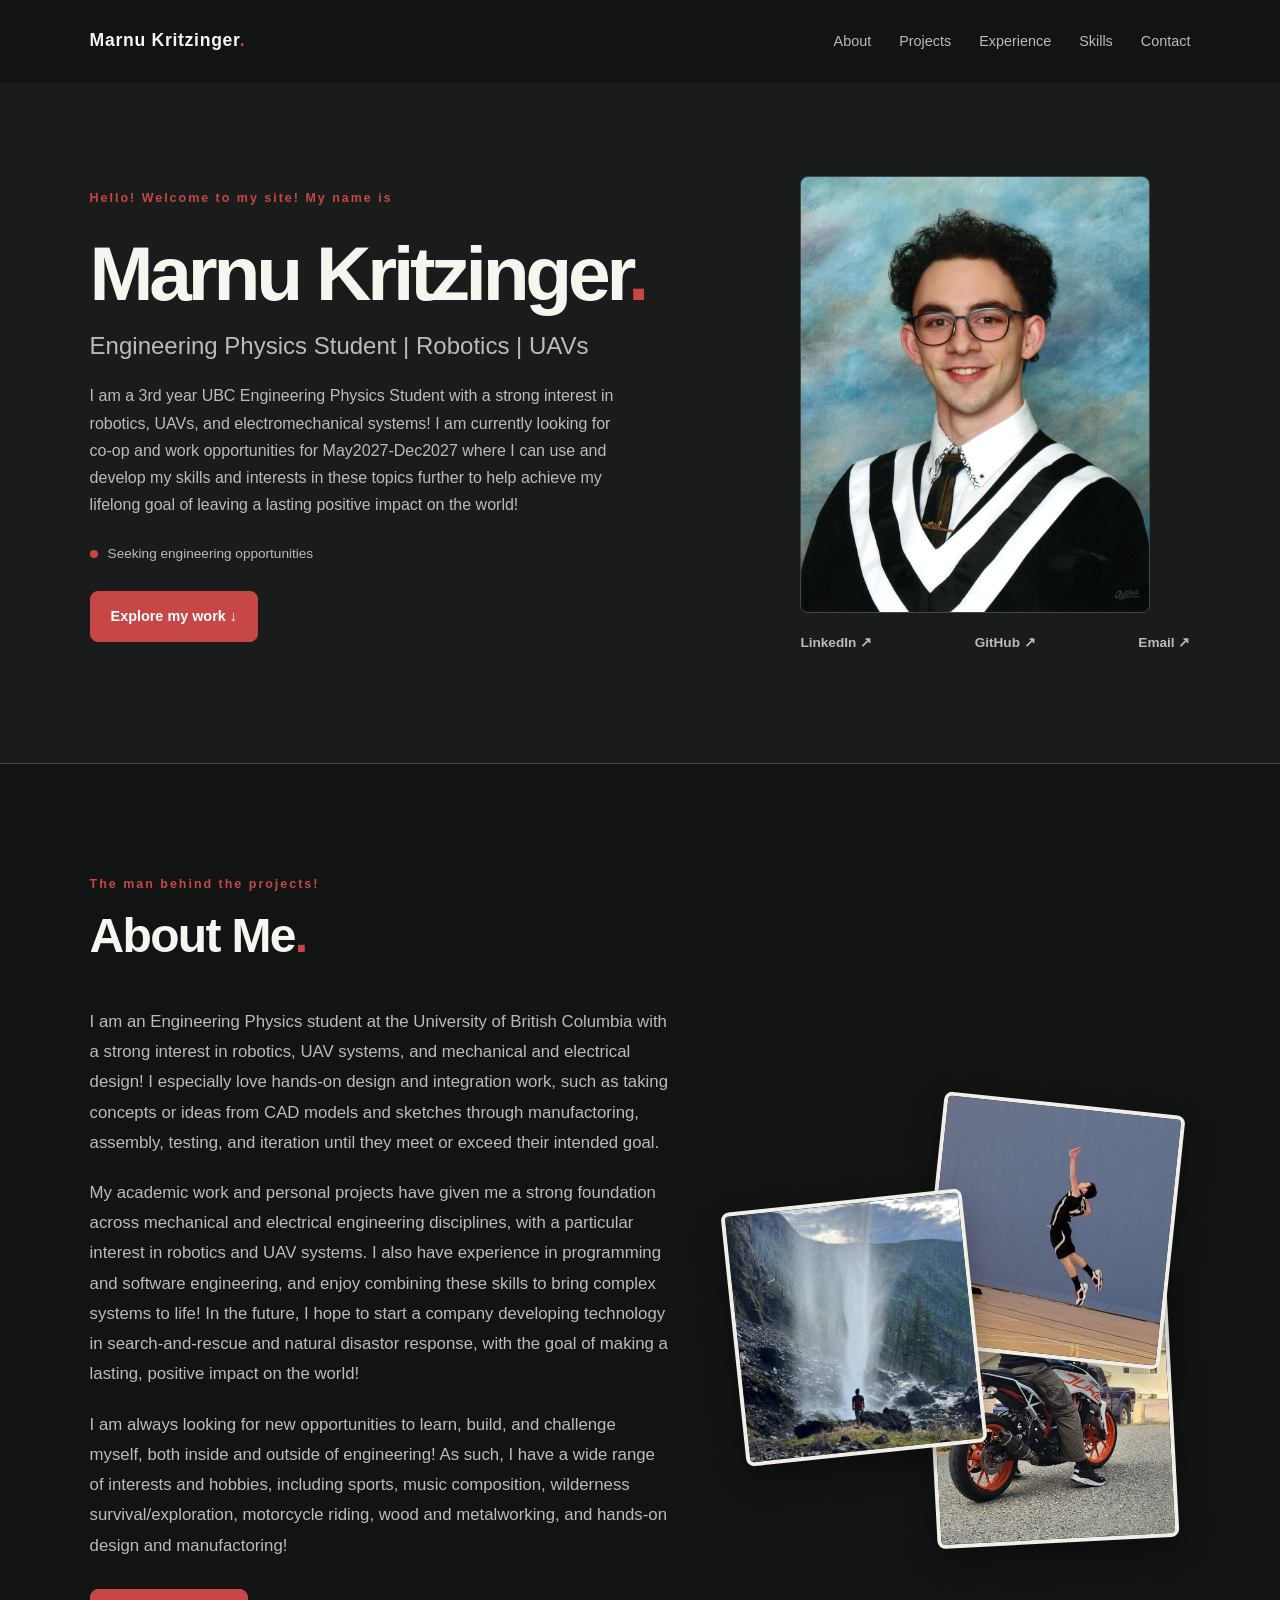
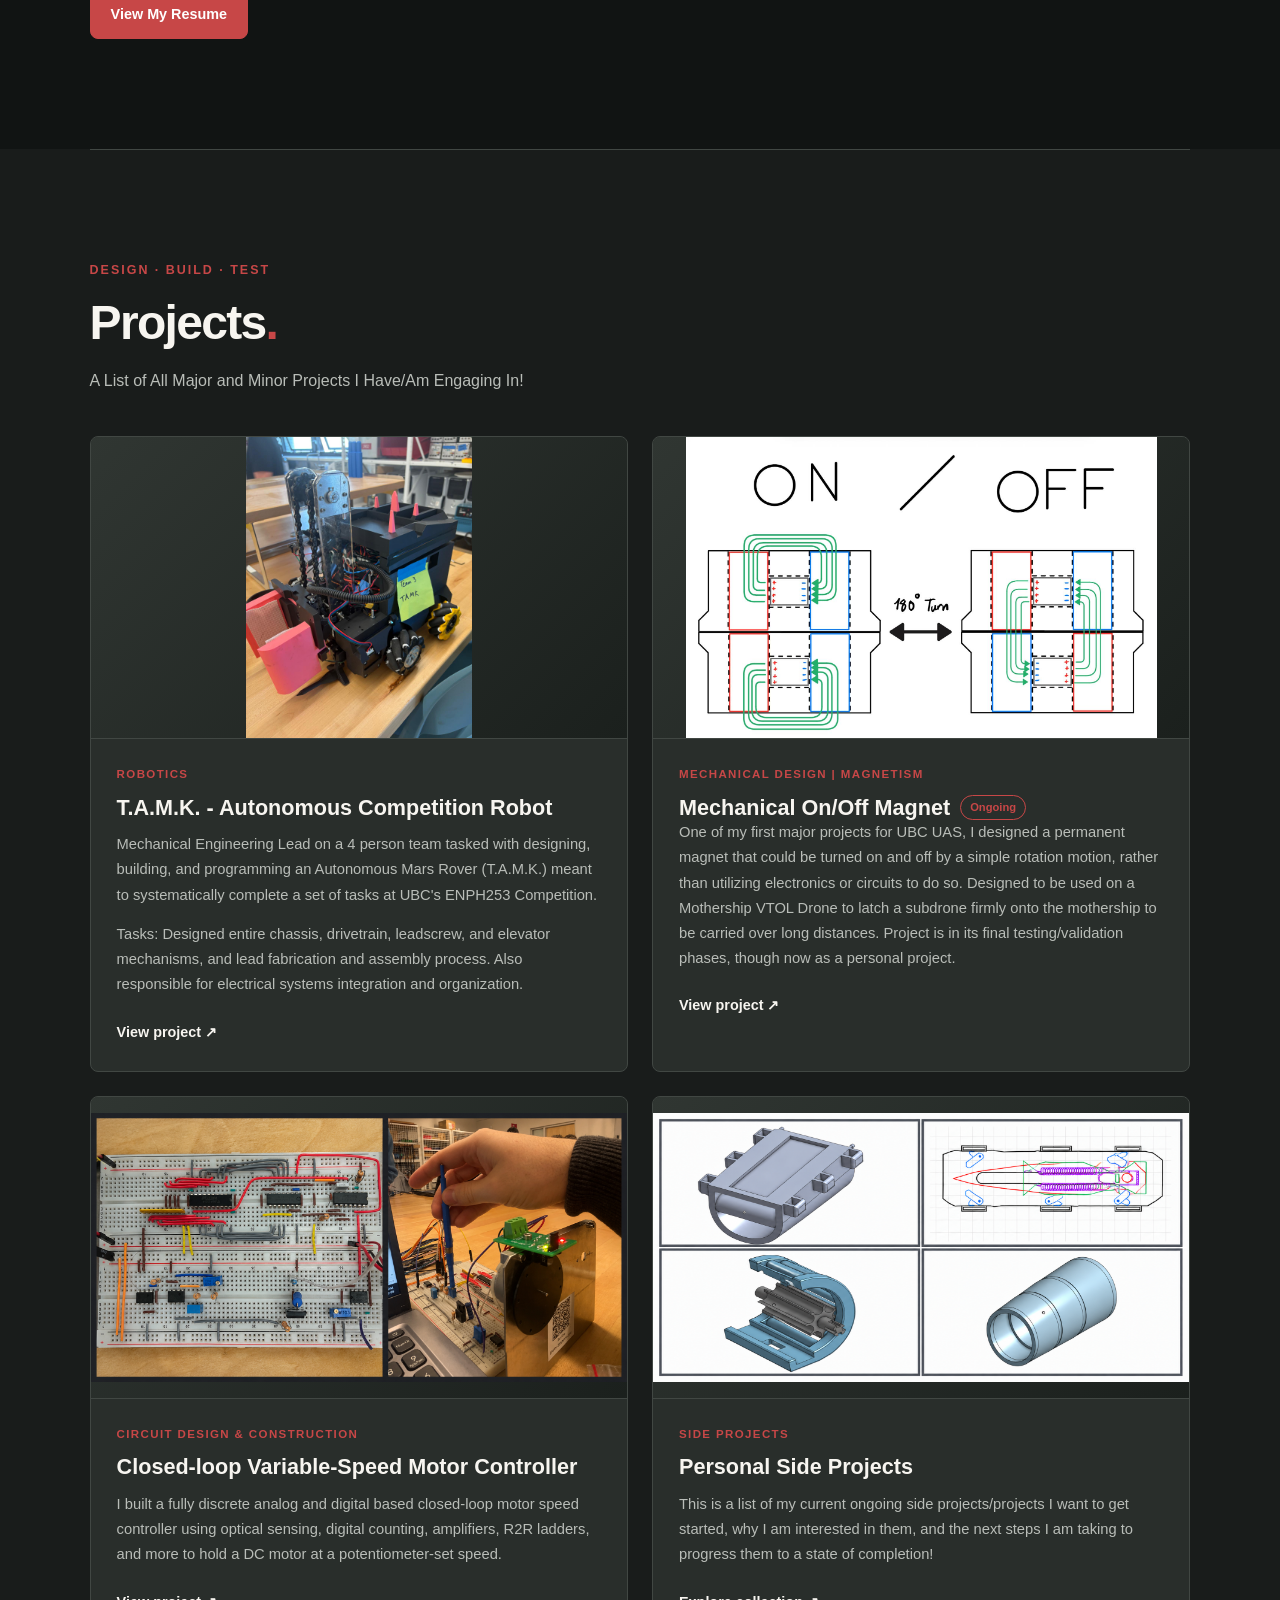
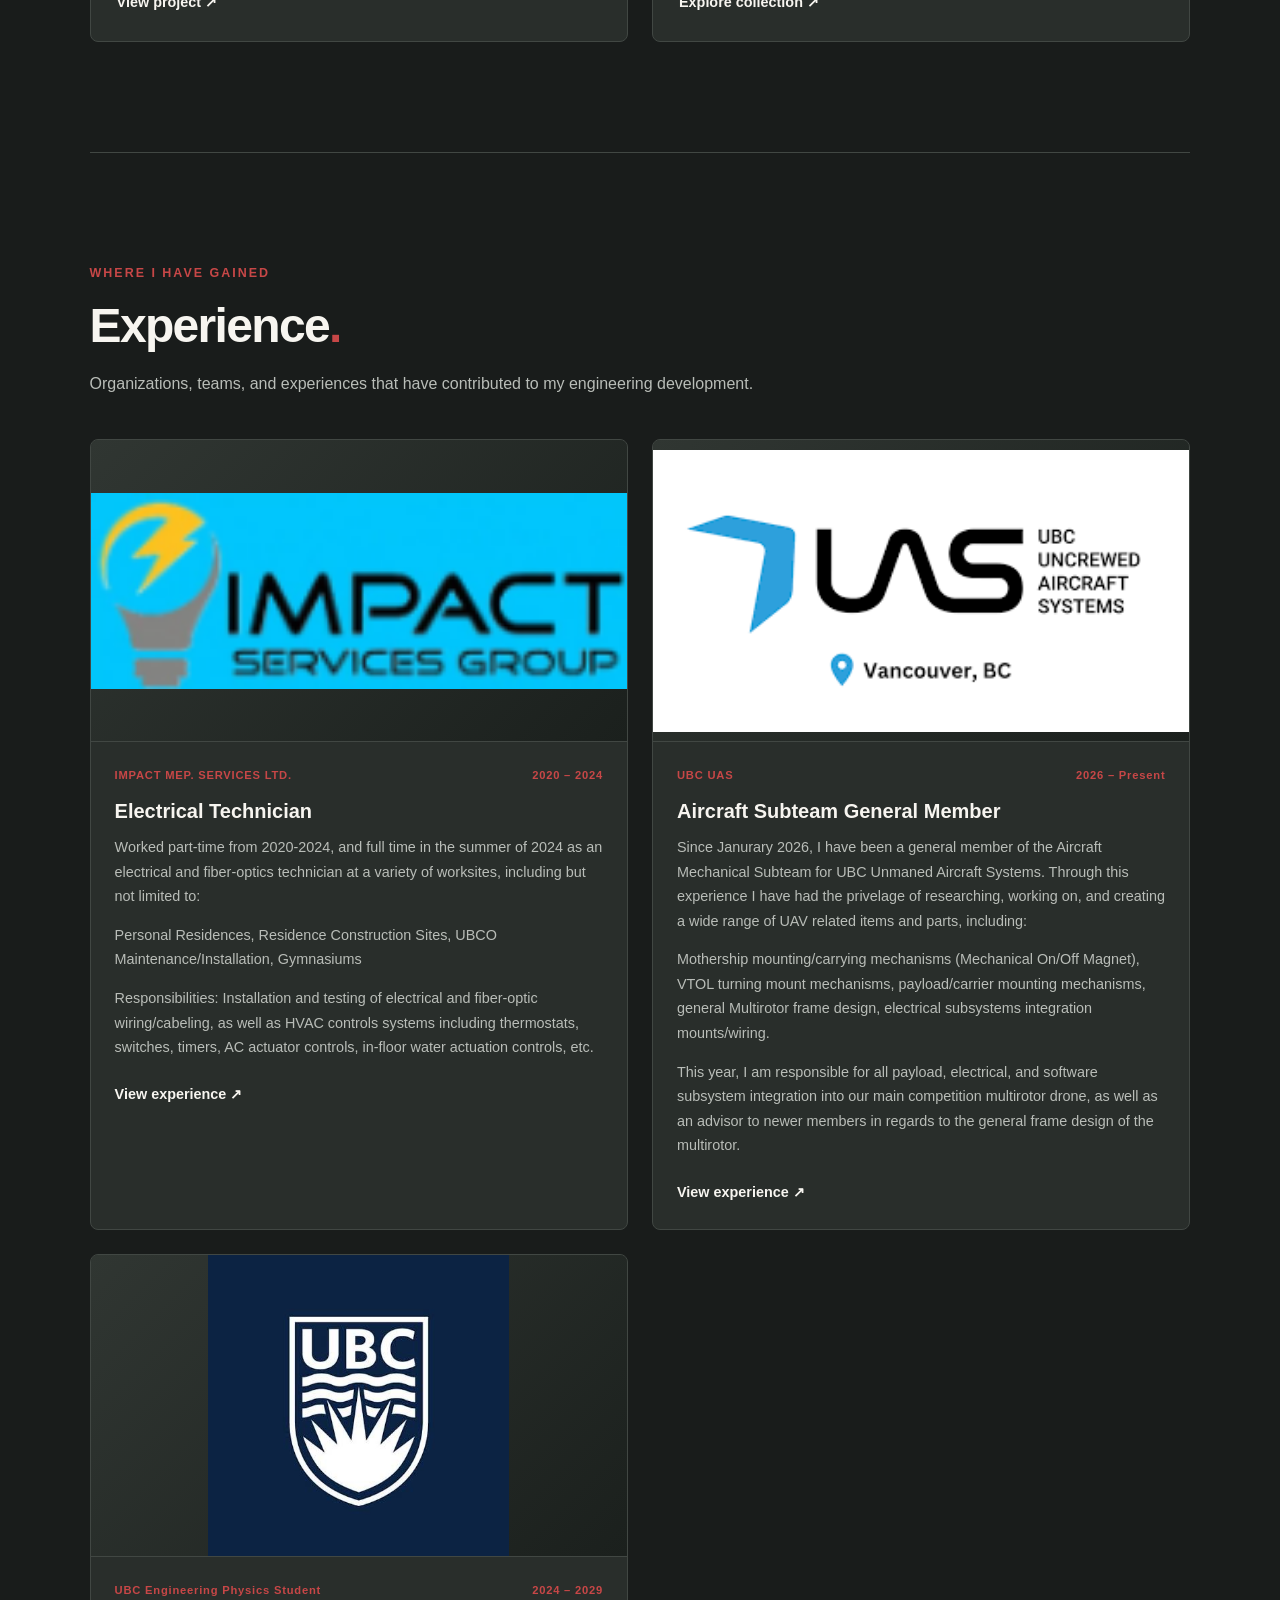
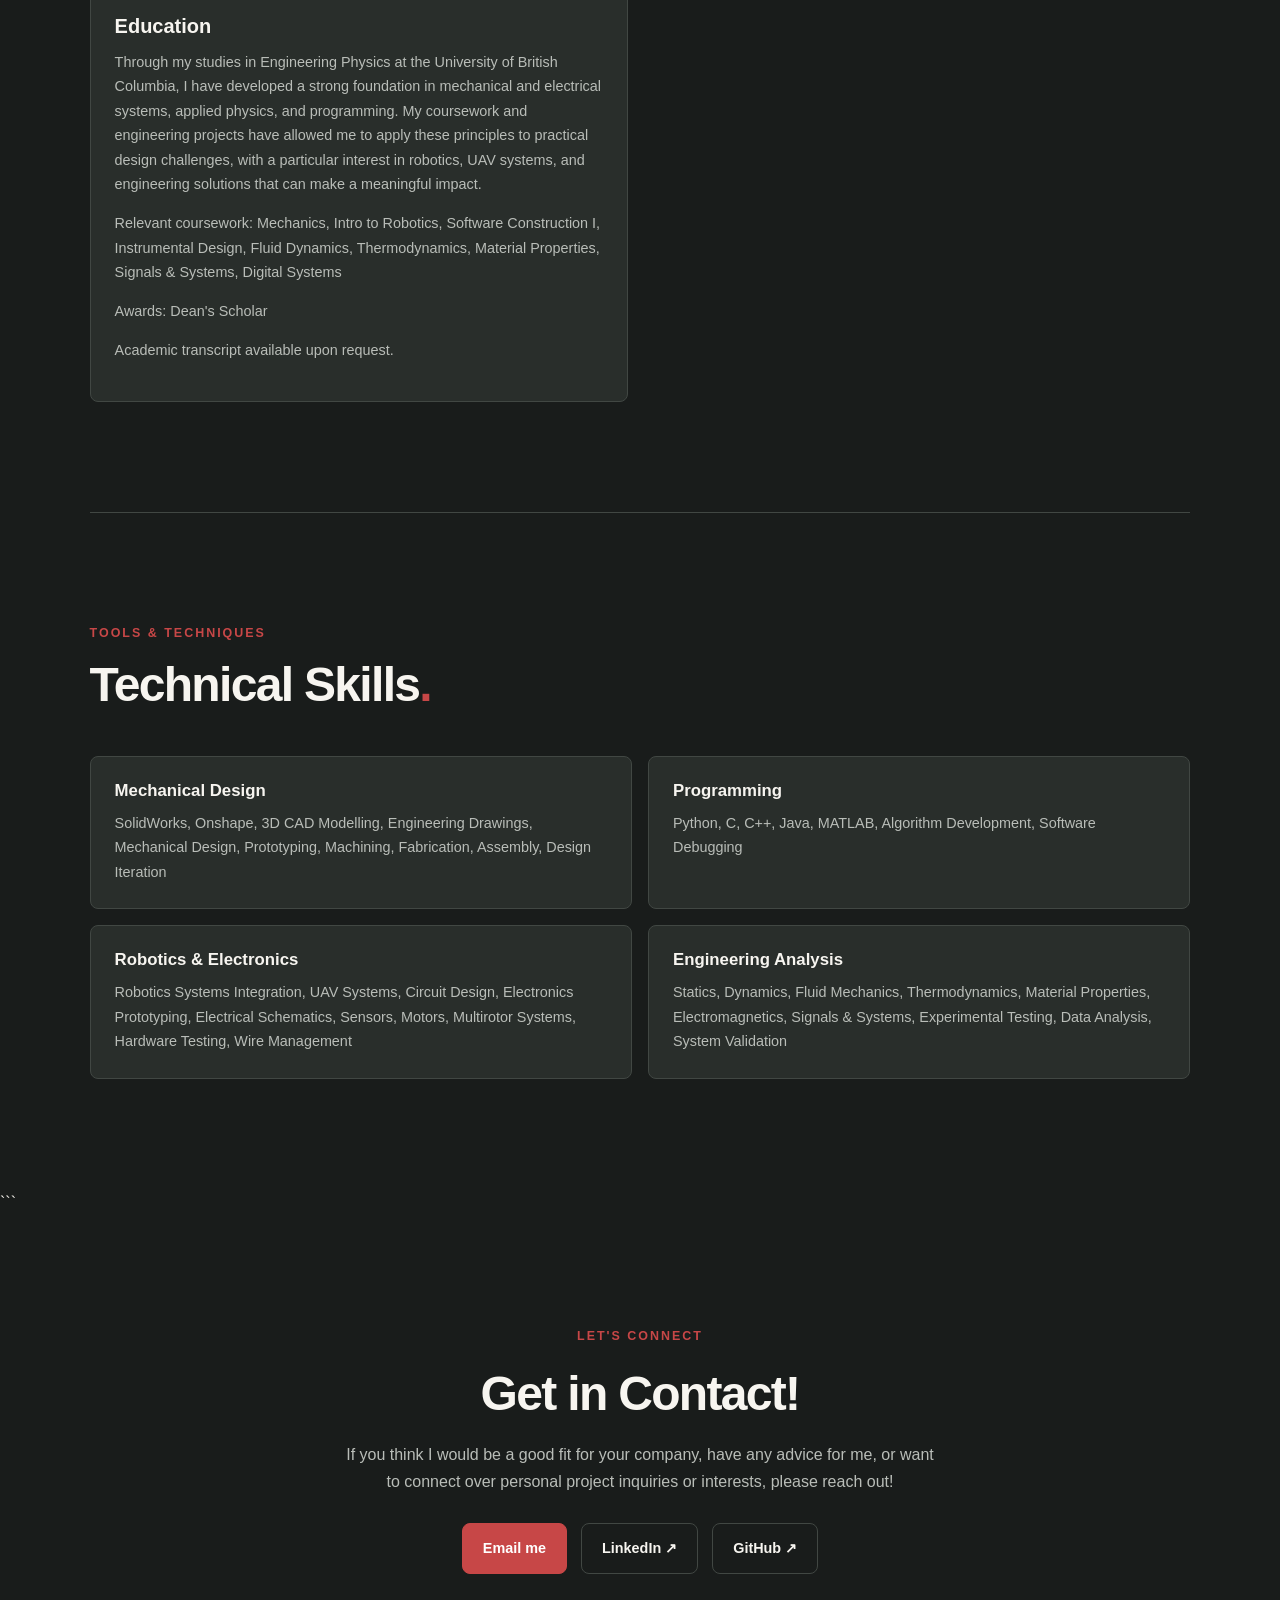
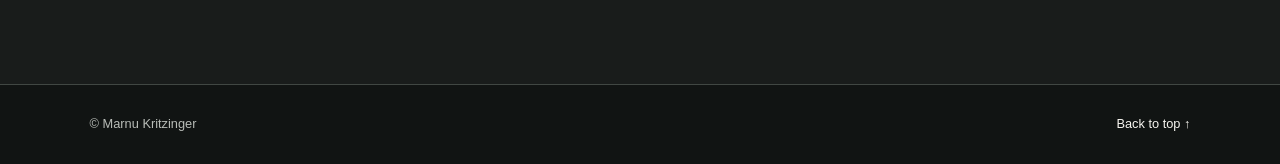
==== index.html @ 1fd0f6e8 "Final formatting of front page plus photos completed" ====
<!DOCTYPE html>
<html lang="en">
<head>
    <meta charset="UTF-8">
    <meta name="viewport" content="width=device-width, initial-scale=1.0">

    <meta name="description"
          content="Engineering portfolio showcasing projects, skills, and experience.">

    <title>Marnu Kritzinger | Engineering Physics Portfolio</title>

    <link rel="stylesheet" href="style.css">
</head>

<body>

    <!-- STICKY NAVIGATION -->
    <header class="site-header" id="site-header">
        <nav class="navigation" aria-label="Main navigation">

            <a class="logo" href="index.html">Marnu Kritzinger<span>.</span></a>

            <div class="nav-links">
                <a href="#about">About</a>
                <a href="#projects">Projects</a>
                <a href="#experience">Experience</a>
                <a href="#skills">Skills</a>
                <a href="#contact">Contact</a>
            </div>

        </nav>
    </header>


    <main id="top">

        <!-- INTRODUCTION -->
        <section class="hero" id="intro">

            <div class="hero-content">

                <p class="eyebrow">Hello! Welcome to my site! My name is</p>

                <h1>Marnu Kritzinger<span>.</span></h1>

                <h2>Engineering Physics Student | Robotics | UAVs</h2>

                <p class="hero-description">
                    I am a 3rd year UBC Engineering Physics Student with a strong interest in 
                    robotics, UAVs, and electromechanical systems! I am currently looking for
                    co-op and work opportunities for May2027-Dec2027 where I can use and develop
                    my skills and interests in these topics further to help achieve my lifelong
                    goal of leaving a lasting positive impact on the world!
                </p>

                <p class="availability">
                    <span class="status-dot"></span>
                    Seeking engineering opportunities
                </p>

                <a class="button" href="#projects">
                    Explore my work ↓
                </a>

            </div>


            <div class="portrait-container">

                
            <div class="portrait">
                <img src="Images/Grad-Portrait.jpeg" alt="Portrait of Marnu Kritzinger">
            </div>


                <!-- SOCIAL LINKS -->
                <div class="social-links">

                    <a href="https://www.linkedin.com/in/marnu-kritzinger-4a95ba38a/"
                       target="_blank"
                       rel="noopener noreferrer">
                        LinkedIn ↗
                    </a>

                    <a href="https://github.com/MarnuKritz"
                       target="_blank"
                       rel="noopener noreferrer">
                        GitHub ↗
                    </a>

                    <a href="mailto:marnukritz@yahoo.com">
                        Email ↗
                    </a>

                </div>

            </div>

        </section>


        
        <!-- ABOUT ME -->
        <section class="content-section about-section" id="about">

            <div class="section-heading">
                <p class="eyebrow">The man behind the projects!</p>
                <h2>About Me<span>.</span></h2>
            </div>

            <div class="about-layout">

                <div class="about-content">

                    <p>
                        I am an Engineering Physics student at the University of British 
                        Columbia with a strong interest in robotics, UAV systems, and 
                        mechanical and electrical design! I especially love hands-on design and 
                        integration work, such as taking concepts or ideas from CAD models and
                        sketches through manufactoring, assembly, testing, and iteration until
                        they meet or exceed their intended goal.
                    </p>

                    <p>
                        My academic work and personal projects have given
                        me a strong foundation across mechanical and electrical 
                        engineering disciplines, with a particular interest in
                        robotics and UAV systems. I also have experience in programming and
                        software engineering, and enjoy combining these skills to bring complex
                        systems to life! In the future, I hope to start a company developing 
                        technology in search-and-rescue and natural disastor response, with 
                        the goal of making a lasting, positive impact on the world!
                    </p>

                    <p>
                        I am always looking for new opportunities to learn, build, and challenge
                        myself, both inside and outside of engineering! As such, I have a wide
                        range of interests and hobbies, including sports, music composition, 
                        wilderness survival/exploration, motorcycle riding, wood and metalworking, and 
                        hands-on design and manufactoring!
                    </p>

                    <div class="about-resume">
                        <a href="resume.pdf" class="button" target="_blank" rel="noopener noreferrer">
                            View My Resume
                        </a>
                    </div>

                </div>

                <div class="about-collage">

                    <div class="about-photo about-photo--engineering">
                        <img src="Images/Waterfall.jpeg" alt="Engineering project">
                    </div>

                    <div class="about-photo about-photo--outdoors">
                        <img src="Images/Volleyball.jpeg" alt="Outdoor activity">
                    </div>

                    <div class="about-photo about-photo--personal">
                        <img src="Images/Motorcycle-Pic.jpeg" alt="Personal hobby">
                    </div>

                </div>

            </div>

        </section>



        <!-- SELECTED PROJECTS -->
        <section class="content-section" id="projects">

            <div class="section-heading">
                <p class="eyebrow">DESIGN · BUILD · TEST</p>
                <h2>Projects<span>.</span></h2>
                <p>
                    A List of All Major and Minor Projects I Have/Am Engaging In!
                </p>
            </div>


            <div class="project-grid">

                <!-- Robot Summer -->
                <a class="project-card project-card-link"
                   href="Projects/project1.html">

                     <div class="project-visual">
                        <img src="Images/TAMK Diag View.jpg"
                            alt="Autonomous Mars rover built for the competition">
                    </div>

                    <div class="project-info">
                        <p class="project-type">ROBOTICS</p>
                        <h3>T.A.M.K. - Autonomous Competition Robot</h3>
                        <p>
                            Mechanical Engineering Lead on a 4 person team tasked with designing, building, and programming
                            an Autonomous Mars Rover (T.A.M.K.) meant to systematically complete a set of tasks at UBC's ENPH253 Competition.
                        </p>

                        <p>
                            Tasks: Designed entire chassis, drivetrain, leadscrew, and elevator mechanisms, and lead 
                            fabrication and assembly process. Also responsible for electrical systems integration and organization.
                        </p>
                        <span class="text-link">View project ↗</span>
                    </div>

                </a>


                <!-- Mechancical Switch Magnet -->
                <a class="project-card project-card-link"
                   href="Projects/project2.html">

                    <div class="project-visual">
                        <img src="Images/OnOff Diagram.jpg"
                            alt="Mechanical On/Off Switch">
                    </div>

                    <div class="project-info">
                        <p class="project-type">MECHANICAL DESIGN | MAGNETISM</p>
                        <div class="project-title-row">
                            <h3>Mechanical On/Off Magnet</h3>
                            <span class="project-status">Ongoing</span>
                        </div>
                        <p>
                            One of my first major projects for UBC UAS, I designed a permanent magnet that
                            could be turned on and off by a simple rotation motion, rather than utilizing 
                            electronics or circuits to do so. Designed to be used on a Mothership VTOL
                            Drone to latch a subdrone firmly onto the mothership to be carried over long
                            distances. Project is in its final testing/validation phases, though now as a personal
                            project.
                        </p>
                        <span class="text-link">View project ↗</span>
                    </div>

                </a>


                <!-- Variable Speed Controlled Motor -->
                <a class="project-card project-card-link"
                   href="Projects/project3.html">

                    <div class="project-visual">
                        <img src="Images/Variable Speed Cont..png"
                            alt="Closed-Loop Motor Speed Controller">
                    </div>

                    <div class="project-info">
                        <p class="project-type">CIRCUIT DESIGN & CONSTRUCTION</p>
                        <h3>Closed-loop Variable-Speed Motor Controller</h3>
                        <p>
                            I built a fully discrete analog and digital based closed-loop motor speed controller using optical sensing,
                            digital counting, amplifiers, R2R ladders, and more to hold a DC motor at a potentiometer-set speed.
                        </p>
                        <span class="text-link">View project ↗</span>
                    </div>

                </a>


                <!-- PROJECT 4: ONGOING PROJECTS -->
                <a class="project-card project-card-link"
                   href="Projects/Smaller Projects.html">

                    <div class="project-visual">
                        <img src="Images/Smaller Projects.png"
                            alt="Array of ongoing projects">
                    </div>

                    <div class="project-info">
                        <p class="project-type">SIDE PROJECTS</p>
                        <h3>Personal Side Projects</h3>
                        <p>
                            This is a list of my current ongoing side projects/projects I want to get started, why I am interested in them, 
                            and the next steps I am taking to progress them to a state of completion!
                        </p>
                        <span class="text-link">Explore collection ↗</span>
                    </div>

                </a>

            </div>

        </section>


        <!-- EXPERIENCE -->
        <section class="content-section" id="experience">

            <div class="section-heading">
                <p class="eyebrow">WHERE I HAVE GAINED</p>
                <h2>Experience<span>.</span></h2>
                <p>
                    Organizations, teams, and experiences that have
                    contributed to my engineering development.
                </p>
            </div>


            <div class="experience-grid">

                <!-- Impact -->
                <a class="experience-card"
                   href="Experience Tabs/IMPACT.html">

                     <div class="project-visual">
                        <img src="Images/IMPACT logo.png"
                            alt="Closed-Loop Motor Speed Controller">
                    </div>

                    <div class="experience-info">

                        <div class="experience-meta">
                            <span>IMPACT MEP. SERVICES LTD.</span>
                            <span>2020 – 2024</span>
                        </div>

                        <h3>Electrical Technician</h3>

                        <p>
                            Worked part-time from 2020-2024, and full time in the summer of 2024 as an electrical and 
                            fiber-optics technician at a variety of worksites, including but not limited to:
                        </p>

                        <p>
                            Personal Residences, Residence Construction Sites, UBCO Maintenance/Installation, Gymnasiums
                        </p>

                        <p>
                            Responsibilities: Installation and testing of electrical and fiber-optic wiring/cabeling, as well as HVAC controls
                            systems including thermostats, switches, timers, AC actuator controls, in-floor water actuation controls, etc.
                        </p>
                        <span class="text-link">View experience ↗</span>

                    </div>

                </a>


                <!-- UAS -->
                <a class="experience-card"
                   href="Experience Tabs/UAS.html">

                     <div class="project-visual">
                        <img src="Images/UAS logo.png"
                            alt="Closed-Loop Motor Speed Controller">
                    </div>

                    <div class="experience-info">

                        <div class="experience-meta">
                            <span>UBC UAS</span>
                            <span>2026 – Present</span>
                        </div>

                        <h3>Aircraft Subteam General Member</h3>

                        <p>
                            Since Janurary 2026, I have been a general member of the Aircraft Mechanical Subteam for
                            UBC Unmaned Aircraft Systems. Through this experience I have had the privelage of researching, working on, and
                            creating a wide range of UAV related items and parts, including:
                        </p>

                        <p>
                            Mothership mounting/carrying mechanisms (Mechanical On/Off Magnet), VTOL turning mount mechanisms, 
                            payload/carrier mounting mechanisms, general Multirotor frame design, electrical subsystems integration mounts/wiring.
                        </p>

                        <p>
                            This year, I am responsible for all payload, electrical, and software subsystem integration into our main competition 
                            multirotor drone, as well as an advisor to newer members in regards to the general frame design of the multirotor.
                        </p>

                        <span class="text-link">View experience ↗</span>

                    </div>

                </a>


                
                <!-- Education -->
                <div class="experience-card">

                    <div class="project-visual">
                        <img src="Images/UBC Logo.jpeg"
                            alt="UBC Engineering Physics">
                    </div>

                    <div class="experience-info">

                        <div class="experience-meta">
                            <span>UBC Engineering Physics Student</span>
                            <span>2024 – 2029</span>
                        </div>

                        <h3>Education</h3>

                        <p>
                            Through my studies in Engineering Physics at the University of British Columbia, I have
                            developed a strong foundation in mechanical and electrical systems, applied physics, and
                            programming. My coursework and engineering projects have allowed me to apply these
                            principles to practical design challenges, with a particular interest in robotics, UAV
                            systems, and engineering solutions that can make a meaningful impact.
                        </p>

                        <p>
                            Relevant coursework: Mechanics, Intro to Robotics, Software Construction I, Instrumental
                            Design, Fluid Dynamics, Thermodynamics, Material Properties, Signals & Systems, Digital Systems
                        </p>

                        <p>
                            Awards: Dean's Scholar
                        </p>

                        <p>
                            Academic transcript available upon request.
                        </p>

                    </div>

                </div>

            </div>

        </section>


        <!-- TECHNICAL SKILLS -->
        <section class="content-section" id="skills">

            <div class="section-heading">
                <p class="eyebrow">TOOLS & TECHNIQUES</p>
                <h2>Technical Skills<span>.</span></h2>
            </div>

            <div class="skills-grid">

                <div class="skill-group">
                    <h3>Mechanical Design</h3>
                    <p>
                        SolidWorks, Onshape, 3D CAD Modelling, Engineering
                        Drawings, Mechanical Design, Prototyping, Machining,
                        Fabrication, Assembly, Design Iteration
                    </p>
                </div>

                <div class="skill-group">
                    <h3>Programming</h3>
                    <p>
                        Python, C, C++, Java, MATLAB, 
                        Algorithm Development, Software Debugging
                    </p>
                </div>

                <div class="skill-group">
                    <h3>Robotics & Electronics</h3>
                    <p>
                        Robotics Systems Integration, UAV Systems, Circuit
                        Design, Electronics Prototyping, Electrical Schematics,
                        Sensors, Motors, Multirotor Systems, Hardware Testing, Wire Management
                    </p>
                </div>

                <div class="skill-group">
                    <h3>Engineering Analysis</h3>
                    <p>
                        Statics, Dynamics, Fluid Mechanics, Thermodynamics,
                        Material Properties, Electromagnetics, Signals & Systems,
                        Experimental Testing, Data Analysis, System Validation
                    </p>
                </div>

            </div>

        </section>
```


        <!-- CONTACT -->
        <section class="contact-section" id="contact">

            <p class="eyebrow">LET'S CONNECT</p>

            <h2>Get in Contact!<span></span></h2>

            <p>
                If you think I would be a good fit for your company, have any advice for me,
                or want to connect over personal project inquiries or interests, please reach out!
            </p>

            <div class="contact-links">

                <a class="button" href="mailto:marnukritz@yahoo.com">
                    Email me
                </a>

                <a class="button button-outline"
                   href="https://www.linkedin.com/in/marnu-kritzinger-4a95ba38a/"
                   target="_blank"
                   rel="noopener noreferrer">
                    LinkedIn ↗
                </a>

                <a class="button button-outline"
                   href="https://github.com/MarnuKritz"
                   target="_blank"
                   rel="noopener noreferrer">
                    GitHub ↗
                </a>

            </div>

        </section>

    </main>


    <footer class="site-footer">
        <p>© <span id="current-year"></span> Marnu Kritzinger</p>
        <a href="#top">Back to top ↑</a>
    </footer>


    <script src="script.js"></script>

    <div class="image-lightbox" id="image-lightbox"
     aria-hidden="true">
    <button class="image-lightbox-close"
            id="image-lightbox-close"
            type="button"
            aria-label="Close enlarged image">
        &times;
    </button>

    <img id="image-lightbox-image" src="" alt="">
    <p id="image-lightbox-caption"></p>
</div>
</body>
</html>
---- style.css ----
/* =========================================
   1. COLOURS AND GLOBAL SETTINGS
   ========================================= */

:root {
    --background: #191C1B;
    --surface: #292E2B;
    --dark-surface: #111413;

    --text: #F1EEE8;
    --muted: #B9BDB8;
    --light-text: #F7F5F0;

    --accent: #C74747;
    --border: #414743;

    --page-width: 1120px;
    --page-gutter: 7%;
    --header-height: 82px;
    --header-compact-height: 62px;

    --radius: 8px;
    --section-spacing: 110px;
    --transition: 250ms ease;
}


/* Makes sizing more predictable */
* {
    box-sizing: border-box;
}

html {
    scroll-behavior: smooth;
    scroll-padding-top: calc(var(--header-compact-height) + 20px);
}

body {
    margin: 0;
    background-color: var(--background);
    color: var(--text);

    font-family: Arial, Helvetica, sans-serif;
    line-height: 1.7;
}

a {
    color: inherit;
    text-decoration: none;
}

button,
a {
    -webkit-tap-highlight-color: transparent;
}

a:focus-visible {
    outline: 2px solid var(--accent);
    outline-offset: 5px;
}

h1,
h2,
h3,
p {
    margin-top: 0;
}

h1,
h2,
h3 {
    line-height: 1.2;
}

::selection {
    background-color: var(--accent);
    color: white;
}


/* =========================================
   2. STICKY NAVIGATION
   ========================================= */

.site-header {
    position: sticky;
    top: 0;
    z-index: 1000;

    width: 100%;
    min-height: var(--header-height);

    background-color: var(--dark-surface);
    border-bottom: 1px solid transparent;

    transition:
        min-height var(--transition),
        border-color var(--transition),
        box-shadow var(--transition);
}

.site-header.header--compact {
    min-height: var(--header-compact-height);
    border-bottom-color: var(--border);
    box-shadow: 0 4px 16px rgb(0 0 0 / 12%);
}

.navigation {
    width: calc(100% - 2 * var(--page-gutter));
    max-width: var(--page-width);
    min-height: var(--header-height);

    margin: 0 auto;

    display: flex;
    align-items: center;
    justify-content: space-between;
    gap: 24px;

    transition: min-height var(--transition);
}

.header--compact .navigation {
    min-height: var(--header-compact-height);
}

.logo {
    flex-shrink: 0;

    color: var(--light-text);
    font-size: 1.1rem;
    font-weight: 800;
    letter-spacing: 0.04em;

    transition: font-size var(--transition);
}

.header--compact .logo {
    font-size: 1rem;
}

.logo span,
.hero h1 span,
.section-heading h2 span,
.contact-section h2 span {
    color: var(--accent);
}

.nav-links {
    display: flex;
    align-items: center;
    gap: 28px;
}

.nav-links a {
    color: var(--muted);
    font-size: 0.9rem;

    transition: color var(--transition);
}

.nav-links a:hover {
    color: var(--light-text);
}


/* =========================================
   3. MAIN PAGE WIDTH
   ========================================= */

main {
    width: 100%;
}

.hero,
.content-section,
.contact-section {
    width: calc(100% - 2 * var(--page-gutter));
    max-width: var(--page-width);
    margin-left: auto;
    margin-right: auto;
}


/* =========================================
   4. INTRODUCTION / HERO
   ========================================= */

.hero {
    min-height: min(680px, calc(100svh - var(--header-height)));

    display: grid;
    grid-template-columns: 1.15fr 0.85fr;
    align-items: center;
    gap: clamp(40px, 7vw, 90px);

    padding-top: 64px;
    padding-bottom: 80px;
}

.hero-content {
    max-width: 650px;
}

.eyebrow {
    margin-bottom: 18px;

    color: var(--accent);
    font-size: 0.78rem;
    font-weight: 700;
    letter-spacing: 0.16em;
}

.hero h1 {
    margin-bottom: 12px;

    color: var(--light-text);
    font-size: clamp(2.8rem, 6vw, 5.2rem);
    letter-spacing: -0.055em;
    overflow-wrap: anywhere;
}

.hero h2 {
    margin-bottom: 22px;

    color: var(--muted);
    font-size: clamp(1.15rem, 2vw, 1.5rem);
    font-weight: 400;
}

.hero-description {
    max-width: 540px;
    margin-bottom: 24px;

    color: var(--muted);
    font-size: 1rem;
}

.specialties {
    display: flex;
    flex-wrap: wrap;
    gap: 10px;

    margin-bottom: 32px;
}

.specialties span {
    padding: 6px 12px;

    border: 1px solid var(--border);
    border-radius: 4px;

    color: var(--text);
    font-size: 0.8rem;
}


/* =========================================
   5. BUTTONS
   ========================================= */

.button {
    display: inline-flex;
    align-items: center;
    justify-content: center;
    gap: 12px;

    padding: 12px 20px;

    background-color: var(--accent);
    border: 1px solid var(--accent);
    border-radius: var(--radius);

    color: white;
    font-size: 0.9rem;
    font-weight: 700;

    transition:
        background-color var(--transition),
        border-color var(--transition),
        transform var(--transition);
}

.button:hover {
    background-color: #A93636;
    border-color: #A93636;
    transform: translateY(-2px);
}

.button-outline {
    background-color: transparent;
    border-color: var(--border);
    color: var(--light-text);
}

.button-outline:hover {
    background-color: var(--surface);
    border-color: var(--accent);
}


/* =========================================
   6. PHOTO / PORTRAIT
   ========================================= */

.portrait-container {
    width: 100%;
    max-width: 390px;
    justify-self: end;
}

.portrait-placeholder {
    position: relative;
    overflow: hidden;

    width: 100%;
    aspect-ratio: 4 / 5;

    display: flex;
    flex-direction: column;
    align-items: center;
    justify-content: center;

    background:
        linear-gradient(
            145deg,
            var(--surface),
            var(--dark-surface)
        );

    border: 1px solid var(--border);
    border-radius: var(--radius);
}

.portrait-placeholder::before {
    content: "";
    position: absolute;

    width: 75%;
    aspect-ratio: 1;

    border: 1px solid var(--border);
    border-radius: 50%;
}

.portrait-placeholder span,
.portrait-placeholder p {
    position: relative;
    z-index: 1;
}

.portrait-placeholder span {
    color: var(--light-text);
    font-size: 0.9rem;
    font-weight: 700;
    letter-spacing: 0.12em;
}

.portrait-placeholder p {
    margin-top: 8px;
    margin-bottom: 0;

    color: var(--muted);
    font-size: 0.8rem;
}

.portrait-caption {
    display: flex;
    align-items: center;
    gap: 10px;

    margin-top: 14px;

    color: var(--muted);
    font-size: 0.75rem;
}

.status-dot {
    width: 8px;
    height: 8px;
    flex-shrink: 0;

    background-color: var(--accent);
    border-radius: 50%;
}


/* =========================================
   7. GENERAL SECTIONS
   ========================================= */

.content-section {
    padding-top: var(--section-spacing);
    padding-bottom: var(--section-spacing);

    border-top: 1px solid var(--border);
    scroll-margin-top: calc(var(--header-compact-height) + 20px);
}

.section-heading {
    max-width: 700px;
    margin-bottom: 42px;
}

.section-heading .eyebrow {
    margin-bottom: 12px;
}

.section-heading h2 {
    margin-bottom: 16px;

    color: var(--light-text);
    font-size: clamp(2rem, 4vw, 3rem);
    letter-spacing: -0.035em;
}

.section-heading > p:last-child {
    color: var(--muted);
}


/* =========================================
   8. PROJECT CARDS
   ========================================= */

.project-grid {
    display: grid;
    grid-template-columns: repeat(2, minmax(0, 1fr));
    gap: 24px;
}

.project-card {
    overflow: hidden;

    background-color: var(--surface);
    border: 1px solid var(--border);
    border-radius: var(--radius);

    transition:
        transform var(--transition),
        border-color var(--transition);
}

.project-card:hover {
    transform: translateY(-4px);
    border-color: var(--accent);
}

.project-visual {
    min-height: 210px;
    aspect-ratio: 16 / 9;

    display: flex;
    flex-direction: column;
    align-items: center;
    justify-content: center;

    background:
        linear-gradient(
            135deg,
            #303632,
            #1B201D
        );

    border-bottom: 1px solid var(--border);
}

.project-visual img {
    width: 100%;
    height: 100%;
    object-fit: contain;
    display: block;
}

.project-visual span {
    color: var(--accent);
    font-size: 0.75rem;
    font-weight: 700;
    letter-spacing: 0.14em;
}

.project-visual p {
    margin-top: 10px;
    margin-bottom: 0;

    color: var(--muted);
    font-size: 0.85rem;
}

.project-info {
    padding: 26px;
}

.project-type {
    margin-bottom: 10px;

    color: var(--accent);
    font-size: 0.72rem;
    font-weight: 700;
    letter-spacing: 0.12em;
}

.project-info h3 {
    margin-bottom: 12px;

    color: var(--light-text);
    font-size: 1.35rem;
}

.project-info > p:not(.project-type) {
    color: var(--muted);
    font-size: 0.92rem;
}

.text-link {
    display: inline-flex;
    align-items: center;
    gap: 8px;

    margin-top: 8px;

    color: var(--light-text);
    font-size: 0.9rem;
    font-weight: 700;

    transition: color var(--transition);
}

.text-link:hover {
    color: var(--accent);
}


/* =========================================
   9. ABOUT
   ========================================= */

.about-section {
    background-color: var(--dark-surface);

    width: 100%;
    max-width: none;

    padding-left: max(
        var(--page-gutter),
        calc((100% - var(--page-width)) / 2)
    );

    padding-right: max(
        var(--page-gutter),
        calc((100% - var(--page-width)) / 2)
    );
}

.about-content {
    max-width: 760px;
}

.about-content p {
    color: var(--muted);
    font-size: 1.05rem;
}


/* =========================================
   10. SKILLS
   ========================================= */

.skills-grid {
    display: grid;
    grid-template-columns: repeat(2, minmax(0, 1fr));
    gap: 16px;
}

.skill-group {
    padding: 24px;

    background-color: var(--surface);
    border: 1px solid var(--border);
    border-radius: var(--radius);
}

.skill-group h3 {
    margin-bottom: 10px;

    color: var(--light-text);
    font-size: 1.05rem;
}

.skill-group p {
    margin-bottom: 0;

    color: var(--muted);
    font-size: 0.9rem;
}


/* =========================================
   11. CONTACT
   ========================================= */

.contact-section {
    padding-top: var(--section-spacing);
    padding-bottom: var(--section-spacing);

    text-align: center;
    scroll-margin-top: calc(var(--header-compact-height) + 20px);
}

.contact-section h2 {
    margin-bottom: 18px;

    color: var(--light-text);
    font-size: clamp(2rem, 4vw, 3rem);
    letter-spacing: -0.035em;
}

.contact-section > p:not(.eyebrow) {
    max-width: 600px;
    margin-left: auto;
    margin-right: auto;
    margin-bottom: 28px;

    color: var(--muted);
}

.contact-links {
    display: flex;
    flex-wrap: wrap;
    justify-content: center;
    gap: 14px;
}


/* =========================================
   12. FOOTER
   ========================================= */

.site-footer {
    min-height: 80px;

    display: flex;
    align-items: center;
    justify-content: space-between;
    gap: 20px;

    padding: 20px var(--page-gutter);

    background-color: var(--dark-surface);
    border-top: 1px solid var(--border);
}

.site-footer p {
    margin-bottom: 0;

    color: var(--muted);
    font-size: 0.8rem;
}

.site-footer a {
    color: var(--light-text);
    font-size: 0.8rem;

    transition: color var(--transition);
}

.site-footer a:hover {
    color: var(--accent);
}


/* =========================================
   13. RESPONSIVE LAYOUT
   ========================================= */

@media (max-width: 760px) {

    :root {
        --page-gutter: 6%;
        --section-spacing: 76px;
    }

    .navigation {
        gap: 16px;
    }

    .nav-links {
        gap: 14px;
    }

    .nav-links a {
        font-size: 0.8rem;
    }

    .hero {
        min-height: auto;

        grid-template-columns: 1fr;
        gap: 38px;

        padding-top: 56px;
        padding-bottom: 70px;
    }

    .hero-content {
        max-width: 100%;
    }

    .portrait-container {
        max-width: 320px;
        justify-self: start;
    }

    .project-grid {
        grid-template-columns: 1fr;
    }

    .about-section {
        padding-left: var(--page-gutter);
        padding-right: var(--page-gutter);
    }
}


@media (max-width: 480px) {

    :root {
        --header-height: 74px;
        --header-compact-height: 58px;
    }

    .navigation {
        flex-wrap: wrap;
        justify-content: center;
        gap: 0;
        padding: 10px 0;
    }

    .logo {
        width: 100%;
        text-align: center;
        font-size: 1rem;
    }

    .nav-links {
        justify-content: center;
        flex-wrap: wrap;
        gap: 5px 16px;
    }

    .nav-links a {
        font-size: 0.76rem;
    }

    .header--compact .navigation {
        padding: 6px 0;
    }

    .header--compact .logo {
        font-size: 0.9rem;
    }

    .hero h1 {
        font-size: clamp(2.5rem, 12vw, 3.5rem);
    }

    .skills-grid {
        grid-template-columns: 1fr;
    }

    .project-info {
        padding: 20px;
    }

    .site-footer {
        align-items: flex-start;
        flex-direction: column;
        gap: 8px;
    }
}


/* Respect visitors who prefer reduced motion */
@media (prefers-reduced-motion: reduce) {

    *,
    *::before,
    *::after {
        scroll-behavior: auto !important;
        transition-duration: 0.01ms !important;
        animation-duration: 0.01ms !important;
    }
}


/* =========================================
   SOCIAL LINKS UNDER THE PORTRAIT
   ========================================= */

.social-links {
    display: flex;
    flex-wrap: wrap;
    justify-content: space-between;
    gap: 12px;

    margin-top: 18px;
}

.social-links a {
    color: var(--muted);
    font-size: 0.85rem;
    font-weight: 600;

    transition: color var(--transition);
}

.social-links a:hover {
    color: var(--accent);
}

.availability {
    display: flex;
    align-items: center;
    gap: 10px;

    margin-bottom: 26px;

    color: var(--muted);
    font-size: 0.85rem;
}


/* =========================================
   CLICKABLE PROJECT CARDS
   ========================================= */

.project-card-link {
    display: block;
    color: inherit;
    text-decoration: none;
}

.project-card-link:focus-visible,
.experience-card:focus-visible {
    outline: 2px solid var(--accent);
    outline-offset: 5px;
}


/* =========================================
   EXPERIENCE CARDS
   ========================================= */

.experience-grid {
    display: grid;
    grid-template-columns: repeat(2, minmax(0, 1fr));
    gap: 24px;
}

.experience-card {
    display: block;
    overflow: hidden;

    color: inherit;
    text-decoration: none;

    background-color: var(--surface);
    border: 1px solid var(--border);
    border-radius: var(--radius);

    transition:
        transform var(--transition),
        border-color var(--transition);
}

.experience-card:hover {
    transform: translateY(-4px);
    border-color: var(--accent);
}

.experience-visual {
    min-height: 190px;
    aspect-ratio: 16 / 7;

    display: flex;
    align-items: center;
    justify-content: center;

    background:
        linear-gradient(
            135deg,
            #303632,
            #1B201D
        );

    border-bottom: 1px solid var(--border);
}

.experience-visual span {
    color: var(--muted);
    font-size: 0.8rem;
    font-weight: 700;
    letter-spacing: 0.12em;
}

.experience-info {
    padding: 24px;
}

.experience-meta {
    display: flex;
    flex-wrap: wrap;
    justify-content: space-between;
    gap: 8px;

    margin-bottom: 14px;

    color: var(--accent);
    font-size: 0.7rem;
    font-weight: 700;
    letter-spacing: 0.07em;
}

.experience-info h3 {
    margin-bottom: 12px;

    color: var(--light-text);
    font-size: 1.25rem;
}

.experience-info p {
    color: var(--muted);
    font-size: 0.9rem;
}


/* =========================================
   RESPONSIVE EXPERIENCE LAYOUT
   ========================================= */

@media (max-width: 760px) {
    .experience-grid {
        grid-template-columns: 1fr;
    }
}

@media (max-width: 480px) {
    .social-links {
        justify-content: flex-start;
        gap: 18px;
    }

    .experience-info {
        padding: 20px;
    }
}


/* ABOUT ME LAYOUT */

.about-layout {
    display: grid;
    grid-template-columns: 1.1fr 0.9fr;
    align-items: center;
    gap: 45px;
}

.about-content {
    min-width: 0;
}

.about-content p {
    margin-bottom: 20px;
    line-height: 1.8;
}

.about-resume {
    margin-top: 28px;
}

/* PHOTO COLLAGE */

.about-collage {
    position: relative;
    width: 100%;
    max-width: 440px;
    height: 440px;
    margin: 0 auto;
}

.about-photo {
    position: absolute;
    width: 57%;
    height: 58%;
    overflow: hidden;
    border: 4px solid var(--text);
    border-radius: var(--radius);
    background: var(--surface);
    box-shadow: 0 12px 30px rgba(0, 0, 0, 0.3);
    transition: transform var(--transition);
}

.about-photo img {
    display: block;
    width: 100%;
    height: 100%;
    object-fit: cover;
}

/* ENGINEERING PHOTO */
.about-photo--engineering {
    top: 22%;
    left: 1%;
    z-index: 3;
    transform: rotate(-6deg);
}

/* OUTDOORS PHOTO */
.about-photo--outdoors {
    top: 2%;
    right: 1%;
    z-index: 2;
    transform: rotate(6deg);
}

/* PERSONAL PHOTO */
.about-photo--personal {
    bottom: 2%;
    right: 2%;
    z-index: 1;
    transform: rotate(-3deg);
}

/* PHOTO HOVER EFFECTS */
@media (hover: hover) {
    .about-photo--engineering:hover {
        transform: rotate(-2deg) scale(1.04);
        z-index: 5;
    }

    .about-photo--outdoors:hover {
        transform: rotate(2deg) scale(1.04);
        z-index: 5;
    }

    .about-photo--personal:hover {
        transform: rotate(0deg) scale(1.04);
        z-index: 5;
    }
}


.about-photo {
    position: absolute;
    width: 55%;
    height: 58%;
    overflow: hidden;
    border: 4px solid var(--text);
    border-radius: var(--radius);
    background: var(--surface);
    box-shadow: 0 12px 30px rgba(0, 0, 0, 0.3);
    transition: transform var(--transition);
}

/* ENGINEERING PHOTO */
.about-photo--engineering {
    top: 22%;
    left: 0%;
    z-index: 3;
    transform: rotate(-6deg);
}

/* OUTDOORS PHOTO */
.about-photo--outdoors {
    top: 0%;
    right: 0%;
    z-index: 2;
    transform: rotate(6deg);
}

/* PERSONAL PHOTO */
.about-photo--personal {
    bottom: 0%;
    right: 0%;
    z-index: 1;
    transform: rotate(-3deg);
}


/* STACK ABOUT ME CONTENT ON MOBILE */
@media (max-width: 900px) {
    .about-layout {
        grid-template-columns: 1fr;
        gap: 30px;
    }

    .about-content {
        width: 100%;
    }

    .about-collage {
        width: 100%;
        max-width: 390px;
        height: 380px;
        margin: 0 auto;
    }
}

@media (max-width: 480px) {
    .about-collage {
        max-width: 320px;
        height: 320px;
    }

    .about-photo {
        width: 55%;
        height: 59%;
        border-width: 3px;
    }
}


/* ==========================================
   PROJECT SUBPAGE LAYOUT
   Uses isolated case-study class names
========================================== */

.case-study {
    width: min(1120px, 86%);
    margin: 0 auto;
    padding-bottom: 80px;
}

/* HERO: image and project information */

.case-study-hero {
    display: grid;
    grid-template-columns: 1.1fr 0.9fr;
    align-items: center;
    gap: clamp(28px, 5vw, 65px);
    padding: 55px 0 75px;
}

.case-study-hero-image {
    min-width: 0;
    margin: 0;
}

.case-study-hero-image img {
    display: block;
    width: 100%;
    aspect-ratio: 4 / 5;
    object-fit: cover;
    border-radius: var(--radius, 8px);
    background: var(--surface, #292E2B);
}

.case-study-hero-content {
    min-width: 0;
}

.case-study-hero-content h1 {
    margin: 10px 0 20px;
    font-size: clamp(2.2rem, 4.5vw, 3.8rem);
    line-height: 1.1;
}

.case-study-hero-content h1 span,
.case-study-section h2 span {
    color: var(--accent, #C74747);
}

.case-study-intro {
    line-height: 1.8;
    margin-bottom: 24px;
}

.case-study-meta {
    display: flex;
    flex-wrap: wrap;
    gap: 10px 24px;
    margin-bottom: 24px;
}

.case-study-meta p {
    margin: 0;
    line-height: 1.6;
}

.case-study-role {
    margin-top: 26px;
    padding: 20px;
    border-left: 3px solid var(--accent, #C74747);
    background: var(--surface, #292E2B);
    border-radius: 0 var(--radius, 8px) var(--radius, 8px) 0;
}

.case-study-role h2 {
    font-size: 1.1rem;
    margin: 0 0 10px;
}

.case-study-role p {
    margin: 0;
    line-height: 1.8;
}


/* MAIN SECTIONS */

.case-study-section {
    padding: 55px 0;
    border-top: 1px solid var(--border, #414743);
}

/* The heading, introduction and image share one row. */

.case-study-section-top {
    display: grid;
    grid-template-columns: minmax(0, 1fr) minmax(0, 0.95fr);
    align-items: start;
    gap: clamp(28px, 5vw, 65px);
}

/* Alternating image sides */

.case-study-section--image-left
.case-study-section-top {
    grid-template-columns: minmax(0, 0.95fr) minmax(0, 1fr);
}

.case-study-section--image-left
.case-study-section-intro {
    order: 2;
}

.case-study-section--image-left
.case-study-section-figure {
    order: 1;
}

.case-study-section-intro {
    min-width: 0;
}

.case-study-section h2 {
    margin: 10px 0 18px;
    font-size: clamp(1.7rem, 3vw, 2.5rem);
    line-height: 1.2;
}

.case-study-eyebrow {
    color: var(--accent, #C74747);
    font-size: 0.8rem;
    font-weight: 700;
    letter-spacing: 0.1em;
    text-transform: uppercase;
}

.case-study-section-intro p,
.case-study-section-details p,
.case-study-section-details li {
    line-height: 1.85;
}

/* Images */

.case-study-section-figure {
    min-width: 0;
    margin: 0;
}

.case-study-section-figure img {
    display: block;
    width: 100%;
    aspect-ratio: 4 / 3;
    object-fit: cover;
    border-radius: var(--radius, 8px);
    background: var(--surface, #292E2B);
}

.case-study-section-figure figcaption {
    margin-top: 10px;
    font-size: 0.85rem;
    line-height: 1.6;
    color: var(--muted, #B9BDB8);
}

/* Full-width content BELOW the image/text row */

.case-study-section-details {
    width: 100%;
    margin-top: 26px;
}

.case-study-section-details p {
    margin: 0 0 18px;
}

.case-study-section-details h3 {
    margin: 28px 0 12px;
    font-size: 1.2rem;
}

.case-study-section-details ul,
.case-study-section-details ol {
    padding-left: 24px;
    margin: 14px 0 22px;
}

.case-study-section-details li {
    margin-bottom: 8px;
}

/* Final project navigation */

.case-study-footer {
    border-top: 1px solid var(--border, #414743);
    padding-top: 40px;
    margin-top: 20px;
}


/* MOBILE */

@media (max-width: 760px) {
    .case-study {
        width: 90%;
    }

    .case-study-hero {
        grid-template-columns: 1fr;
        gap: 25px;
        padding: 30px 0 45px;
    }

    .case-study-hero-image img {
        aspect-ratio: 16 / 10;
    }

    .case-study-section {
        padding: 38px 0;
    }

    .case-study-section-top,
    .case-study-section--image-left
    .case-study-section-top {
        grid-template-columns: 1fr;
        gap: 20px;
    }

    /* On mobile, always show intro first, then image. */

    .case-study-section--image-left
    .case-study-section-intro {
        order: 1;
    }

    .case-study-section--image-left
    .case-study-section-figure {
        order: 2;
    }

    .case-study-section-figure img {
        aspect-ratio: 16 / 10;
    }

    .case-study-section-details {
        margin-top: 22px;
    }
}


/* ==========================================
   PROJECT IMAGE CAROUSELS
========================================== */

.case-study-carousel {
    min-width: 0;
    width: 100%;
}

.case-study-carousel-viewport {
    width: 100%;
    height: 380px;

    display: flex;
    align-items: center;
    justify-content: center;

    overflow: hidden;
    position: relative;
}

.case-study-carousel-slide {
    width: 100%;
    height: 100%;
    margin: 0;

    align-items: center;
    justify-content: center;
    flex-direction: column;
}

.case-study-carousel-slide:not([hidden]) {
    display: flex;
}

.case-study-carousel-slide[hidden] {
    display: none !important;
}

.case-study-carousel-slide[hidden] {
    display: none !important;
}

.case-study-carousel-slide img {
    display: block;

    width: 100%;
    height: 100%;
    min-height: 0;

    object-fit: contain;
    object-position: center;

    border-radius: var(--radius, 8px);
}

.case-study-carousel-slide figcaption {
    padding: 12px 14px;
    color: var(--muted, #B9BDB8);
    font-size: 0.85rem;
    line-height: 1.6;
    background: var(--surface, #292E2B);
}

.case-study-carousel-controls {
    display: flex;
    align-items: center;
    justify-content: space-between;
    gap: 12px;
    margin-top: 14px;
}

.case-study-carousel-arrow {
    display: inline-flex;
    align-items: center;
    justify-content: center;
    gap: 7px;
    min-height: 40px;
    padding: 8px 12px;
    border: 1px solid var(--border, #414743);
    border-radius: var(--radius, 8px);
    background: transparent;
    color: var(--text, #F1EEE8);
    font: inherit;
    font-size: 0.9rem;
    cursor: pointer;
    transition:
        background var(--transition, 250ms ease),
        border-color var(--transition, 250ms ease);
}

.case-study-carousel-arrow:hover {
    background: var(--surface, #292E2B);
    border-color: var(--accent, #C74747);
}

.case-study-carousel-arrow:focus-visible,
.case-study-carousel-dot:focus-visible {
    outline: 2px solid var(--accent, #C74747);
    outline-offset: 3px;
}

.case-study-carousel-position {
    color: var(--muted, #B9BDB8);
    font-size: 0.85rem;
    white-space: nowrap;
    font-variant-numeric: tabular-nums;
}

.case-study-carousel-dots {
    display: flex;
    align-items: center;
    justify-content: center;
    flex-wrap: wrap;
    gap: 9px;
    margin-top: 13px;
}

.case-study-carousel-dot {
    width: 9px;
    height: 9px;
    padding: 0;
    border: 0;
    border-radius: 50%;
    background: var(--border, #414743);
    cursor: pointer;
    transition:
        background var(--transition, 250ms ease),
        transform var(--transition, 250ms ease);
}

.case-study-carousel-dot[aria-current="true"] {
    background: var(--accent, #C74747);
    transform: scale(1.2);
}

@media (max-width: 760px) {
    .case-study-carousel-slide img {
        width: 100%;
        height: auto;
        aspect-ratio: auto;
    }

    .case-study-carousel-arrow {
        min-height: 44px;
    }
}

@media (prefers-reduced-motion: reduce) {
    .case-study-carousel-arrow,
    .case-study-carousel-dot {
        transition: none;
    }
}



/* ==========================================
   FULL-WIDTH PROJECT HERO
========================================== */

.case-study-hero--full {
    display: flex;
    flex-direction: column;
    gap: 28px;
}

.case-study-hero--full .case-study-hero-content {
    width: 100%;
    max-width: 850px;
}

.case-study-hero-image--full {
    width: 100%;
    max-width: none;
    margin: 0;
}

.case-study-hero-image--full img {
    display: block;
    width: 100%;
    height: clamp(280px, 48vw, 620px);
    aspect-ratio: auto;
    object-fit: cover;
    object-position: center;
    border-radius: var(--radius, 8px);
}

.case-study-hero-image--full figcaption {
    margin-top: 10px;
    color: var(--muted, #B9BDB8);
    font-size: 0.85rem;
}

@media (max-width: 600px) {
    .case-study-hero--full {
        gap: 20px;
    }

    .case-study-hero-image--full img {
        height: 280px;
    }
}

.case-study-skills-list {
    display: flex;
    flex-wrap: wrap;
    align-items: center;
    gap: 10px;
}

.case-study-skill-tag {
    display: inline-flex;
    align-items: center;
    justify-content: center;
    padding: 8px 13px;
    border: 1px solid var(--accent, #C74747);
    border-radius: 6px;
    background: var(--accent, #C74747);
    color: #FFFFFF;
    font-size: 0.84rem;
    font-weight: 500;
    line-height: 1.35;
    text-align: center;
}

/* Enlarged image overlay */
.image-lightbox {
    display: none;
    position: fixed;
    inset: 0;
    z-index: 9999;

    padding: 50px 24px 30px;
    background: rgba(10, 12, 11, 0.94);

    align-items: center;
    justify-content: center;
    flex-direction: column;
    gap: 14px;
}

.image-lightbox.is-open {
    display: flex;
}

.image-lightbox img {
    display: block;
    max-width: 95%;
    max-height: 82vh;
    width: auto;
    height: auto;
    object-fit: contain;
}

.image-lightbox-close {
    position: absolute;
    top: 16px;
    right: 24px;

    border: none;
    background: transparent;
    color: white;
    font-size: 2.5rem;
    cursor: pointer;
}

#image-lightbox-caption {
    margin: 0;
    color: #F1EEE8;
    text-align: center;
}


/* ==========================================
   COMPONENT CASE-STUDY SECTIONS
========================================== */

.component-section {
    display: grid;
    grid-template-columns: minmax(0, 1.15fr) minmax(0, 0.85fr);
    gap: 48px;
    align-items: start;
    padding: 64px 0;
    border-bottom: 1px solid var(--border);
}

.component-section-text {
    min-width: 0;
}

.component-label {
    margin: 0 0 12px;
    color: var(--accent);
    font-size: 0.78rem;
    font-weight: 700;
    letter-spacing: 0.12em;
    text-transform: uppercase;
}

.component-section-text h2 {
    margin: 0 0 28px;
    color: var(--text);
    font-size: clamp(1.7rem, 3vw, 2.3rem);
    line-height: 1.2;
}

.component-section-text h3 {
    margin: 24px 0 8px;
    color: var(--text);
    font-size: 1.05rem;
}

.component-section-text p:not(.component-label) {
    margin: 0;
    color: var(--muted);
    line-height: 1.8;
}

.component-section-images {
    display: flex;
    flex-direction: column;
    gap: 24px;
    min-width: 0;
}

.component-section-images figure {
    margin: 0;
}

.component-section-images img {
    display: block;
    width: 100%;
    aspect-ratio: 4 / 3;
    object-fit: contain;
    background: var(--dark-surface);
    border: 1px solid var(--border);
    border-radius: var(--radius);
}

.component-section-images figcaption {
    margin-top: 10px;
    color: var(--muted);
    font-size: 0.85rem;
    line-height: 1.5;
}

/* Stack text and images on smaller screens */
@media (max-width: 760px) {
    .component-section {
        grid-template-columns: 1fr;
        gap: 28px;
        padding: 44px 0;
    }

    .component-section-images {
        gap: 20px;
    }
}


/* ==========================================
   SMALLER PROJECTS PAGE
========================================== */

.small-projects-page {
    width: min(
        calc(100% - 2 * var(--page-gutter, 7%)),
        var(--page-width, 1120px)
    );
    margin-inline: auto;
    padding-top: 70px;
}

/* Page introduction */

.small-projects-intro {
    max-width: 760px;
    padding: 35px 0 55px;
}

.small-projects-intro h1 {
    margin: 0 0 20px;
    color: var(--text);
    font-size: clamp(2.5rem, 5vw, 4rem);
    line-height: 1.1;
}

.small-projects-intro > p:last-child {
    max-width: 680px;
    color: var(--muted);
    font-size: 1.05rem;
    line-height: 1.8;
}

/* Individual project sections */

.small-project {
    display: grid;
    grid-template-columns:
        minmax(0, 1.15fr)
        minmax(0, 0.85fr);
    gap: 48px;
    align-items: start;

    padding: 60px 0;
    border-top: 1px solid var(--border);
    scroll-margin-top: var(--header-compact-height, 62px);
}

.small-project-content {
    min-width: 0;
}

/* Title and status tag */

.small-project-heading {
    display: flex;
    align-items: center;
    justify-content: space-between;
    flex-wrap: wrap;
    gap: 16px;
}

.small-project-heading .component-label {
    margin: 0 0 10px;
    color: var(--accent);
    font-size: 0.78rem;
    font-weight: 700;
    letter-spacing: 0.12em;
}

.small-project-heading h2 {
    margin: 0;
    color: var(--text);
    font-size: clamp(1.7rem, 3vw, 2.3rem);
    line-height: 1.2;
}

/* Status labels */

.project-status {
    display: inline-flex;
    align-items: center;
    flex-shrink: 0;
    padding: 6px 11px;
    border: 1px solid var(--border);
    border-radius: 999px;
    font-size: 0.76rem;
    font-weight: 600;
    white-space: nowrap;
}

.status-finished {
    color: #A9D6B4;
    background: rgba(73, 135, 87, 0.12);
    border-color: rgba(120, 180, 130, 0.4);
}

.status-in-progress {
    color: #E4B6B6;
    background: rgba(199, 71, 71, 0.10);
    border-color: rgba(199, 71, 71, 0.4);
}

/* Project category */

.small-project-category {
    margin: 16px 0 28px;
    color: var(--muted);
    font-size: 0.88rem;
    line-height: 1.6;
}

/* Subsections */

.small-project-content h3 {
    margin: 25px 0 8px;
    color: var(--text);
    font-size: 1.05rem;
    line-height: 1.4;
}

.small-project-content > h3:first-of-type {
    margin-top: 0;
}

.small-project-content p:not(.small-project-category):not(.component-label) {
    margin: 0;
    color: var(--muted);
    line-height: 1.8;
}

/* Future development */

.future-development {
    margin-top: 28px;
    padding-left: 16px;
    border-left: 2px solid var(--accent);
}

.future-development h3 {
    margin-top: 0;
}

/* Two vertically stacked images */

.small-project-images {
    display: flex;
    flex-direction: column;
    gap: 24px;
    min-width: 0;
}

.small-project-images figure {
    margin: 0;
}

.small-project-images img {
    display: block;
    width: 100%;
    aspect-ratio: 4 / 3;
    object-fit: contain;

    background: var(--dark-surface);
    border: 1px solid var(--border);
    border-radius: var(--radius);

    cursor: zoom-in;
}

.small-project-images figcaption {
    margin-top: 9px;
    color: var(--muted);
    font-size: 0.83rem;
    line-height: 1.5;
}

/* Mobile layout */

@media (max-width: 760px) {
    .small-projects-page {
        padding-top: 35px;
    }

    .small-projects-intro {
        padding: 25px 0 35px;
    }

    .small-project {
        grid-template-columns: minmax(0, 1fr);
        gap: 28px;
        padding: 42px 0;
    }

    .small-project-heading {
        align-items: flex-start;
    }

    .small-project-images {
        gap: 20px;
    }
}



/* ==========================================
   BACK TO PROJECTS — CRIMSON BUTTON
========================================== */

.back-to-projects {
    width: min(
        calc(100% - 2 * var(--page-gutter, 7%)),
        var(--page-width, 1120px)
    );
    margin: 24px auto 0;
}

.back-to-projects a {
    display: inline-flex;
    align-items: center;
    gap: 10px;

    padding: 10px 16px;
    border: 1px solid var(--accent);
    border-radius: var(--radius, 8px);

    background: var(--accent);
    color: #FFFFFF;

    font-size: 0.9rem;
    font-weight: 600;
    text-decoration: none;

    transition:
        background var(--transition, 250ms ease),
        border-color var(--transition, 250ms ease),
        transform var(--transition, 250ms ease);
}

.back-to-projects a:hover {
    background: #A93636;
    border-color: #A93636;
}

.back-to-projects a span {
    font-size: 1.1rem;
    transition: transform var(--transition, 250ms ease);
}

.back-to-projects a:hover span {
    transform: translateX(-3px);
}

.back-to-projects a:focus-visible {
    outline: 2px solid var(--text);
    outline-offset: 4px;
}


/* ==========================================
   ELECTRICAL TECHNICIAN EXPERIENCE PAGE
========================================== */

.technician-page {
    width: min(
        calc(100% - 2 * var(--page-gutter, 7%)),
        var(--page-width, 1120px)
    );
    margin-inline: auto;
}

/* Hero section */

.technician-hero {
    display: grid;
    grid-template-columns: minmax(0, 1fr) minmax(0, 0.9fr);
    align-items: center;
    gap: 56px;
    padding: 48px 0 80px;
}

.technician-hero-content {
    min-width: 0;
}

.technician-hero .component-label,
.technician-section .component-label,
.technician-takeaways .component-label {
    margin: 0 0 14px;
    color: var(--accent);
    font-size: 0.78rem;
    font-weight: 700;
    letter-spacing: 0.12em;
    line-height: 1.5;
}

.technician-hero h1 {
    margin: 0 0 16px;
    color: var(--text);
    font-size: clamp(2.5rem, 5vw, 4rem);
    line-height: 1.08;
}

.technician-employer {
    margin: 0 0 24px;
    color: var(--muted);
    font-size: 0.95rem;
    line-height: 1.6;
}

.technician-intro {
    margin: 0;
    color: var(--muted);
    font-size: 1.02rem;
    line-height: 1.85;
}

/* Technical skill tags */

.technician-tags {
    display: flex;
    flex-wrap: wrap;
    gap: 9px;
    margin-top: 26px;
}

.technician-tags span {
    display: inline-block;
    padding: 7px 11px;
    border: 1px solid var(--border);
    border-radius: 5px;
    color: var(--text);
    background: var(--surface);
    font-size: 0.78rem;
    line-height: 1.4;
}

/* Single hero image */

.technician-hero-image {
    min-width: 0;
    margin: 0;
}

.technician-hero-image img {
    display: block;
    width: 100%;
    aspect-ratio: 4 / 3;
    object-fit: cover;
    object-position: center;
    border: 1px solid var(--border);
    border-radius: var(--radius);
}

.technician-hero-image figcaption {
    margin-top: 10px;
    color: var(--muted);
    font-size: 0.82rem;
    line-height: 1.5;
}

/* Technical responsibility sections */

.technician-section {
    display: grid;
    grid-template-columns: minmax(0, 0.85fr) minmax(0, 1.15fr);
    gap: 56px;
    padding: 48px 0;
    border-top: 1px solid var(--border);
}

.technician-section-heading,
.technician-section-body {
    min-width: 0;
}

.technician-section h2,
.technician-takeaways h2 {
    margin: 0;
    color: var(--text);
    font-size: clamp(1.5rem, 2.5vw, 2rem);
    line-height: 1.3;
}

.technician-section-body p,
.technician-takeaways > p:not(.component-label) {
    margin: 0 0 18px;
    color: var(--muted);
    font-size: 0.98rem;
    line-height: 1.85;
}

.technician-section-body p:last-child,
.technician-takeaways > p:last-child {
    margin-bottom: 0;
}

/* Final engineering reflection */

.technician-takeaways {
    margin-top: 28px;
    margin-bottom: 80px;
    padding: 36px;
    background: var(--surface);
    border-left: 3px solid var(--accent);
    border-radius: 0 var(--radius) var(--radius) 0;
}

.technician-takeaways h2 {
    margin-bottom: 20px;
    max-width: 700px;
}

/* Mobile and tablet layout */

@media (max-width: 760px) {
    .technician-hero {
        grid-template-columns: minmax(0, 1fr);
        gap: 30px;
        padding: 36px 0 50px;
    }

    .technician-hero-image {
        order: 1;
    }

    .technician-hero-content {
        order: 0;
    }

    .technician-section {
        grid-template-columns: minmax(0, 1fr);
        gap: 18px;
        padding: 36px 0;
    }

    .technician-takeaways {
        margin-top: 20px;
        margin-bottom: 50px;
        padding: 24px;
    }
}


/* ==========================================
   UAS ENGINEERING CASE STUDY
========================================== */

.uas-page {
    width: min(
        calc(100% - 2 * var(--page-gutter, 7%)),
        var(--page-width, 1120px)
    );
    margin-inline: auto;
}

/* Hero */

.uas-hero {
    display: grid;
    grid-template-columns: minmax(0, 1fr);
    gap: 30px;
    padding: 42px 0 64px;
}

.uas-hero-content {
    max-width: 850px;
}

.uas-hero .component-label,
.uas-section .component-label,
.uas-results .component-label {
    margin: 0 0 12px;
    color: var(--accent);
    font-size: 0.78rem;
    font-weight: 700;
    letter-spacing: 0.12em;
    line-height: 1.5;
}

.uas-hero h1 {
    margin: 0 0 20px;
    color: var(--text);
    font-size: clamp(2.4rem, 5vw, 4rem);
    line-height: 1.1;
    max-width: 900px;
}

.uas-hero-intro {
    max-width: 760px;
    margin: 0;
    color: var(--muted);
    font-size: 1.05rem;
    line-height: 1.85;
}

.uas-tags {
    display: flex;
    flex-wrap: wrap;
    gap: 9px;
    margin-top: 24px;
}

.uas-tags span {
    padding: 7px 11px;
    border: 1px solid var(--border);
    border-radius: 5px;
    color: var(--text);
    background: var(--surface);
    font-size: 0.78rem;
    line-height: 1.4;
}

/* Full-width hero image */

.uas-hero-image {
    width: 100%;
    margin: 0;
}

.uas-hero-image img {
    display: block;
    width: 100%;
    max-height: 580px;
    aspect-ratio: 16 / 7;
    object-fit: cover;
    object-position: center;
    background: var(--dark-surface);
    border: 1px solid var(--border);
    border-radius: var(--radius);
}

.uas-hero-image figcaption {
    margin-top: 10px;
    color: var(--muted);
    font-size: 0.82rem;
    line-height: 1.5;
}

/* Case-study sections */

.uas-section {
    display: grid;
    grid-template-columns:
        minmax(0, 0.85fr)
        minmax(0, 1.15fr);
    column-gap: 56px;
    row-gap: 28px;
    align-items: start;

    padding: 56px 0;
    border-top: 1px solid var(--border);
    scroll-margin-top: var(--header-compact-height, 62px);
}

.uas-section-heading,
.uas-section-body {
    min-width: 0;
}

.uas-section-heading h2,
.uas-results h2 {
    margin: 0;
    color: var(--text);
    font-size: clamp(1.55rem, 2.8vw, 2.15rem);
    line-height: 1.3;
}

.uas-section-body p {
    margin: 0 0 18px;
    color: var(--muted);
    font-size: 0.98rem;
    line-height: 1.85;
}

.uas-section-body p:last-child {
    margin-bottom: 0;
}

/* Two stacked images per technical section */

.uas-section-images {
    grid-column: 2;
    display: flex;
    flex-direction: column;
    gap: 24px;
    min-width: 0;
}

.uas-section-images figure {
    margin: 0;
}

.uas-section-images img {
    display: block;
    width: 100%;
    aspect-ratio: 4 / 3;
    object-fit: contain;
    background: var(--dark-surface);
    border: 1px solid var(--border);
    border-radius: var(--radius);
    cursor: zoom-in;
}

.uas-section-images figcaption {
    margin-top: 9px;
    color: var(--muted);
    font-size: 0.83rem;
    line-height: 1.5;
}

/* Results */

.uas-results {
    padding: 56px 0 80px;
    border-top: 1px solid var(--border);
}

.uas-results h2 {
    max-width: 800px;
    margin-bottom: 20px;
}

.uas-results > p:not(.component-label) {
    max-width: 850px;
    margin: 0 0 18px;
    color: var(--muted);
    font-size: 0.98rem;
    line-height: 1.85;
}

.uas-results > p:last-child {
    margin-bottom: 0;
}

/* Tablet and mobile */

@media (max-width: 760px) {
    .uas-hero {
        padding: 32px 0 44px;
        gap: 24px;
    }

    .uas-hero-image img {
        aspect-ratio: 4 / 3;
        max-height: none;
    }

    .uas-section {
        grid-template-columns: minmax(0, 1fr);
        gap: 20px;
        padding: 40px 0;
    }

    .uas-section-images {
        grid-column: 1;
        gap: 20px;
    }

    .uas-results {
        padding: 42px 0 55px;
    }
}


/* Keep each section's text on the left and images on the right */

.uas-section-heading {
    grid-column: 1;
    grid-row: 1;
}

.uas-section-body {
    grid-column: 1;
    grid-row: 2;
}

.uas-section-images {
    grid-column: 2;
    grid-row: 1 / span 2;
}

/* Sections without images use a simple two-column text layout */
.uas-overview .uas-section-heading {
    grid-row: 1;
}

.uas-overview .uas-section-body {
    grid-column: 2;
    grid-row: 1;
}

/* Restore single-column stacking on mobile */
@media (max-width: 760px) {
    .uas-section-heading,
    .uas-section-body,
    .uas-section-images,
    .uas-overview .uas-section-heading,
    .uas-overview .uas-section-body {
        grid-column: 1;
        grid-row: auto;
    }
}


.portrait {
    width: 100%;
    max-width: 350px;
    aspect-ratio: 4 / 5;
    overflow: hidden;
    border-radius: 8px;
    border: 1px solid var(--border);
}

.portrait img {
    display: block;
    width: 100%;
    height: 100%;
    object-fit: cover;
    object-position: center;
}

.project-title-row {
    display: flex;
    align-items: center;
    flex-wrap: wrap;
    gap: 10px;
}

.project-title-row h3 {
    margin: 0;
}

.project-status {
    display: inline-block;
    padding: 4px 9px;
    border: 1px solid var(--accent);
    border-radius: 20px;
    color: var(--accent);
    font-size: 0.7rem;
    font-weight: 600;
    line-height: 1.4;
    white-space: nowrap;
}
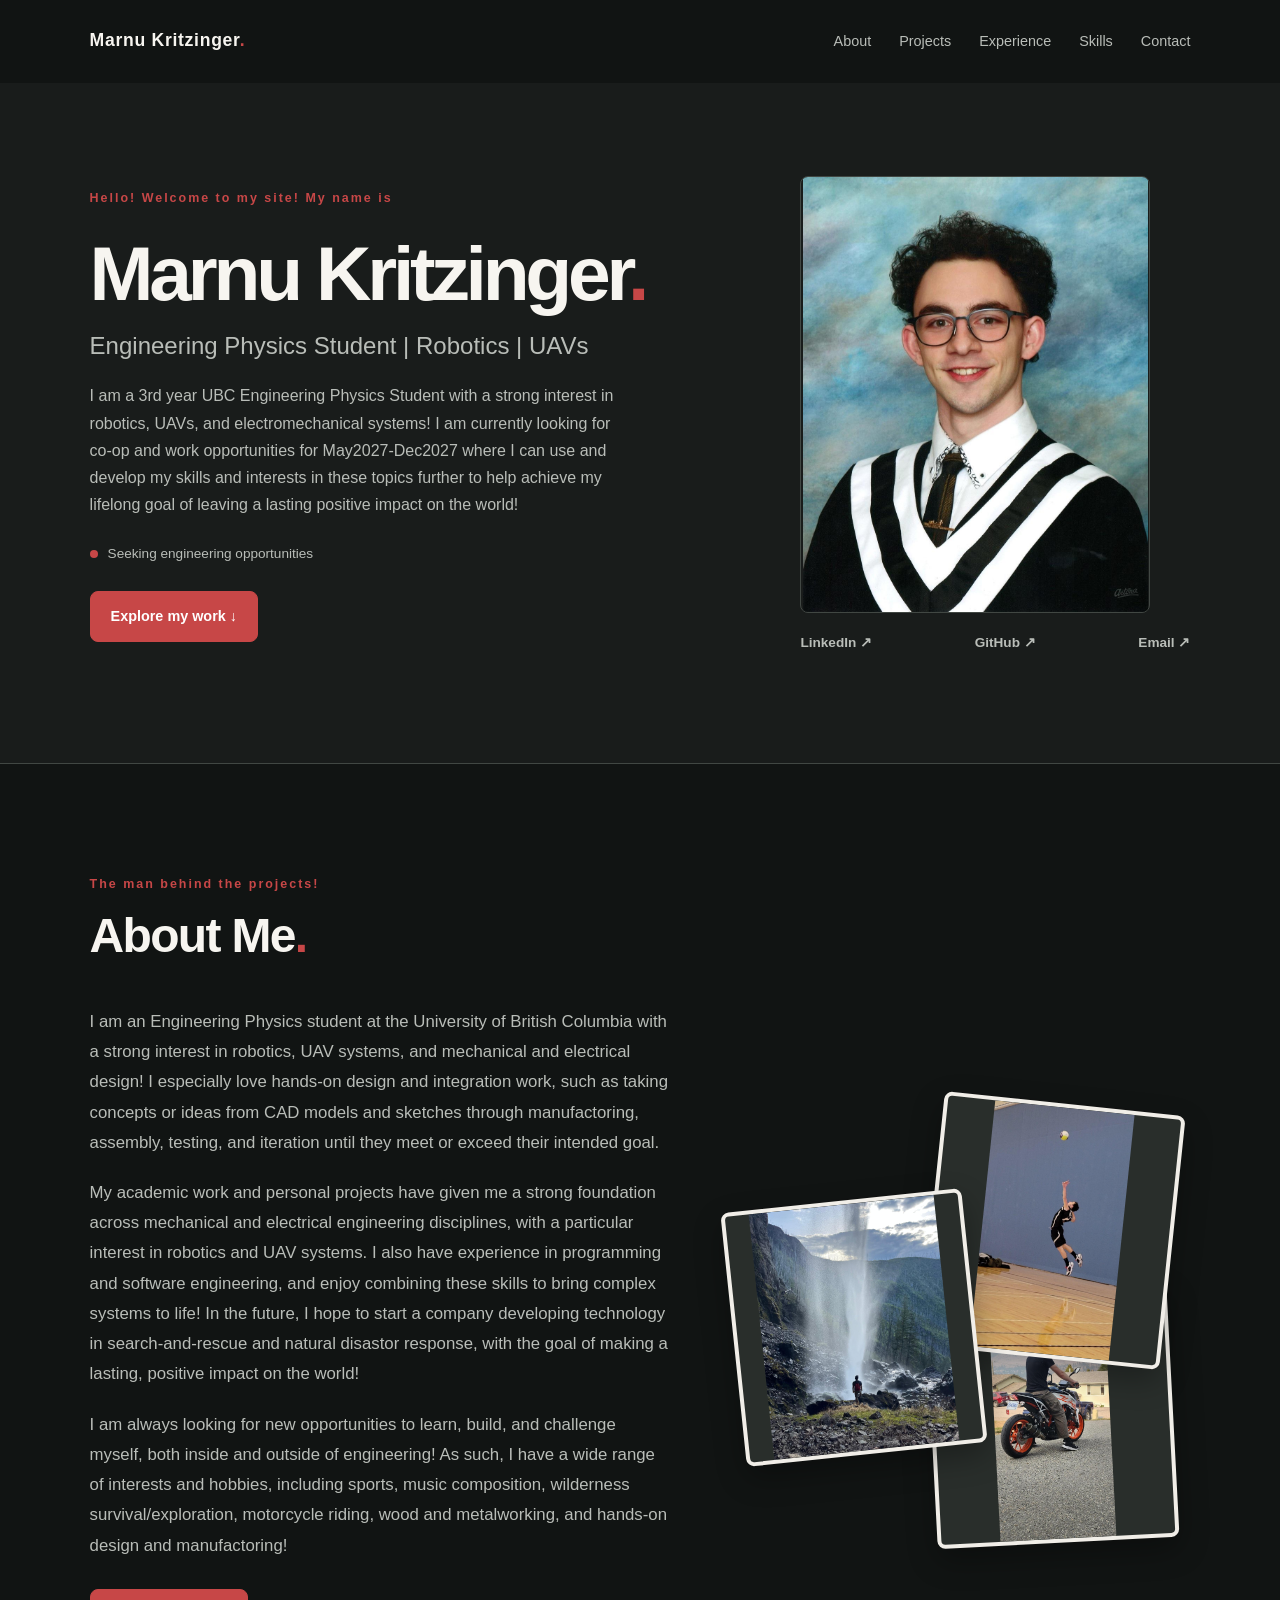
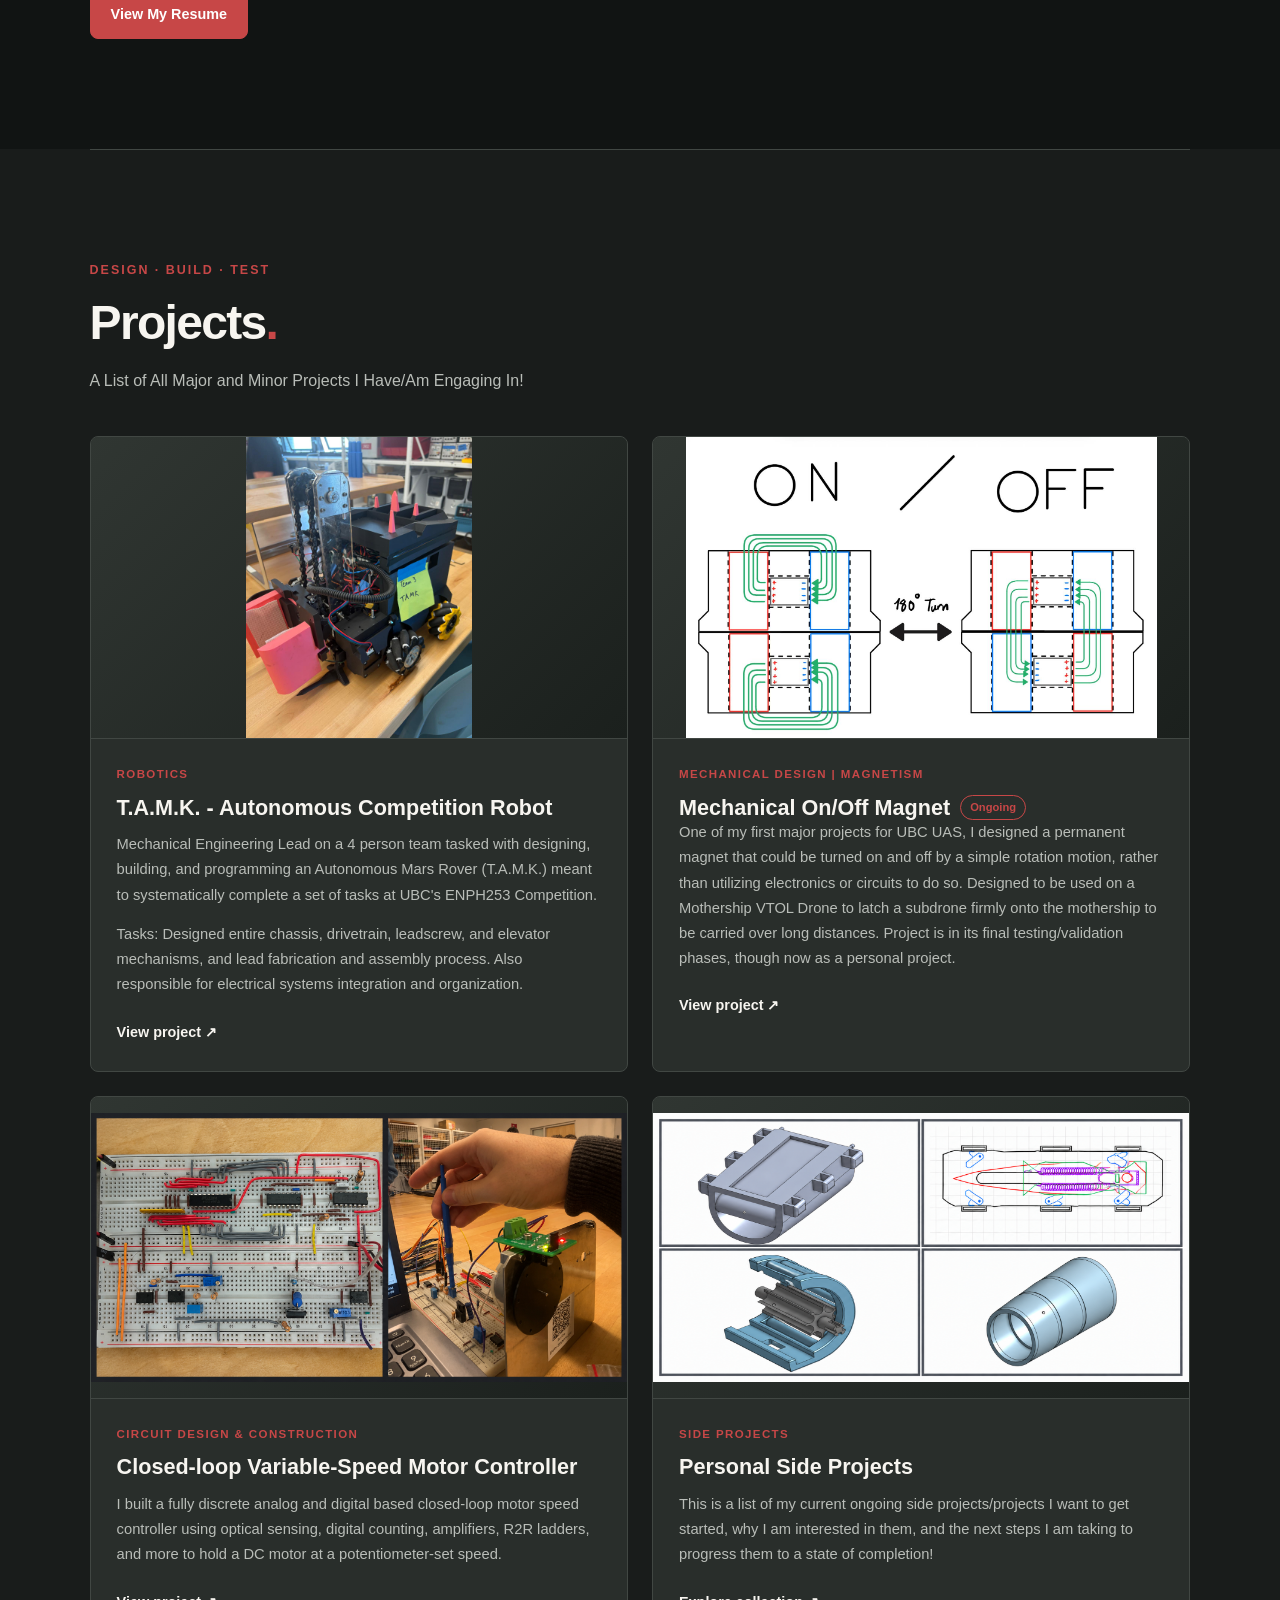
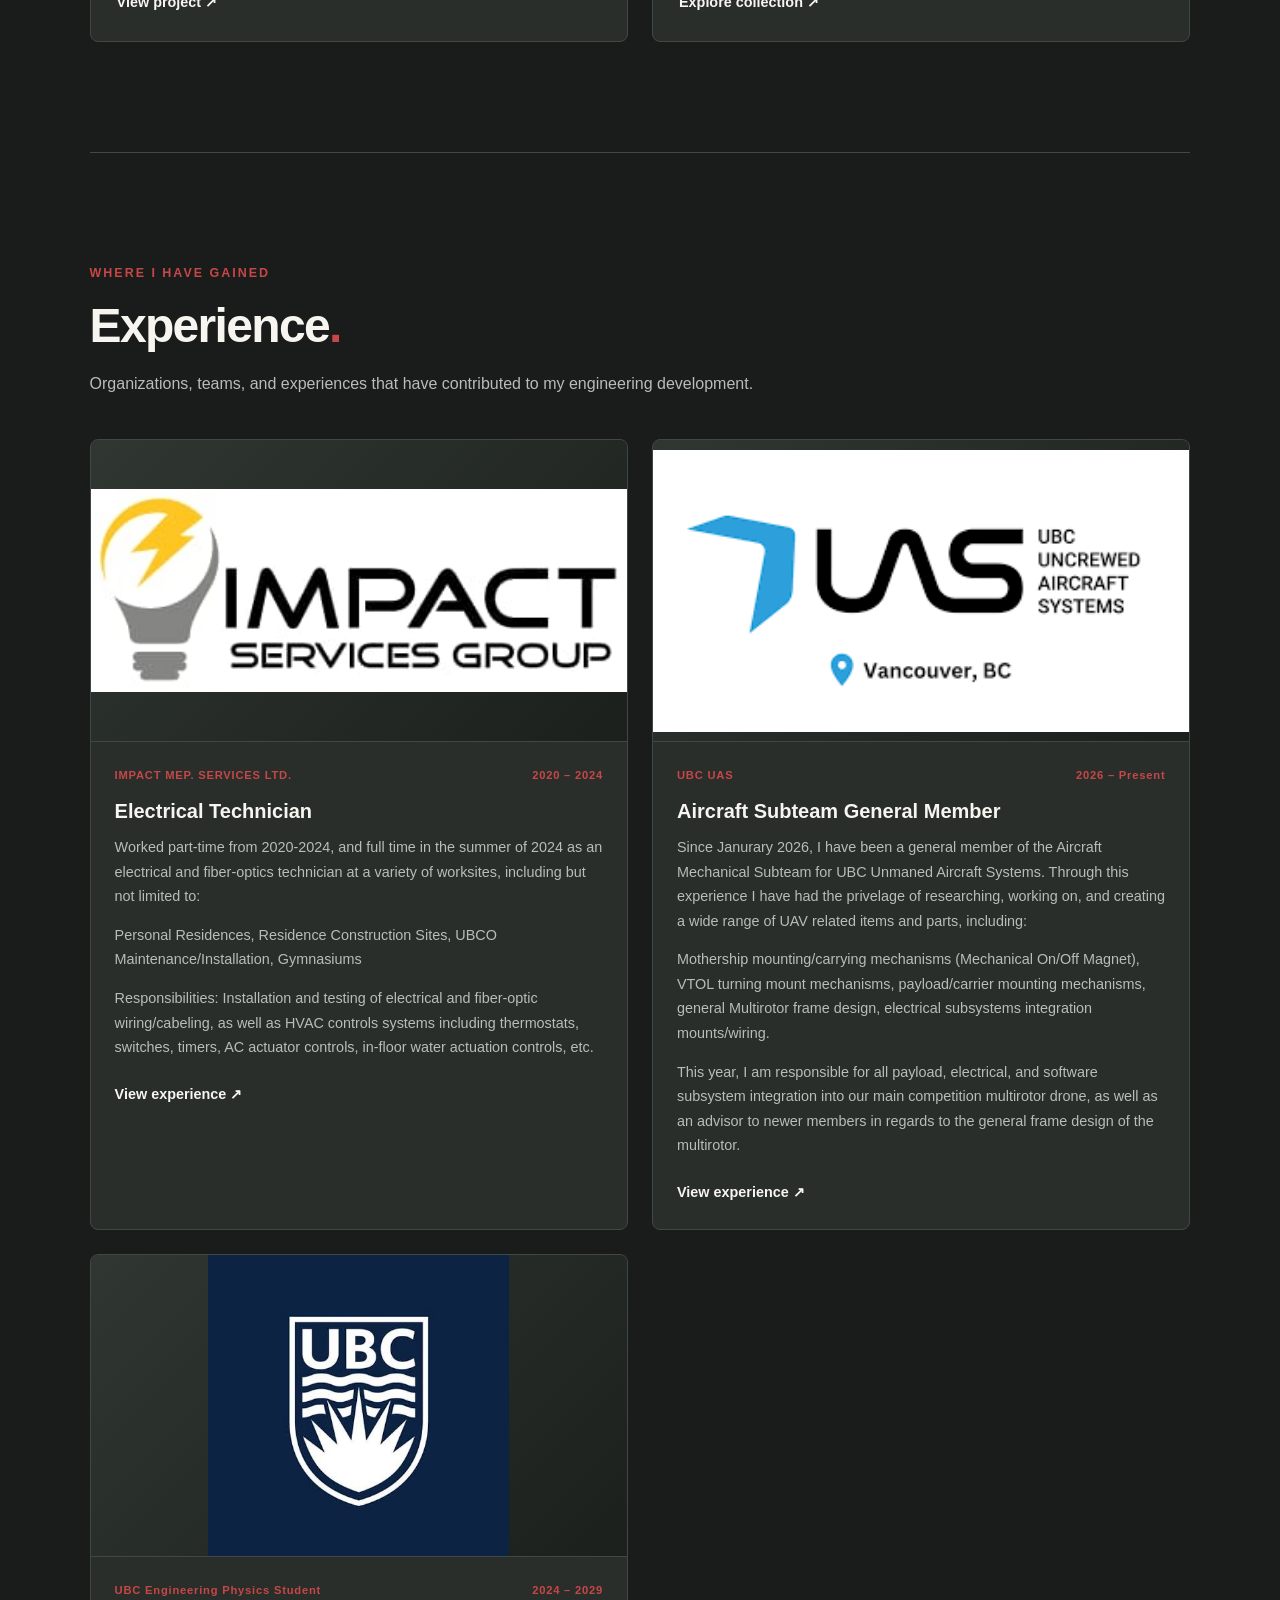
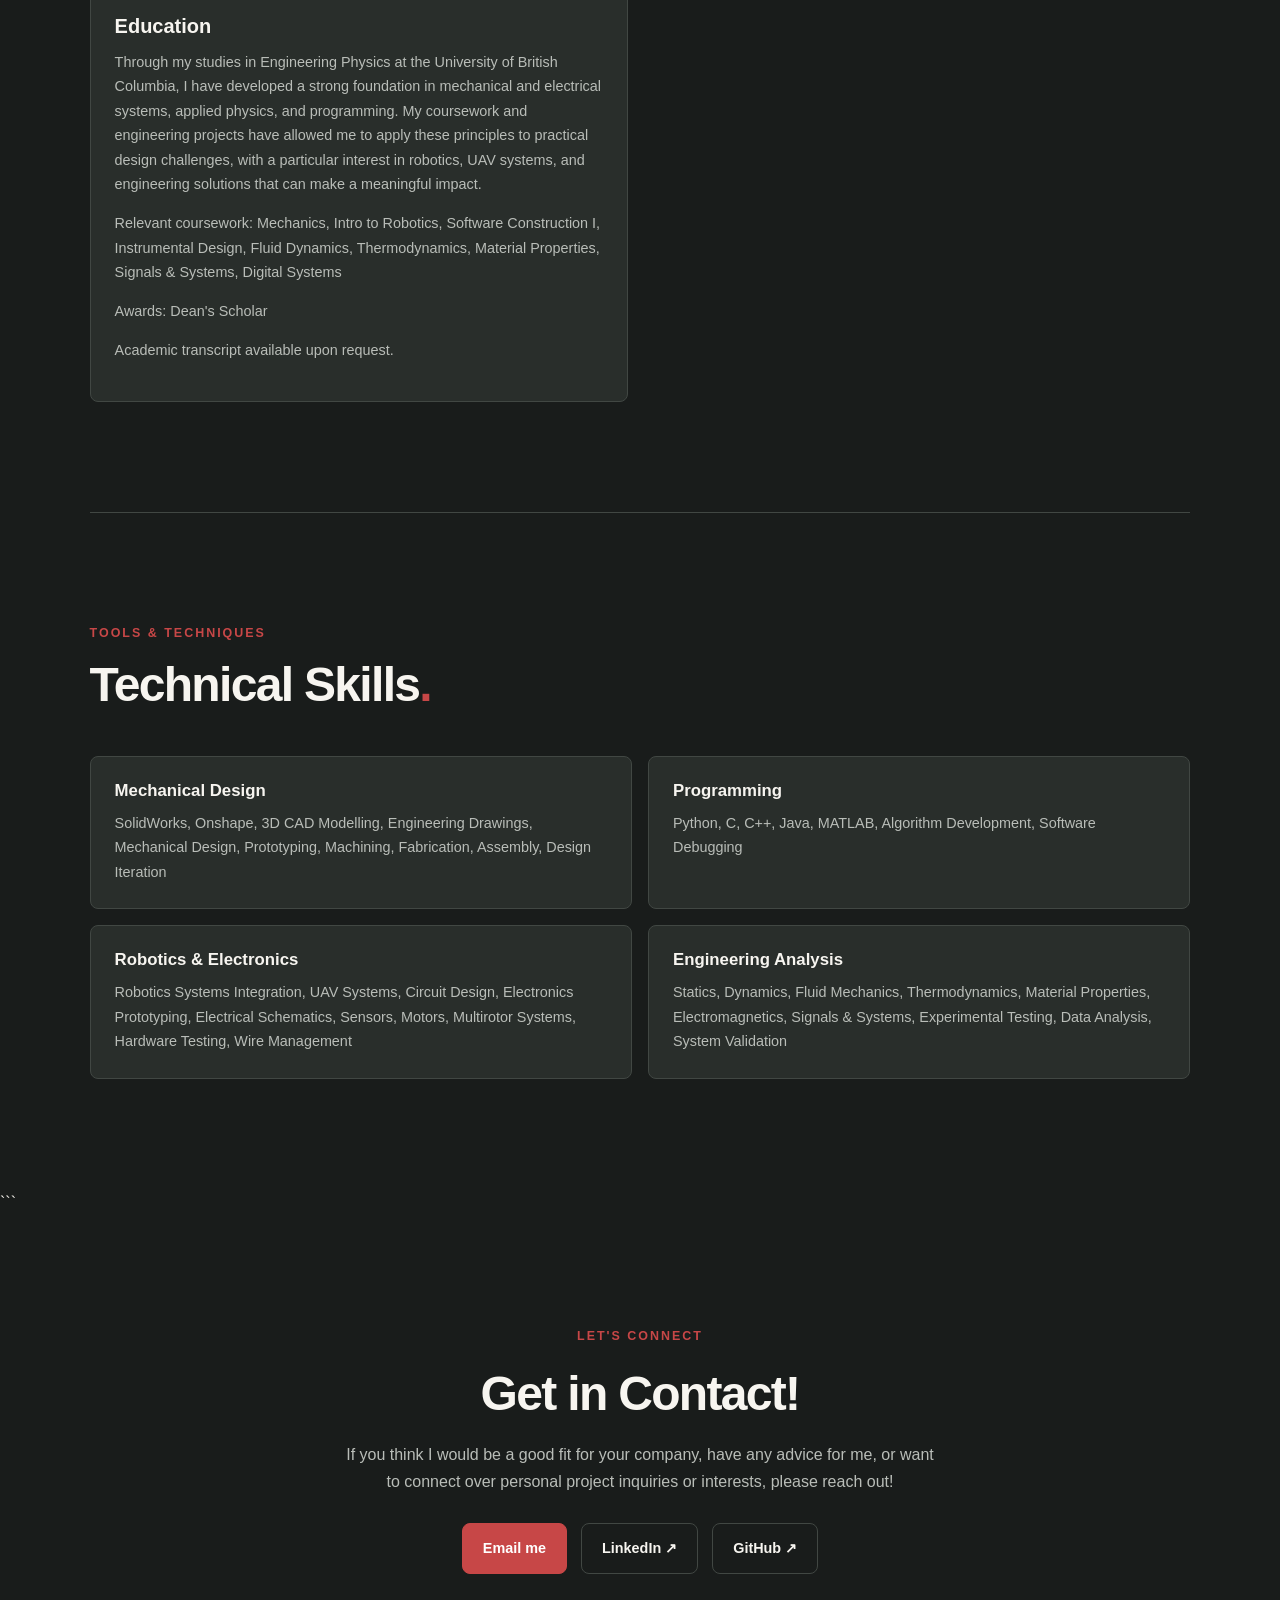
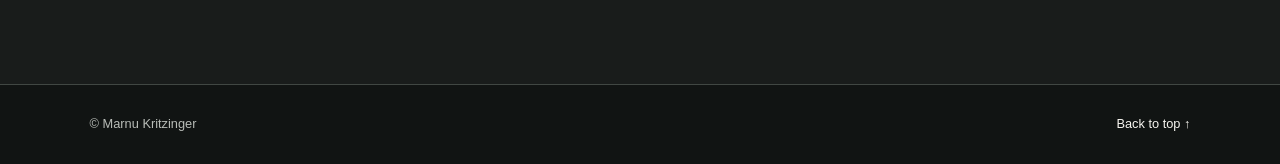
==== commit 8cc710fd: "ALL BUT SMALLER PROJECTS AND ROBOT SUMMER DONE" ====
--- a/index.html
+++ b/index.html
@@ -309,7 +309,7 @@
                    href="Experience Tabs/IMPACT.html">
 
                      <div class="project-visual">
-                        <img src="Images/IMPACT logo.png"
+                        <img src="Images/IMPACT LOGO WHITE.jpeg"
                             alt="Closed-Loop Motor Speed Controller">
                     </div>
 
--- a/style.css
+++ b/style.css
@@ -1005,7 +1005,7 @@
     display: block;
     width: 100%;
     height: 100%;
-    object-fit: cover;
+    object-fit: contain;
 }
 
 /* ENGINEERING PHOTO */
@@ -1151,7 +1151,7 @@
     display: block;
     width: 100%;
     aspect-ratio: 4 / 5;
-    object-fit: cover;
+    object-fit: contain;
     border-radius: var(--radius, 8px);
     background: var(--surface, #292E2B);
 }
@@ -1275,7 +1275,7 @@
     display: block;
     width: 100%;
     aspect-ratio: 4 / 3;
-    object-fit: cover;
+    object-fit: contain;
     border-radius: var(--radius, 8px);
     background: var(--surface, #292E2B);
 }
@@ -1555,7 +1555,7 @@
     width: 100%;
     height: clamp(280px, 48vw, 620px);
     aspect-ratio: auto;
-    object-fit: cover;
+    object-fit: contain;
     object-position: center;
     border-radius: var(--radius, 8px);
 }
@@ -1903,12 +1903,19 @@
     cursor: zoom-in;
 }
 
+
+
 .small-project-images figcaption {
-    margin-top: 9px;
-    color: var(--muted);
-    font-size: 0.83rem;
-    line-height: 1.5;
-}
+    margin-top: 0;
+    padding: 12px 14px;
+
+    color: var(--muted, #B9BDB8);
+    font-size: 0.85rem;
+    line-height: 1.6;
+
+    background: var(--surface, #292E2B);
+}
+
 
 /* Mobile layout */
 
@@ -2081,7 +2088,7 @@
     display: block;
     width: 100%;
     aspect-ratio: 4 / 3;
-    object-fit: cover;
+    object-fit: contain;
     object-position: center;
     border: 1px solid var(--border);
     border-radius: var(--radius);
@@ -2258,7 +2265,7 @@
     width: 100%;
     max-height: 580px;
     aspect-ratio: 16 / 7;
-    object-fit: cover;
+    object-fit: contain;
     object-position: center;
     background: var(--dark-surface);
     border: 1px solid var(--border);
@@ -2451,7 +2458,7 @@
     display: block;
     width: 100%;
     height: 100%;
-    object-fit: cover;
+    object-fit: contain;
     object-position: center;
 }
 
@@ -2476,4 +2483,317 @@
     font-weight: 600;
     line-height: 1.4;
     white-space: nowrap;
-}+}
+
+.pros-cons-container {
+    display: grid;
+    grid-template-columns: 1fr 1fr;
+    gap: 30px;
+    margin: 25px 0;
+}
+
+/* Project 3: consistent text-left, image-right layout */
+.case-study-section-top {
+    display: grid;
+    grid-template-columns: minmax(0, 1.1fr) minmax(0, 0.9fr);
+    gap: 2rem;
+    align-items: start;
+    width: 100%;
+}
+
+.case-study-section-intro {
+    min-width: 0;
+    width: 100%;
+}
+
+.case-study-section-intro p {
+    margin-top: 0;
+}
+
+.case-study-carousel,
+.case-study-section-top .case-study-section-figure {
+    width: 100%;
+    min-width: 0;
+    max-width: 100%;
+    margin: 0;
+    box-sizing: border-box;
+}
+
+.case-study-carousel-viewport {
+    width: 100%;
+    min-width: 0;
+    overflow: hidden;
+}
+
+.case-study-carousel-slide {
+    width: 100%;
+    min-width: 0;
+    margin: 0;
+}
+
+.case-study-carousel-slide img,
+.case-study-section-figure img {
+    display: block;
+    width: 100%;
+    height: auto;
+    max-width: 100%;
+    object-fit: contain;
+}
+
+.case-study-carousel-controls {
+    display: flex;
+    align-items: center;
+    justify-content: space-between;
+    gap: 0.75rem;
+    width: 100%;
+    max-width: 100%;
+    box-sizing: border-box;
+}
+
+.case-study-carousel-position {
+    flex: 1;
+    text-align: center;
+}
+
+.case-study-carousel-dots {
+    display: flex;
+    flex-wrap: wrap;
+    justify-content: center;
+    gap: 0.4rem;
+    width: 100%;
+    max-width: 100%;
+    box-sizing: border-box;
+}
+
+@media (max-width: 700px) {
+    .case-study-section-top {
+        grid-template-columns: minmax(0, 1fr);
+        gap: 1.25rem;
+    }
+}
+
+
+.technician-company-link {
+    display: flex;
+    justify-content: center;
+    margin: 24px auto 48px;
+    padding: 0 24px;
+}
+
+.technician-company-button {
+    display: inline-flex;
+    align-items: center;
+    justify-content: center;
+    padding: 12px 24px;
+
+    color: var(--text);
+    background: var(--surface);
+    border: 1px solid var(--accent);
+    border-radius: var(--radius);
+
+    font-weight: 600;
+    text-decoration: none;
+
+    transition:
+        background 0.2s ease,
+        transform 0.2s ease;
+}
+
+.technician-company-button:hover {
+    background: var(--accent);
+    transform: translateY(-2px);
+}
+
+
+/* IMPACT COMPANY WEBSITE LINK */
+.technician-company-link {
+    max-width: 1100px;
+    margin: 0 auto 48px;
+    padding: 0 24px;
+}
+
+.technician-company-link a {
+    display: inline-flex;
+    align-items: center;
+    gap: 8px;
+    color: var(--accent);
+    font-weight: 600;
+    text-decoration: none;
+    transition: opacity 0.2s ease;
+}
+
+.technician-company-link a:hover {
+    opacity: 0.75;
+}
+
+/* SELECTED WORK SITES */
+.technician-worksites {
+    max-width: 1100px;
+    margin: 80px auto;
+    padding: 0 24px;
+}
+
+.technician-worksite-grid {
+    display: grid;
+    grid-template-columns: repeat(3, minmax(0, 1fr));
+    gap: 20px;
+    margin-top: 28px;
+}
+
+.technician-worksite-card {
+    display: flex;
+    flex-direction: column;
+    min-height: 240px;
+    padding: 24px;
+    color: var(--text);
+    text-decoration: none;
+    background: var(--surface);
+    border: 1px solid var(--border);
+    border-radius: var(--radius);
+    transition:
+        transform 0.2s ease,
+        border-color 0.2s ease;
+}
+
+.technician-worksite-card:hover {
+    transform: translateY(-4px);
+    border-color: var(--accent);
+}
+
+.technician-worksite-number {
+    margin-bottom: 24px;
+    color: var(--accent);
+    font-size: 0.9rem;
+    font-weight: 700;
+}
+
+.technician-worksite-card h3 {
+    margin: 0 0 12px;
+    font-size: 1.2rem;
+}
+
+.technician-worksite-card p {
+    margin: 0 0 24px;
+    color: var(--muted);
+    font-size: 0.92rem;
+    line-height: 1.65;
+}
+
+.technician-worksite-link {
+    margin-top: auto;
+    color: var(--accent);
+    font-size: 0.9rem;
+    font-weight: 600;
+}
+
+@media (max-width: 760px) {
+    .technician-worksite-grid {
+        grid-template-columns: 1fr;
+    }
+
+    .technician-worksite-card {
+        min-height: 200px;
+    }
+}
+
+
+.technician-worksite-card .technician-worksite-link {
+    display: inline-flex;
+    align-items: center;
+    justify-content: center;
+    align-self: flex-start;
+    margin-top: auto;
+    padding: 10px 16px;
+
+    color: var(--text);
+    background: var(--dark-surface);
+    border: 1px solid var(--accent);
+    border-radius: var(--radius);
+
+    font-size: 0.88rem;
+    font-weight: 600;
+    text-decoration: none;
+
+    transition:
+        background 0.2s ease,
+        transform 0.2s ease;
+}
+
+.technician-worksite-card .technician-worksite-link:hover {
+    background: var(--accent);
+    transform: translateY(-2px);
+}
+
+
+/* UAS project cards */
+
+.uas-project-grid {
+    grid-template-columns: repeat(3, minmax(0, 1fr));
+    align-items: stretch;
+}
+
+.uas-project-card {
+    min-width: 0;
+    overflow: hidden;
+}
+
+.uas-project-card .case-study-carousel {
+    width: 100%;
+    margin-top: auto;
+}
+
+.uas-project-card .case-study-carousel-viewport {
+    width: 100%;
+    overflow: hidden;
+}
+
+.uas-project-card .case-study-carousel-slide {
+    margin: 0;
+}
+
+.uas-project-card .case-study-carousel-slide[hidden] {
+    display: none;
+}
+
+.uas-project-card .case-study-carousel-slide img {
+    display: block;
+    width: 100%;
+    aspect-ratio: 4 / 3;
+    object-fit: contain;
+    background: var(--dark-surface);
+    border-radius: var(--radius);
+}
+
+.uas-project-card .case-study-carousel-slide figcaption {
+    margin-top: 10px;
+    color: var(--muted);
+    font-size: 0.82rem;
+    line-height: 1.5;
+}
+
+.uas-project-card .case-study-carousel-controls {
+    display: flex;
+    align-items: center;
+    justify-content: space-between;
+    gap: 12px;
+    margin-top: 16px;
+}
+
+.uas-project-card .case-study-carousel-dots {
+    display: flex;
+    justify-content: center;
+    gap: 7px;
+    margin-top: 12px;
+}
+
+@media (max-width: 900px) {
+    .uas-project-grid {
+        grid-template-columns: repeat(2, minmax(0, 1fr));
+    }
+}
+
+@media (max-width: 620px) {
+    .uas-project-grid {
+        grid-template-columns: 1fr;
+    }
+}
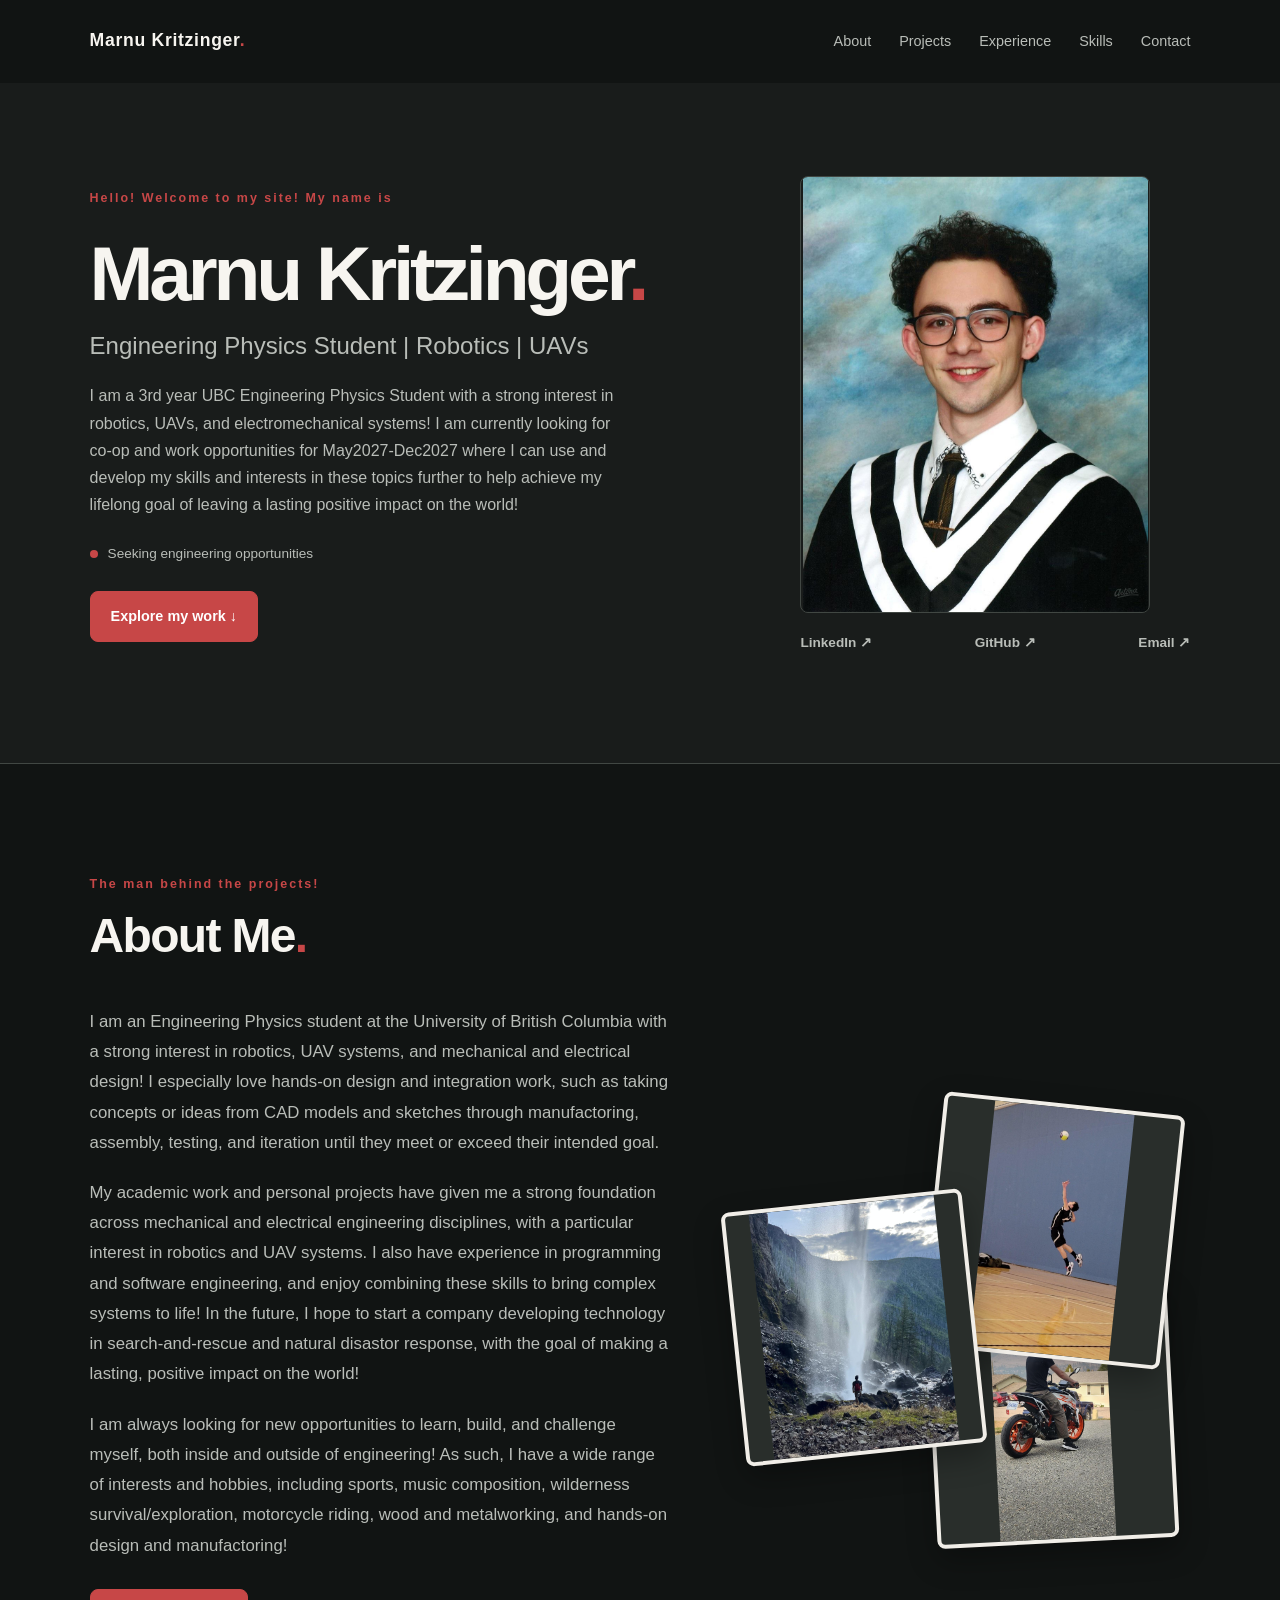
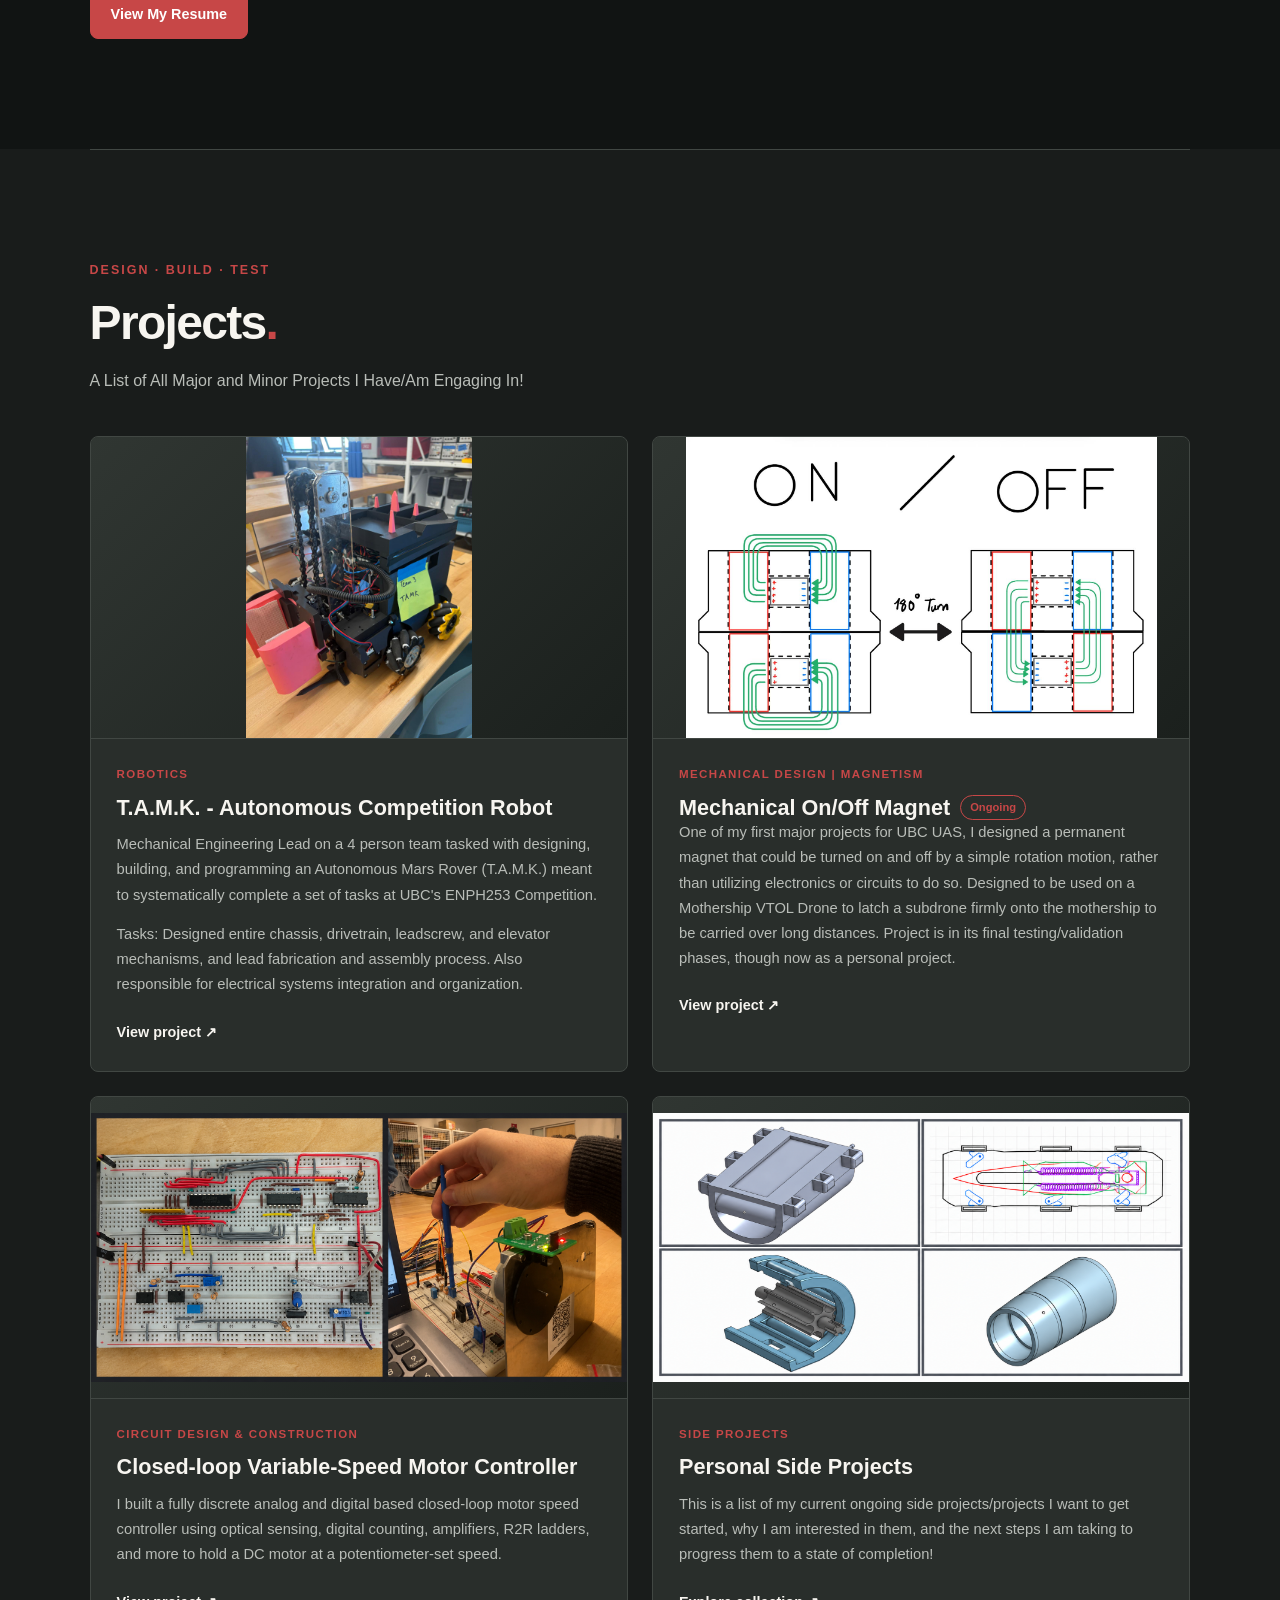
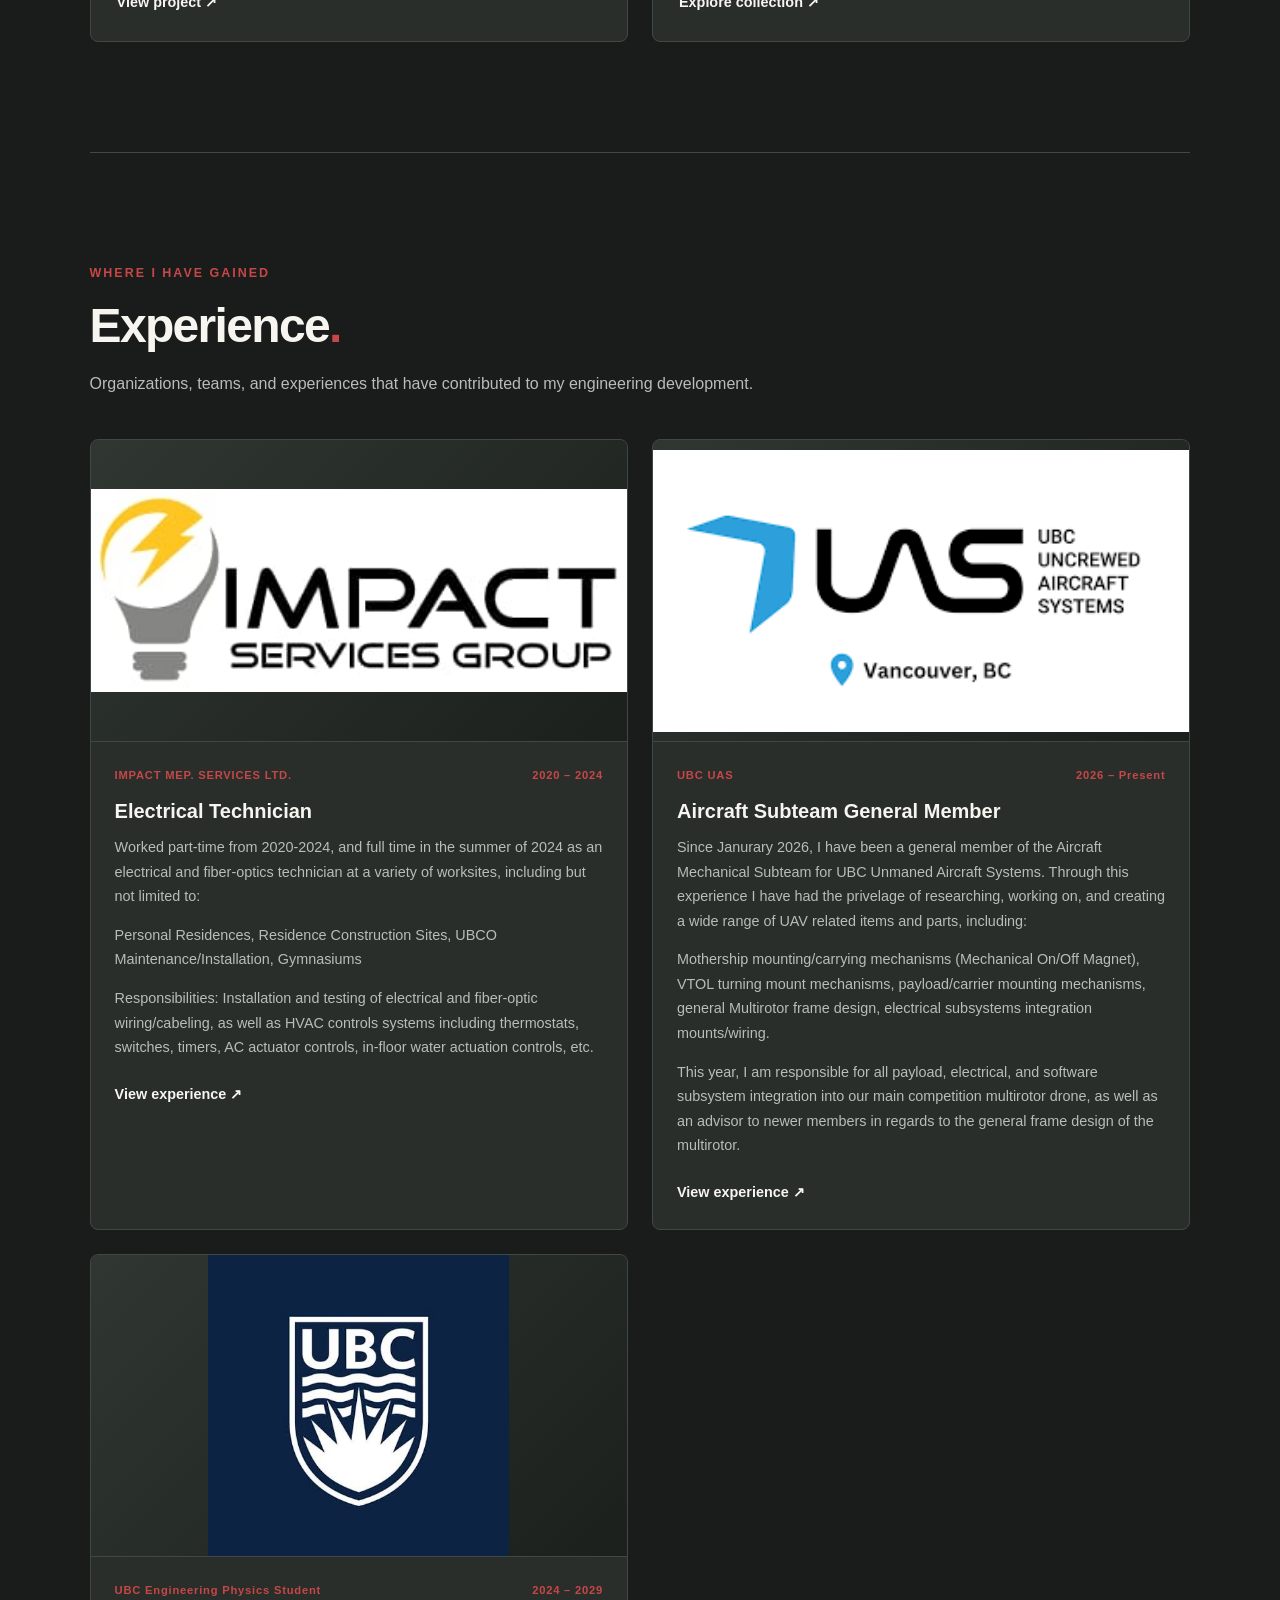
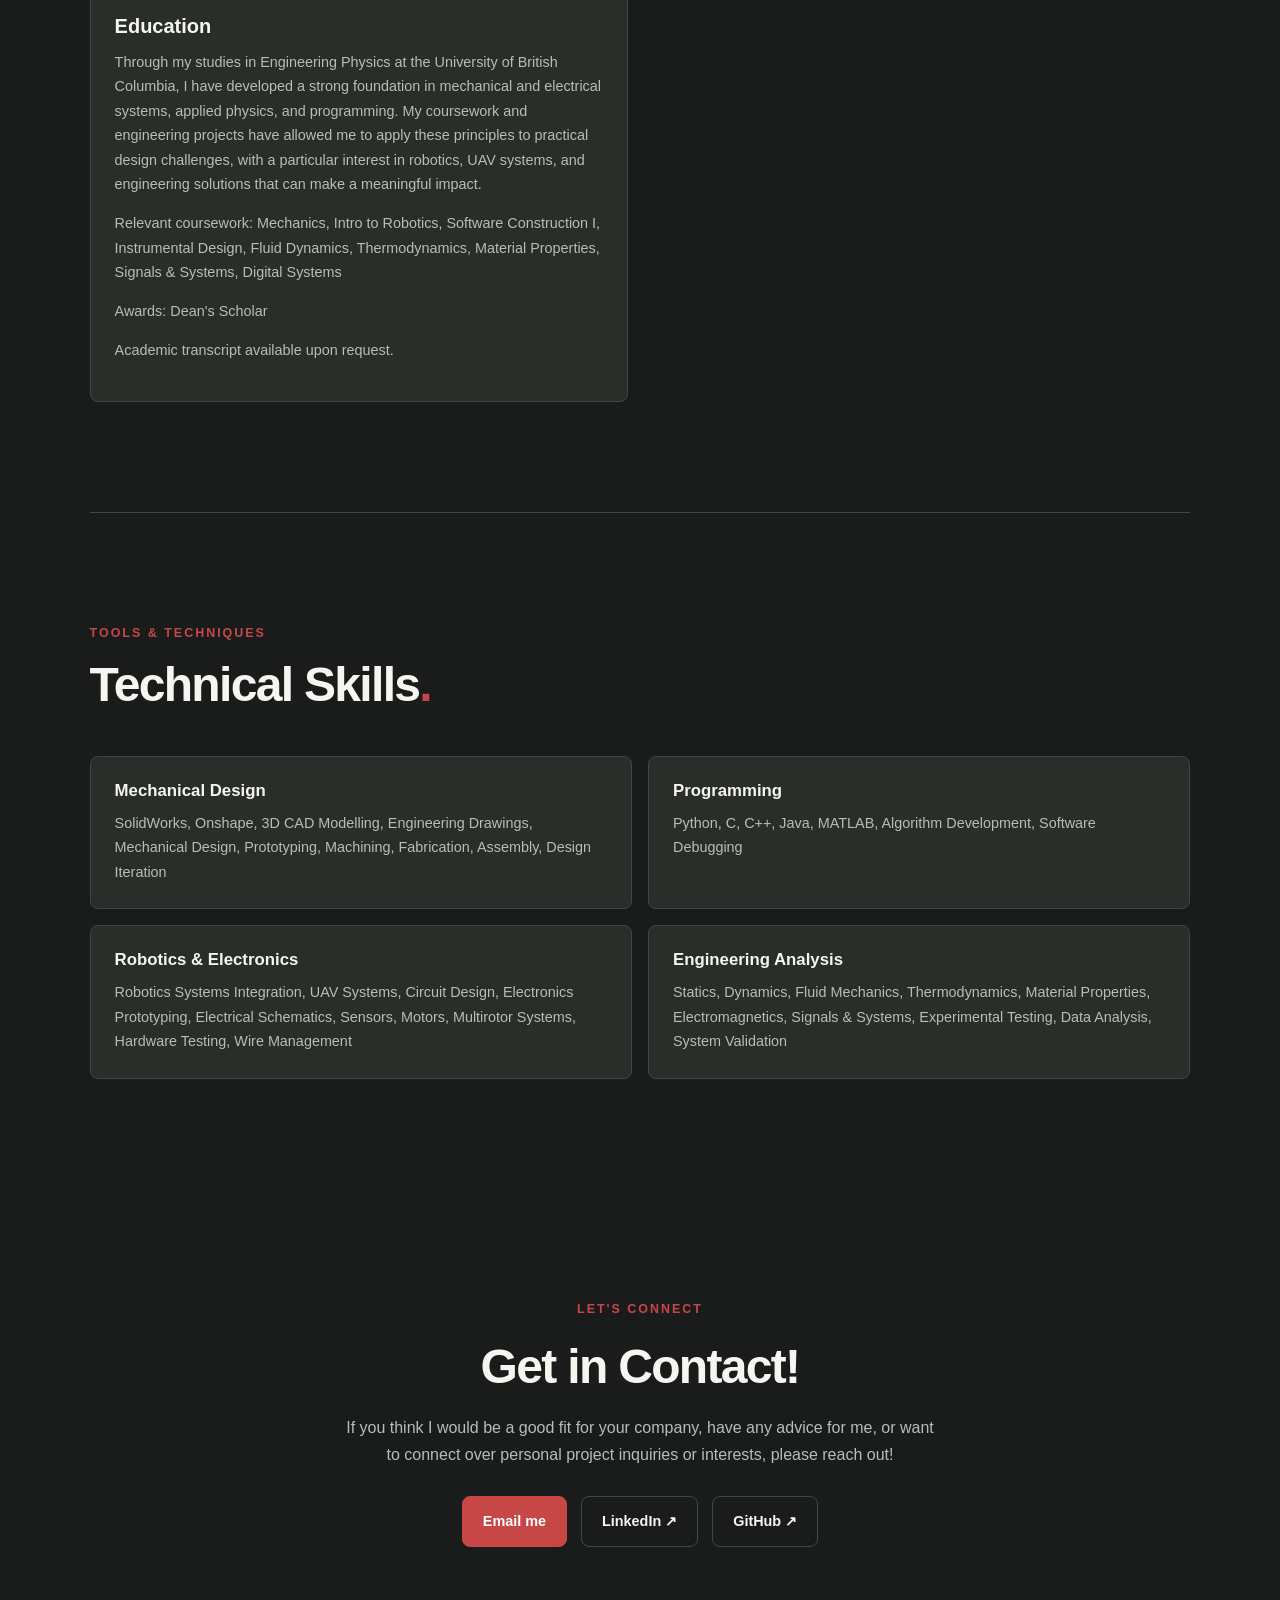
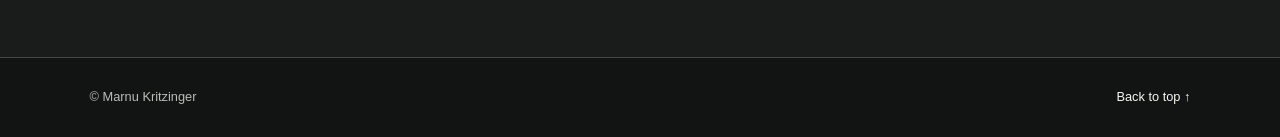
==== commit 88d293ed: "Removing colons" ====
--- a/index.html
+++ b/index.html
@@ -479,7 +479,6 @@
             </div>
 
         </section>
-```
 
 
         <!-- CONTACT -->
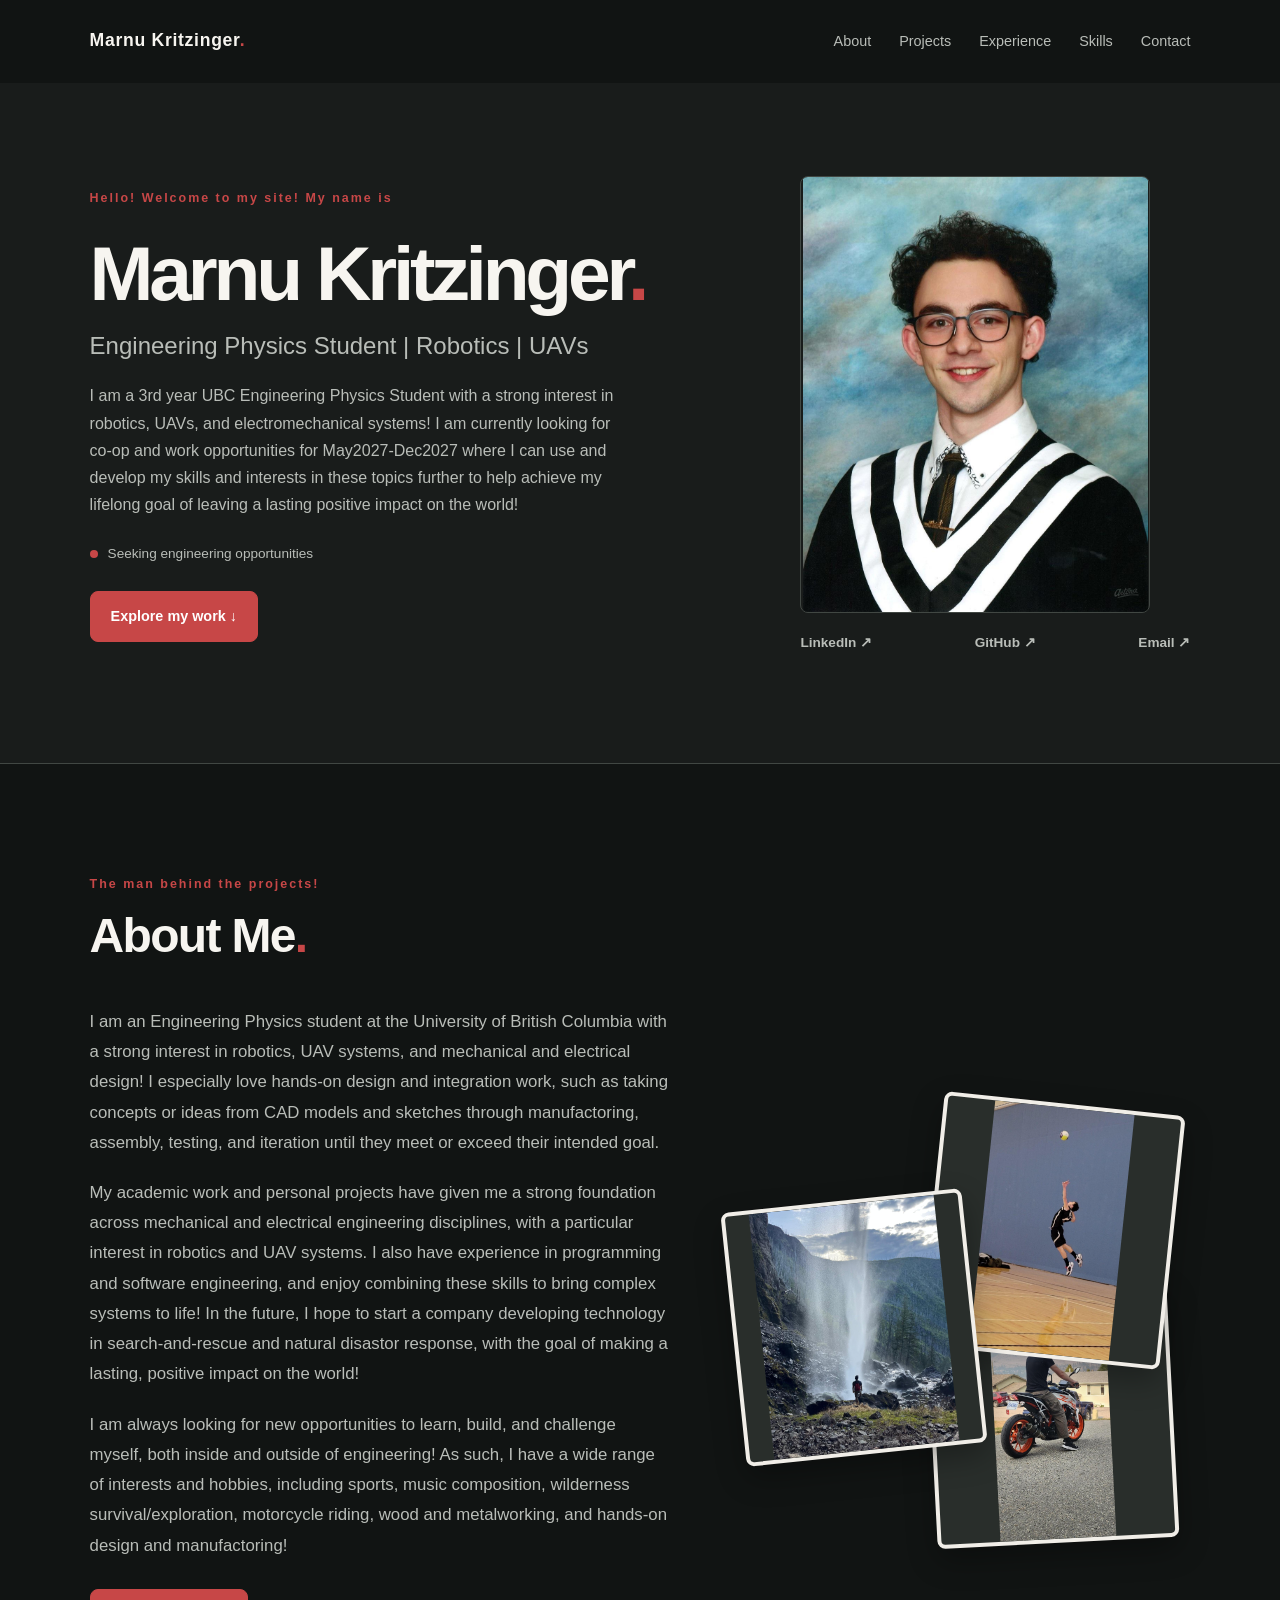
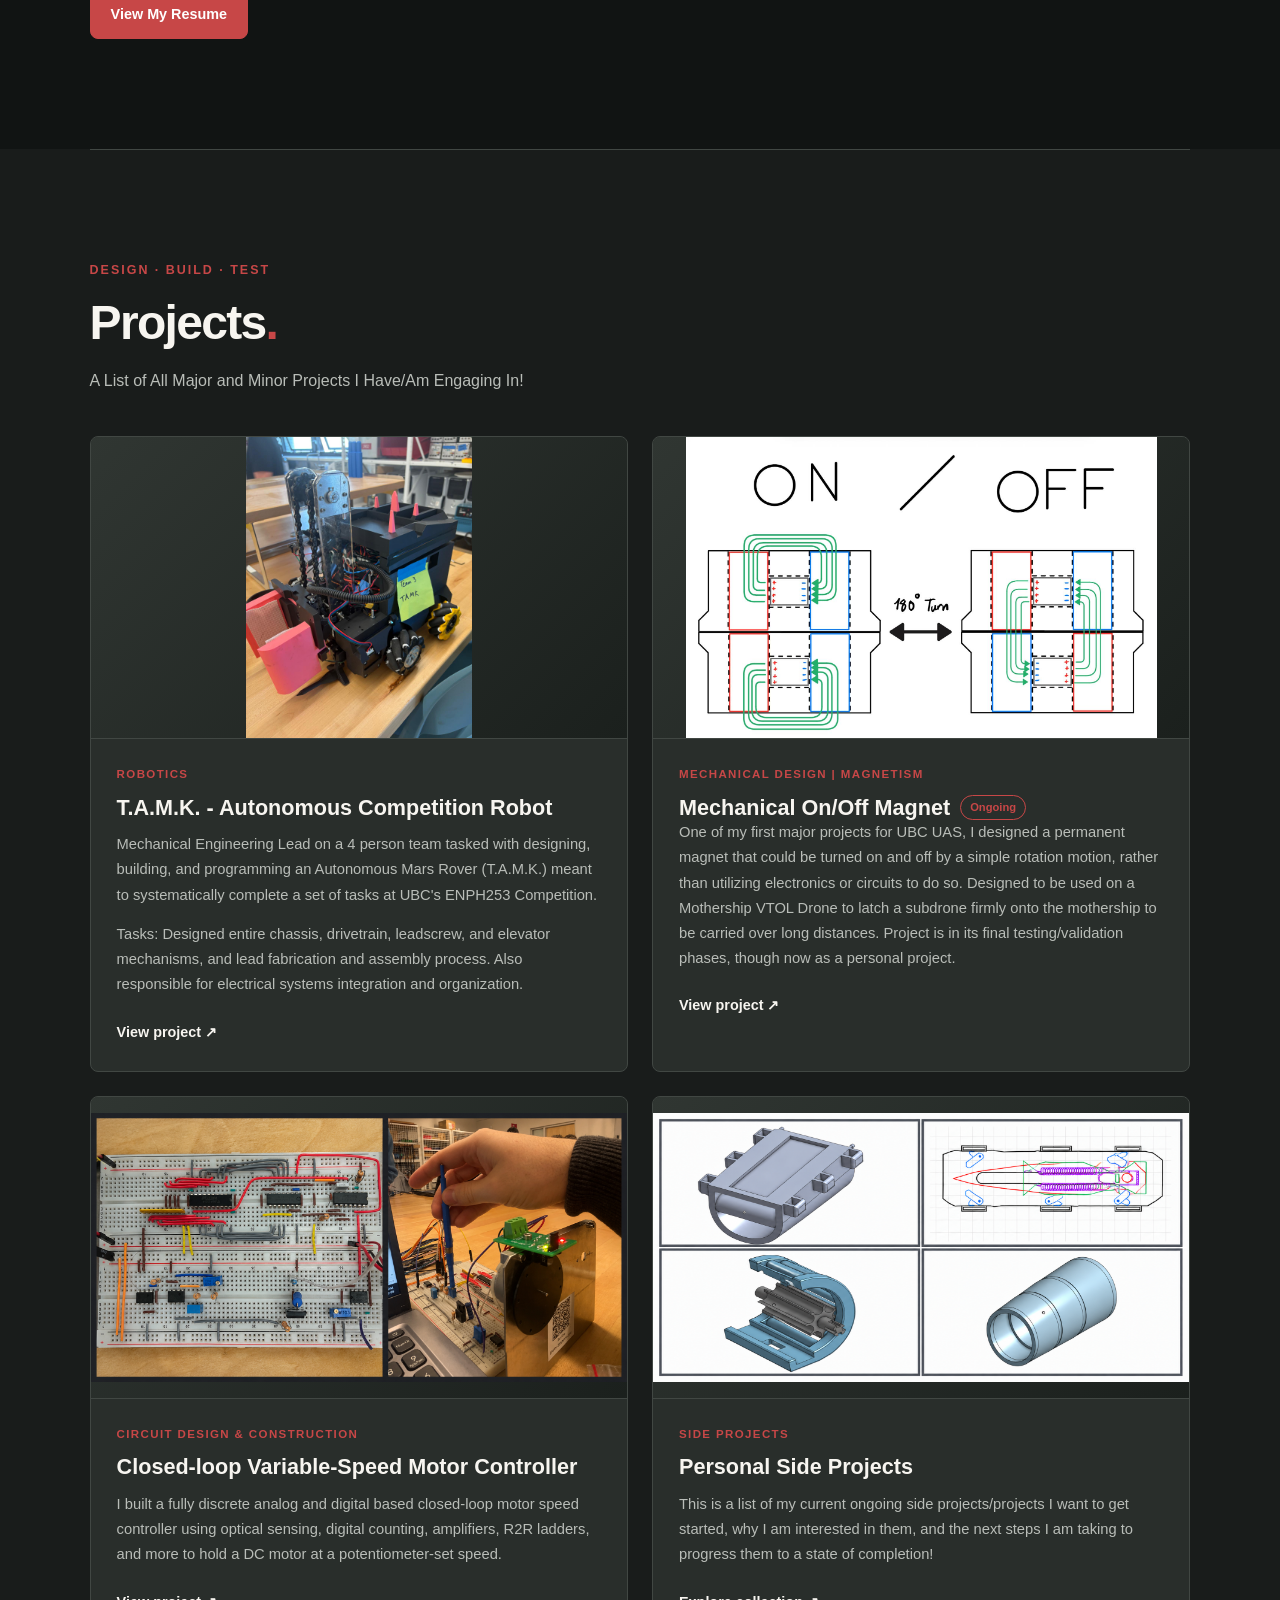
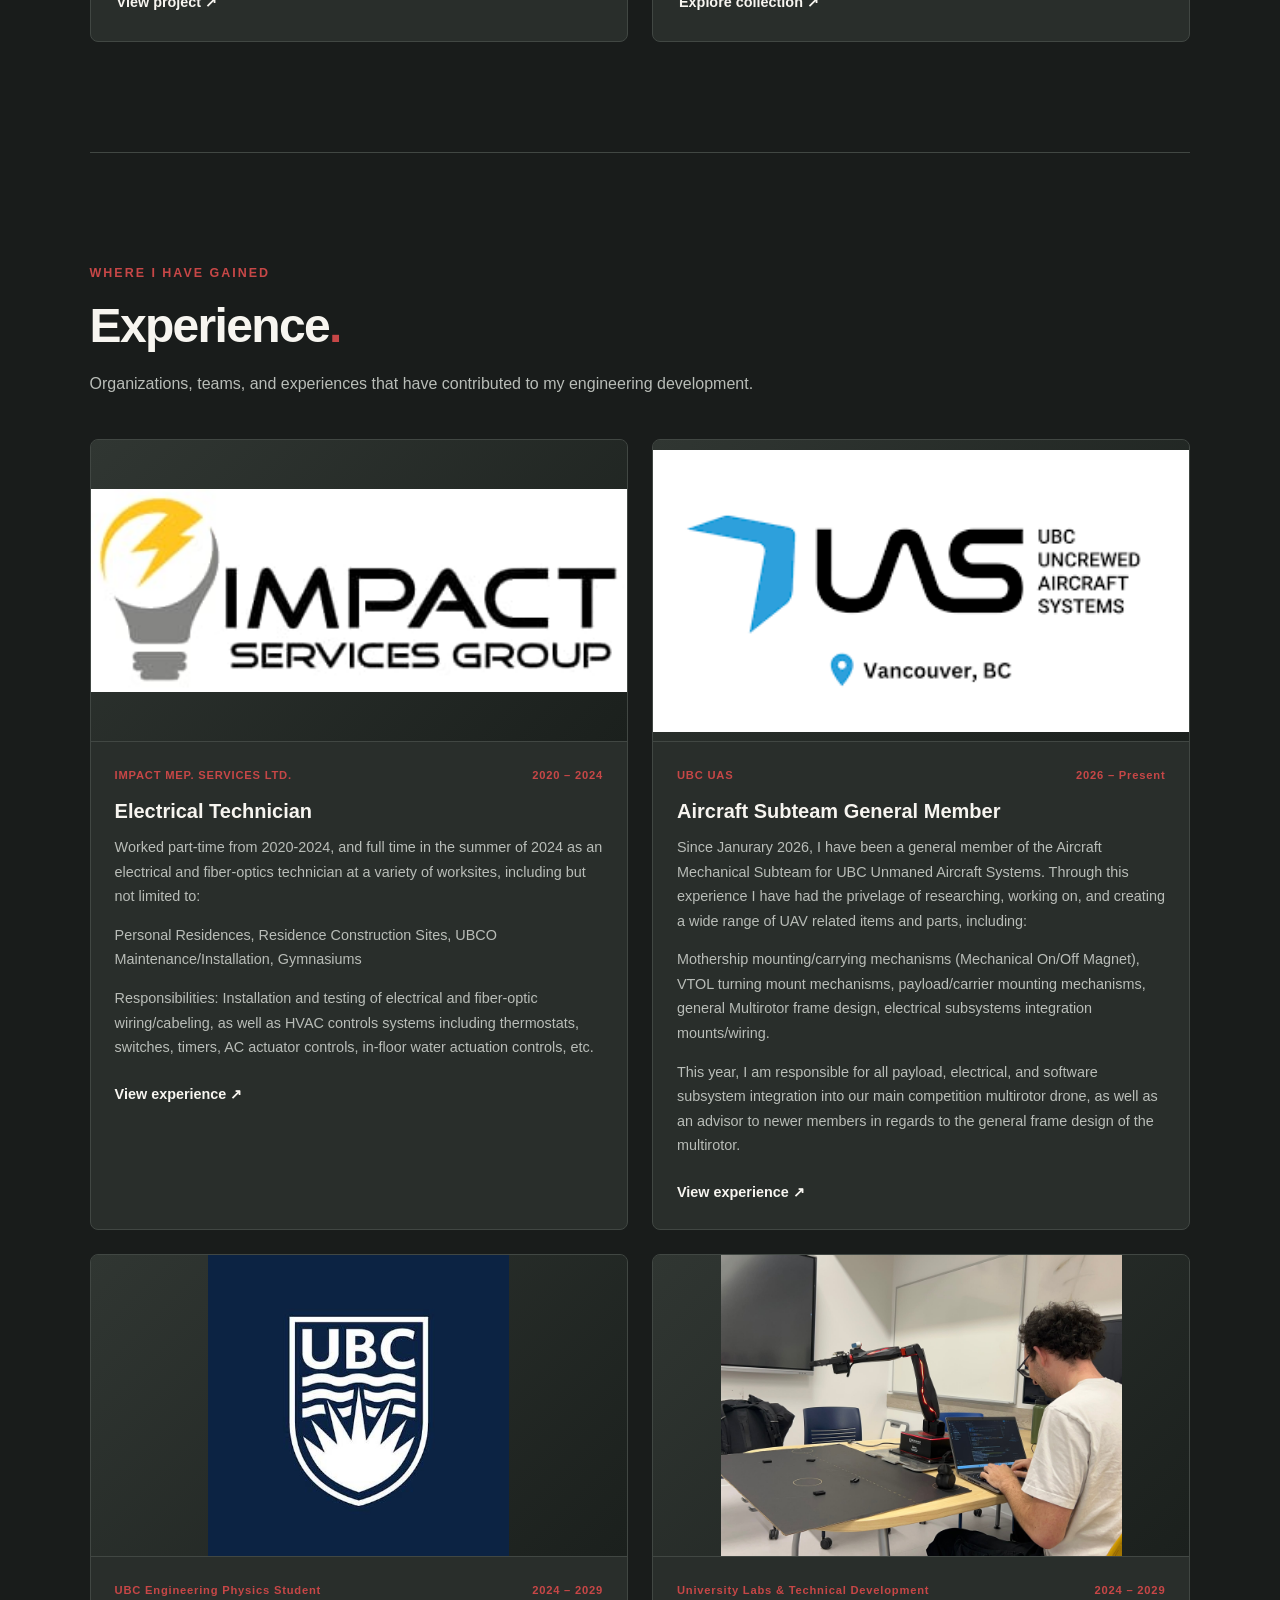
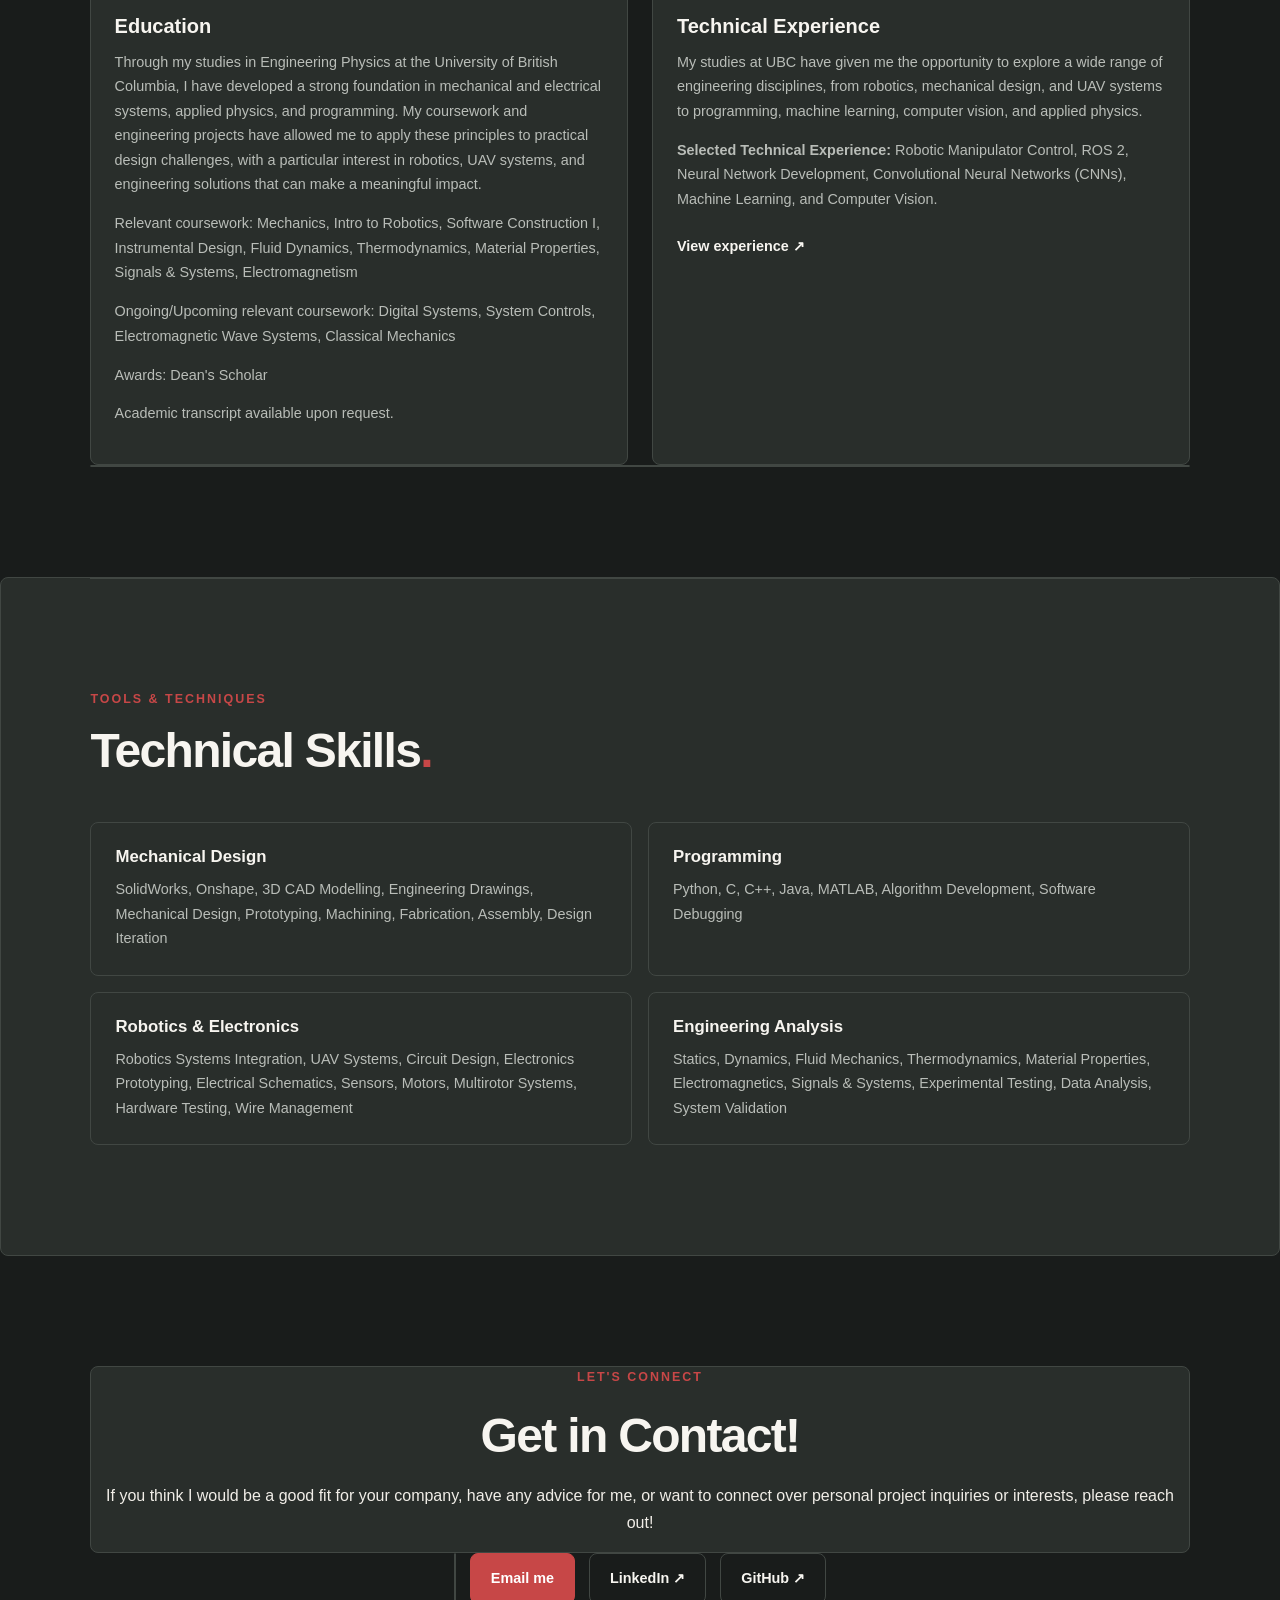
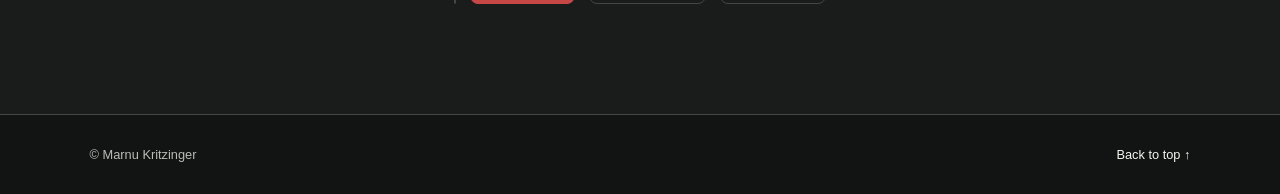
==== commit 1451f78e: "Half of robot-summer writing done" ====
--- a/index.html
+++ b/index.html
@@ -348,7 +348,7 @@
 
                      <div class="project-visual">
                         <img src="Images/UAS logo.png"
-                            alt="Closed-Loop Motor Speed Controller">
+                            alt="UAS photo">
                     </div>
 
                     <div class="experience-info">
@@ -411,7 +411,12 @@
 
                         <p>
                             Relevant coursework: Mechanics, Intro to Robotics, Software Construction I, Instrumental
-                            Design, Fluid Dynamics, Thermodynamics, Material Properties, Signals & Systems, Digital Systems
+                            Design, Fluid Dynamics, Thermodynamics, Material Properties, Signals & Systems, Electromagnetism
+                        </p>
+
+                        <p>
+                            Ongoing/Upcoming relevant coursework: Digital Systems, System Controls, Electromagnetic Wave Systems,
+                            Classical Mechanics
                         </p>
 
                         <p>
@@ -421,6 +426,48 @@
                         <p>
                             Academic transcript available upon request.
                         </p>
+
+                    </div>
+
+                </div>
+
+
+                
+                
+                <!-- Technical Experience -->
+                <a class="experience-card"
+                   href="Experience Tabs/TechExp.html">
+                    
+
+                    <div class="project-visual">
+                        <img src="Images/Programming QUANSER Arm.jpeg"
+                            alt="UBC Engineering Physics">
+                    </div>
+
+                    <div class="experience-info">
+
+                        <div class="experience-meta">
+                            <span>University Labs & Technical Development</span>
+                            <span>2024 – 2029</span>
+                        </div>
+
+                        <h3>Technical Experience</h3>
+
+                        <p>
+                            My studies at UBC have given me the opportunity to explore
+                            a wide range of engineering disciplines, from robotics,
+                            mechanical design, and UAV systems to programming, machine
+                            learning, computer vision, and applied physics.
+                        </p>
+
+                        <p>
+                            <strong>Selected Technical Experience:</strong> Robotic
+                            Manipulator Control, ROS 2, Neural Network Development,
+                            Convolutional Neural Networks (CNNs), Machine Learning,
+                            and Computer Vision.
+                        </p>
+
+                        <span class="text-link">View experience ↗</span>
 
                     </div>
 
@@ -479,7 +526,6 @@
             </div>
 
         </section>
-
 
         <!-- CONTACT -->
         <section class="contact-section" id="contact">
--- a/style.css
+++ b/style.css
@@ -2797,3 +2797,111 @@
         grid-template-columns: 1fr;
     }
 }
+
+.case-study-video {
+    width: 100%;
+    overflow: hidden;
+    border-radius: 8px;
+    background: var(--dark-surface);
+    border: 1px solid var(--border);
+}
+
+.case-study-video video {
+    display: block;
+    width: 100%;
+    height: auto;
+    max-height: 600px;
+    object-fit: contain;
+}
+
+
+/* ENPH 253 — Robot demonstration video */
+
+/* ==========================================
+   CASE STUDY VIDEO
+========================================== */
+
+.case-study-video {
+    width: 100%;
+    margin: 24px 0 0;
+    overflow: visible;
+    border: none;
+    border-radius: 0;
+    background: transparent;
+}
+
+.case-study-video video {
+    display: block;
+    width: 100%;
+    height: auto;
+    max-height: 420px;
+    object-fit: contain;
+    border: 1px solid var(--border);
+    border-radius: var(--radius, 8px);
+    background: var(--dark-surface);
+    cursor: pointer;
+}
+
+/* Caption sized to its text, like the image captions */
+.case-study-video figcaption {
+    display: table;
+    width: fit-content;
+    max-width: 100%;
+    box-sizing: border-box;
+    margin: 10px auto 0;
+    padding: 12px 16px;
+    background: var(--surface);
+    border: 1px solid var(--border);
+    border-radius: var(--radius, 8px);
+    color: var(--muted);
+    font-size: 0.85rem;
+    line-height: 1.5;
+    text-align: center;
+}
+
+/* Video enlargement overlay */
+.video-lightbox {
+    display: none;
+    position: fixed;
+    inset: 0;
+    z-index: 10000;
+    padding: 50px 24px 30px;
+    background: rgba(10, 12, 11, 0.94);
+    align-items: center;
+    justify-content: center;
+    flex-direction: column;
+    gap: 14px;
+}
+
+.video-lightbox.is-open {
+    display: flex;
+}
+
+.video-lightbox video {
+    display: block;
+    max-width: 95%;
+    max-height: 82vh;
+    width: auto;
+    height: auto;
+    object-fit: contain;
+    border-radius: var(--radius, 8px);
+}
+
+.video-lightbox-close {
+    position: absolute;
+    top: 16px;
+    right: 24px;
+    border: none;
+    background: transparent;
+    color: white;
+    font-size: 2.5rem;
+    cursor: pointer;
+}
+
+#video-lightbox-caption {
+    max-width: 90%;
+    margin: 0;
+    color: var(--text);
+    text-align: center;
+    font-size: 0.9rem;
+}
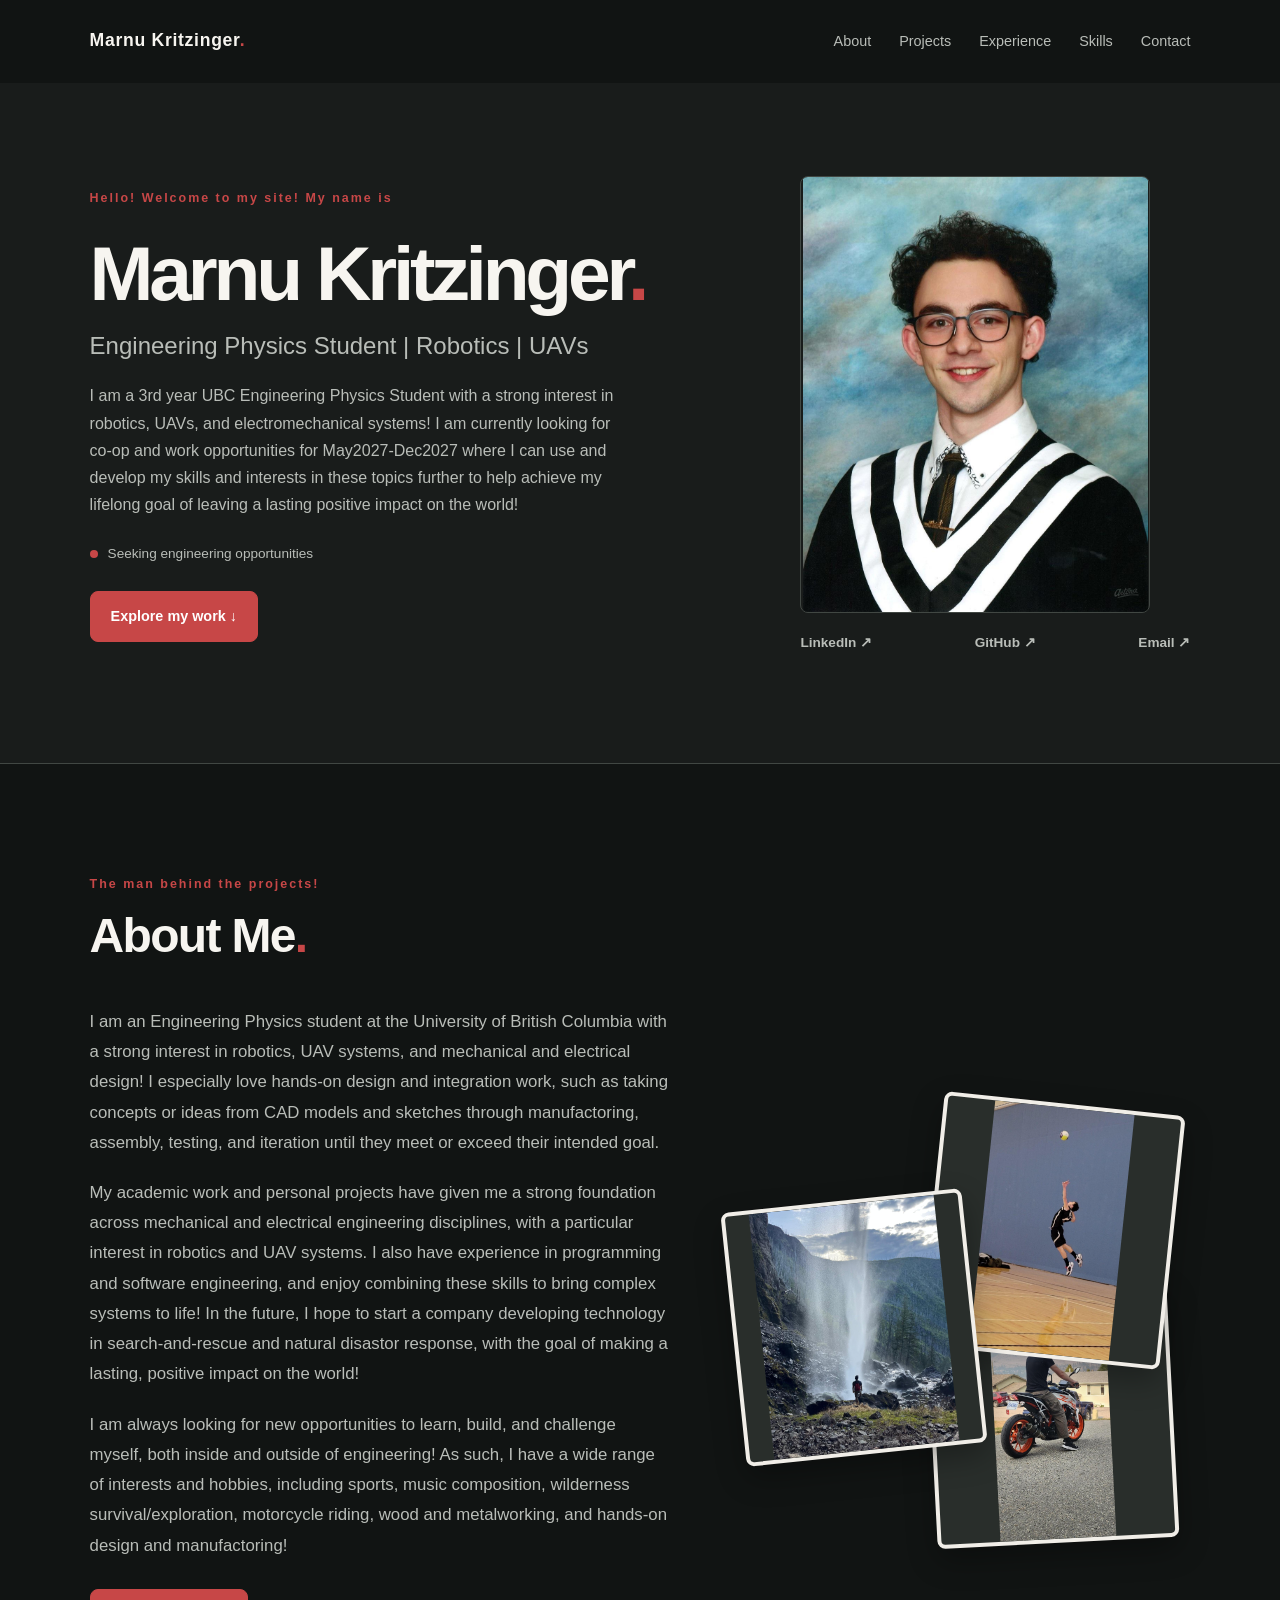
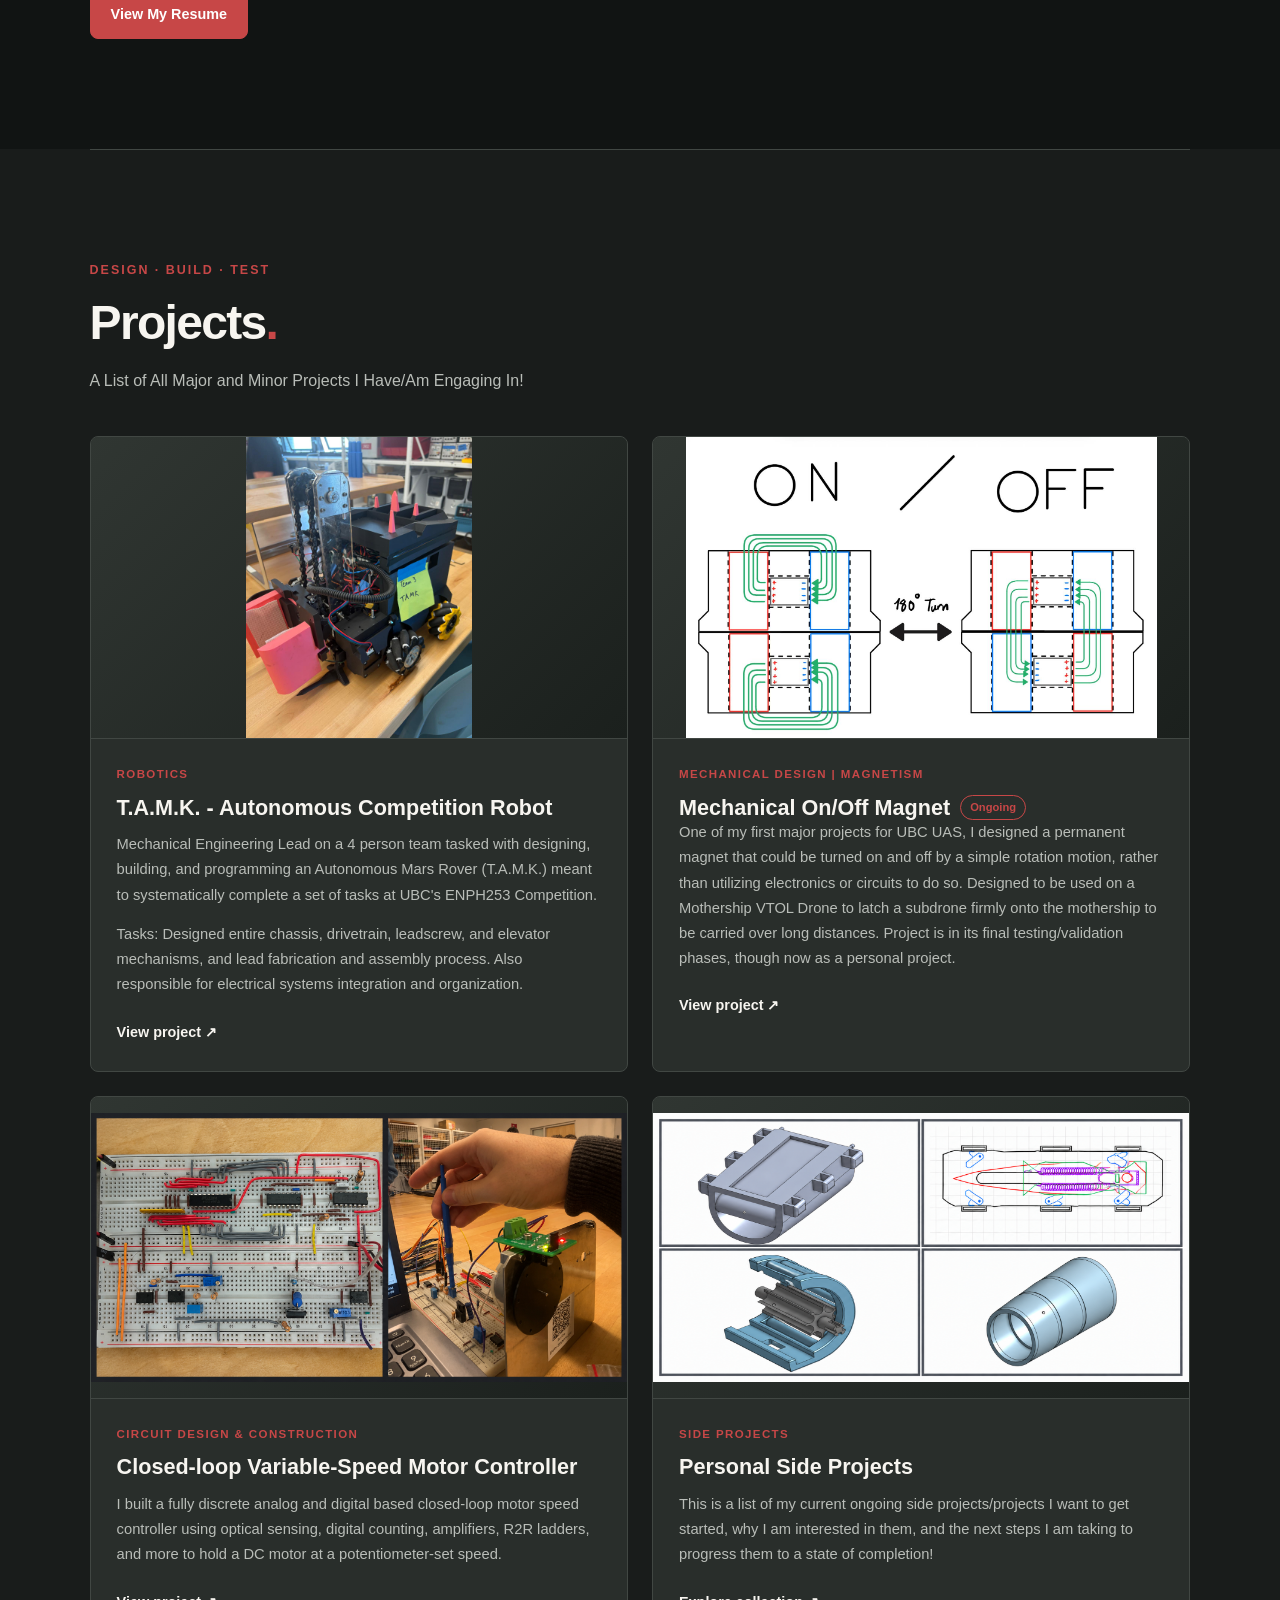
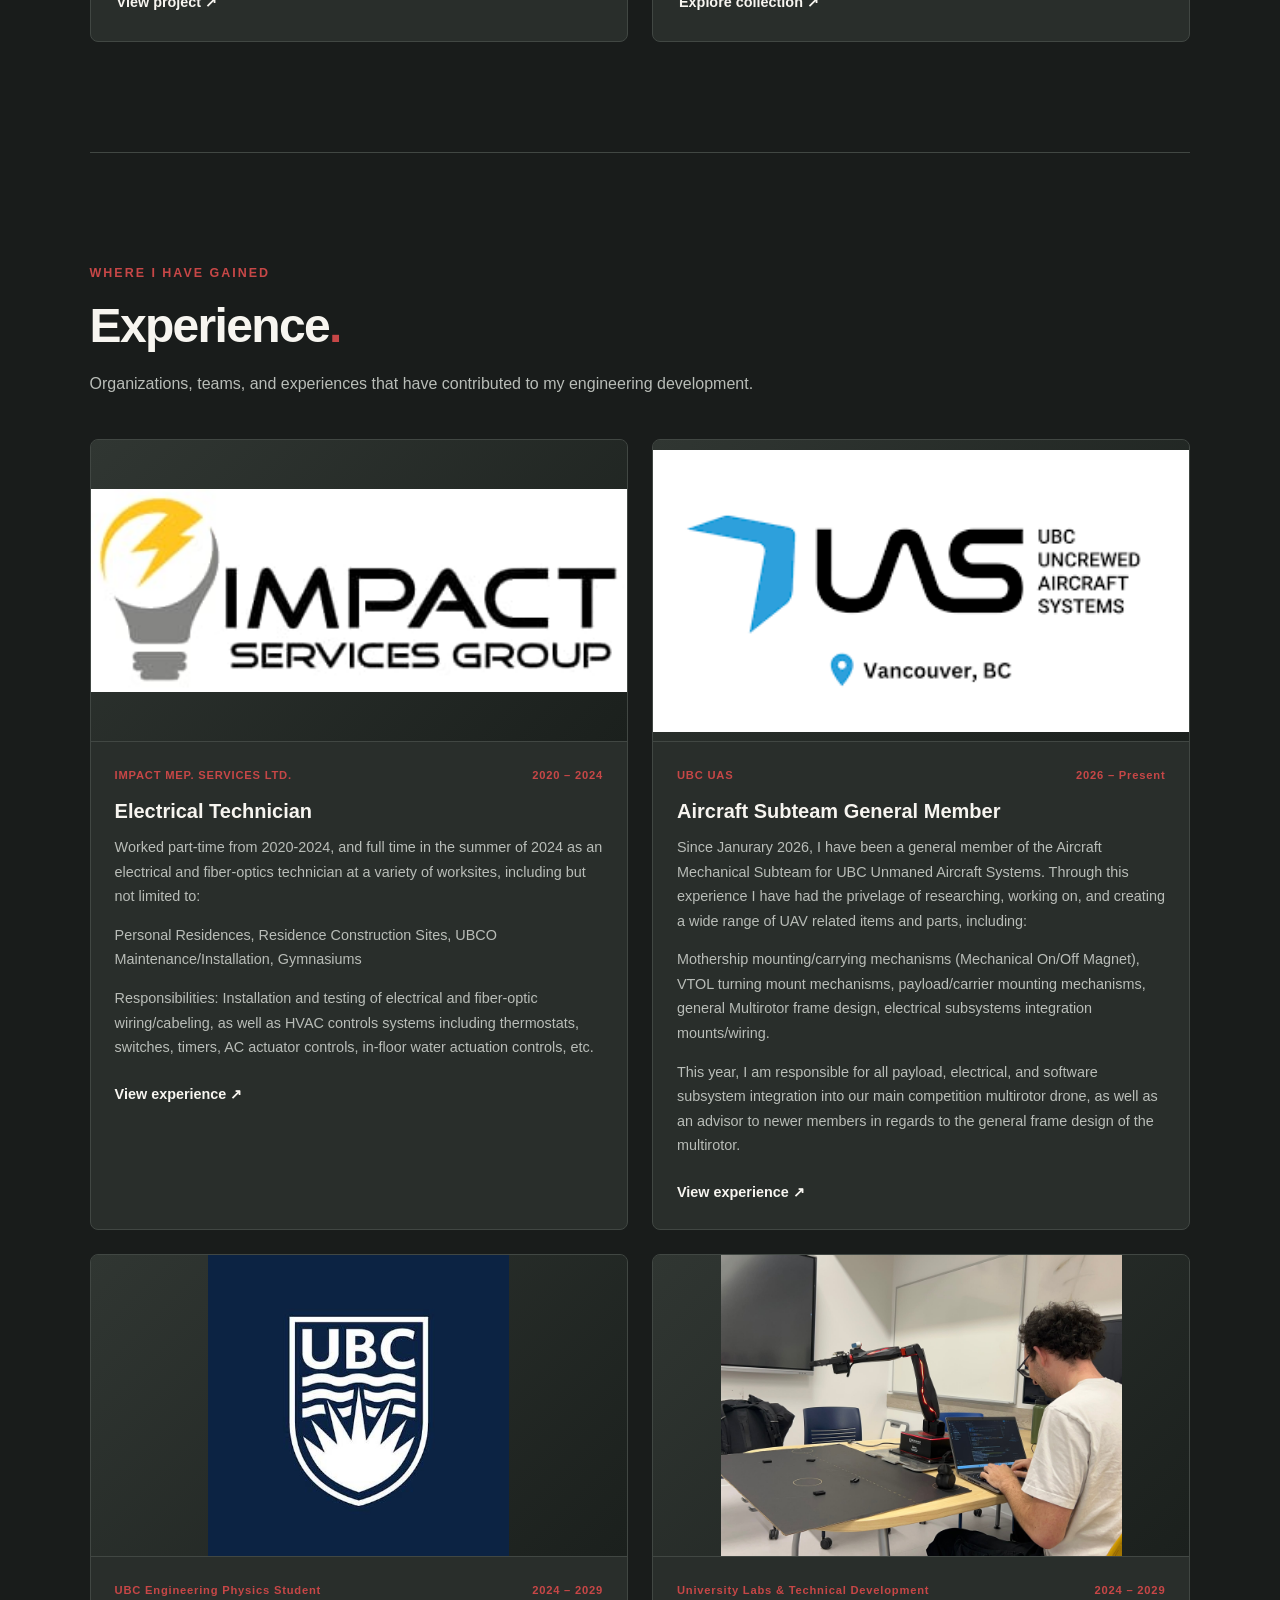
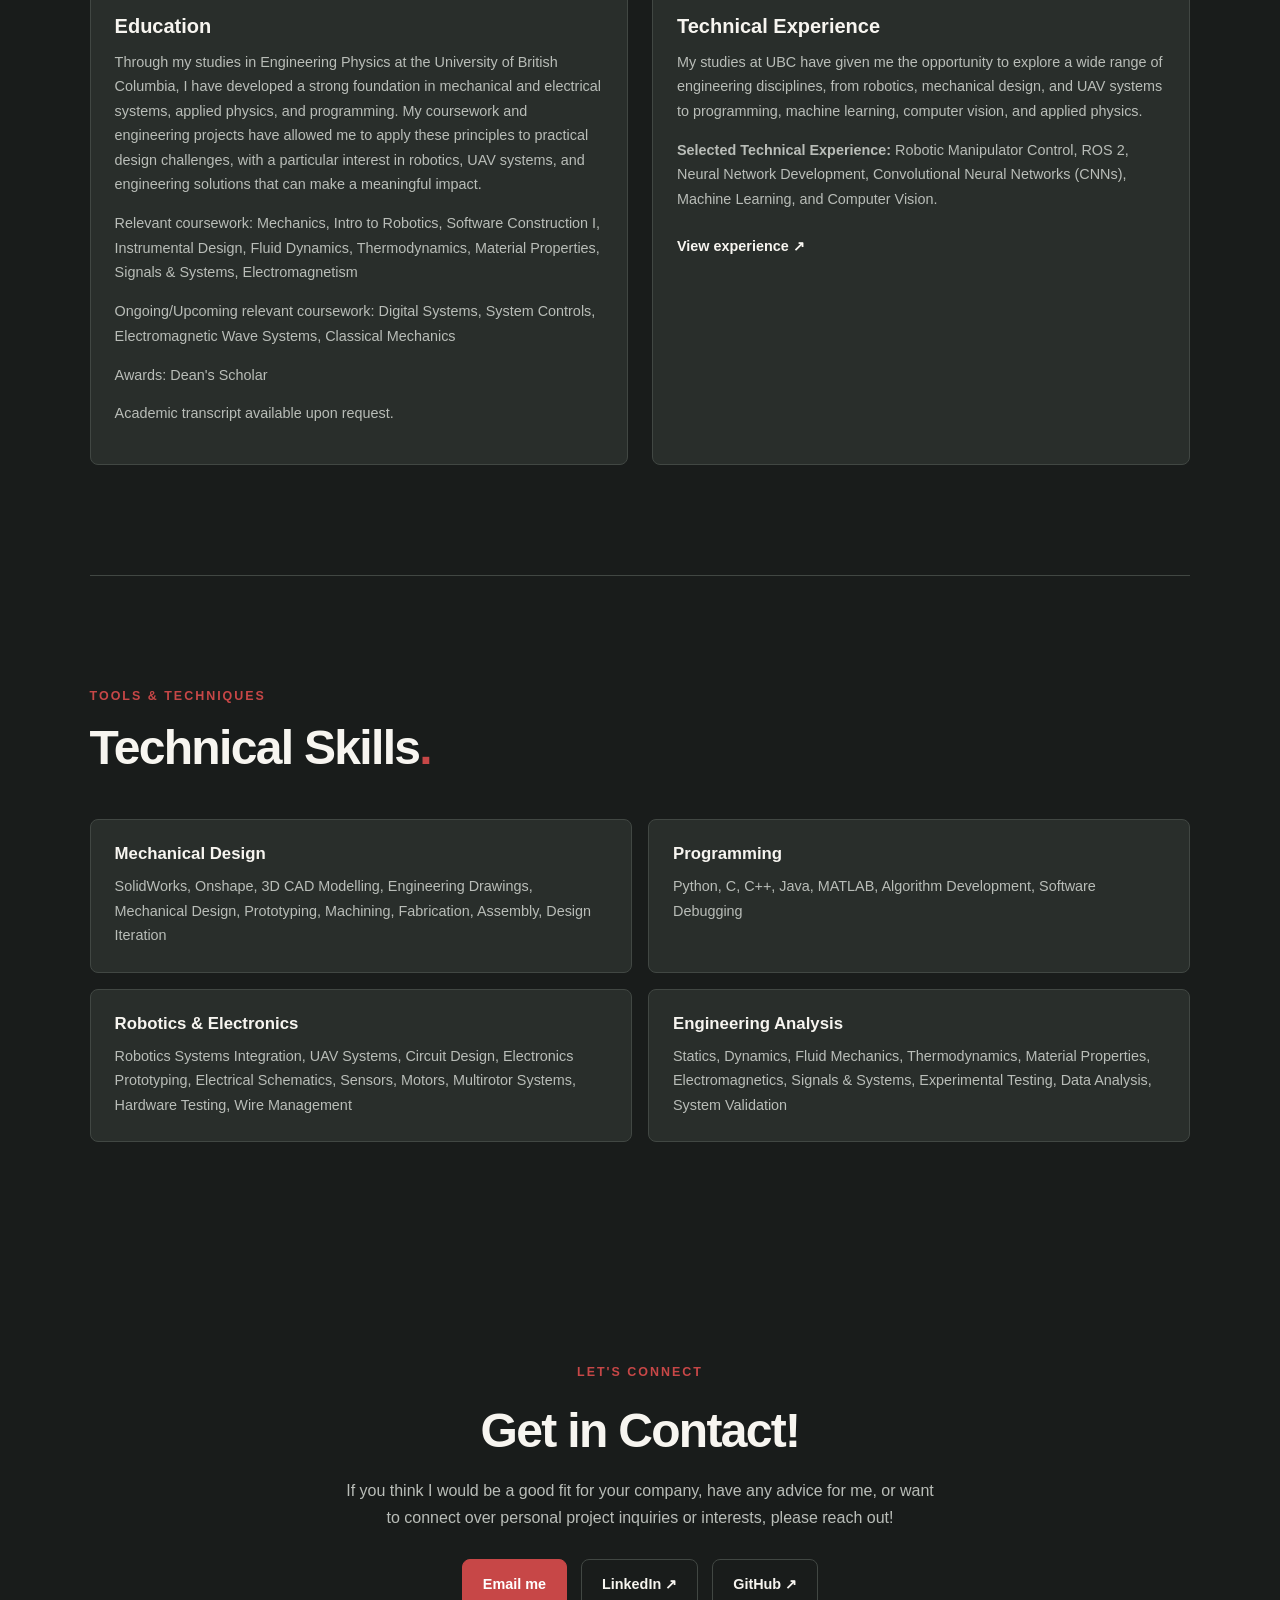
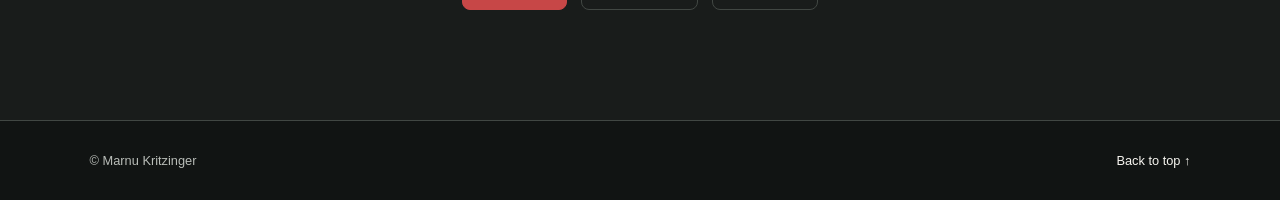
==== commit e0a6db99: "Fixed contact section" ====
--- a/index.html
+++ b/index.html
@@ -471,7 +471,7 @@
 
                     </div>
 
-                </div>
+                </a>
 
             </div>
 
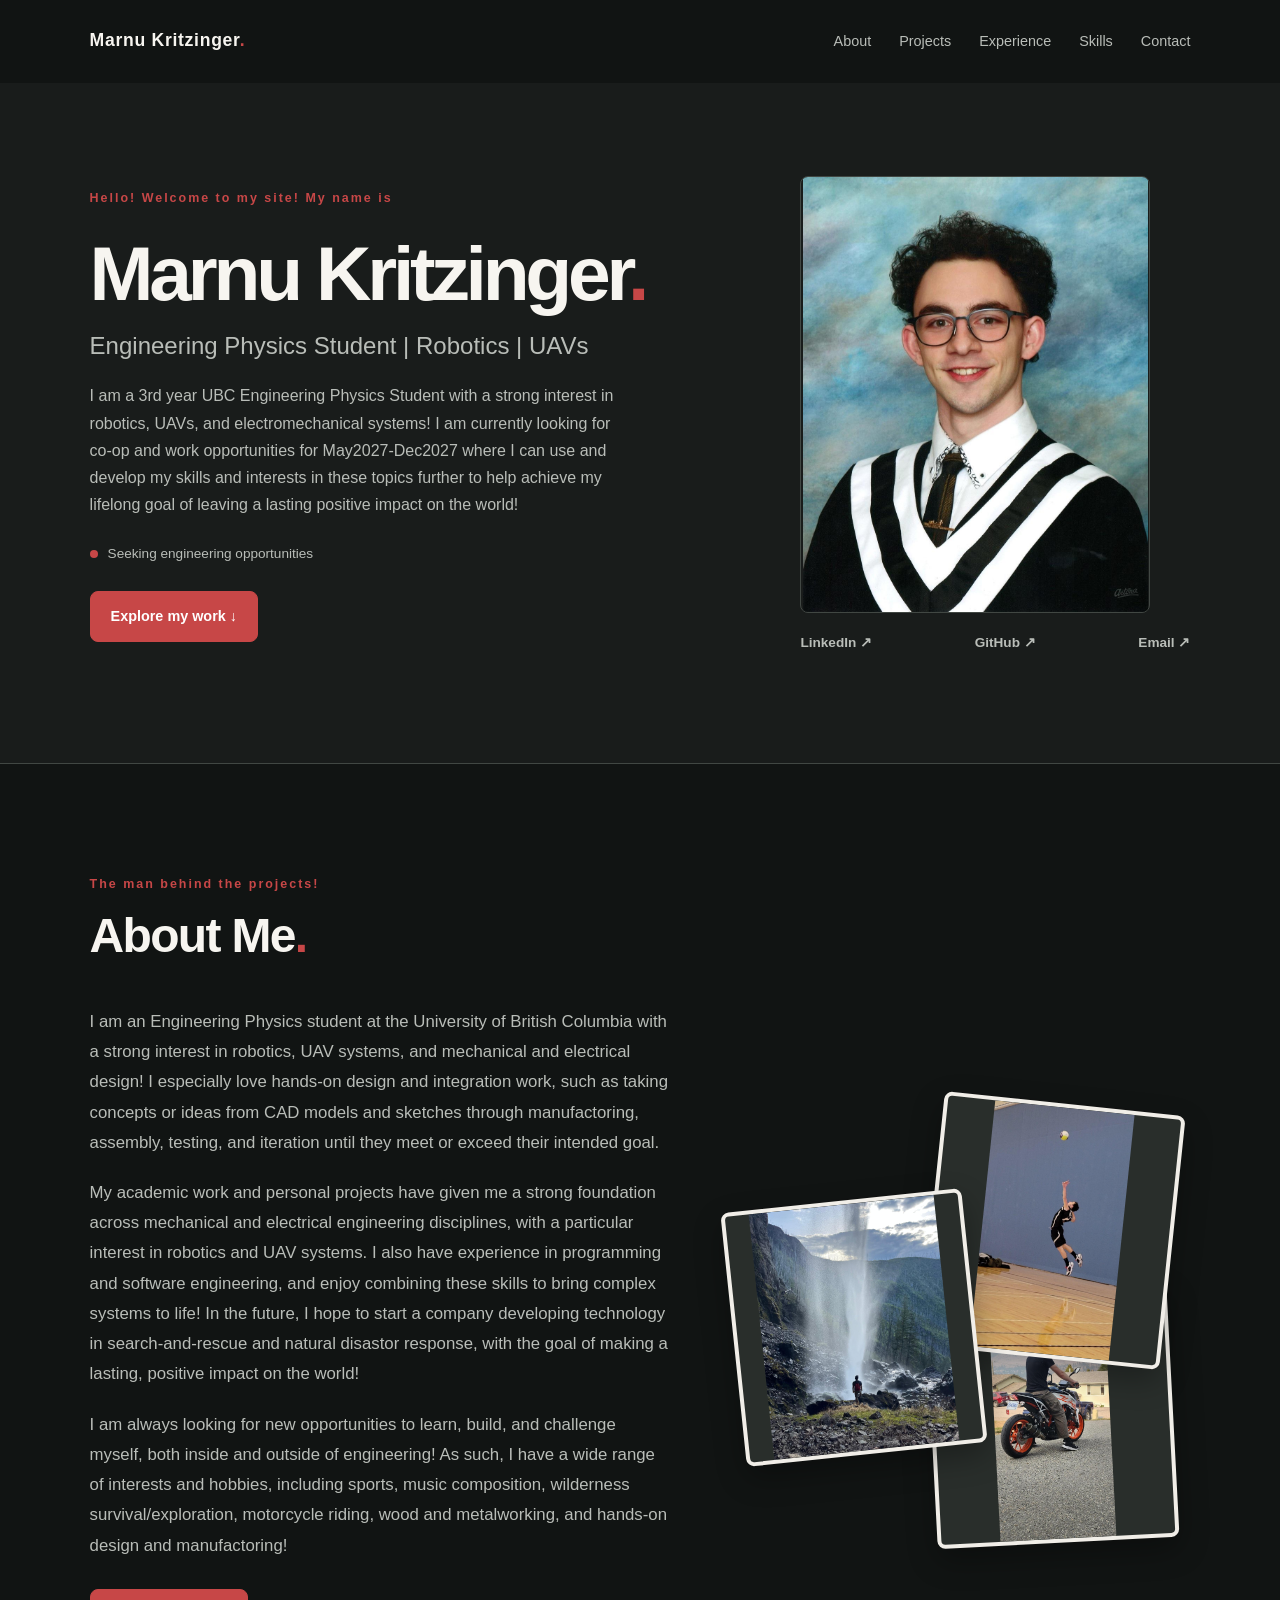
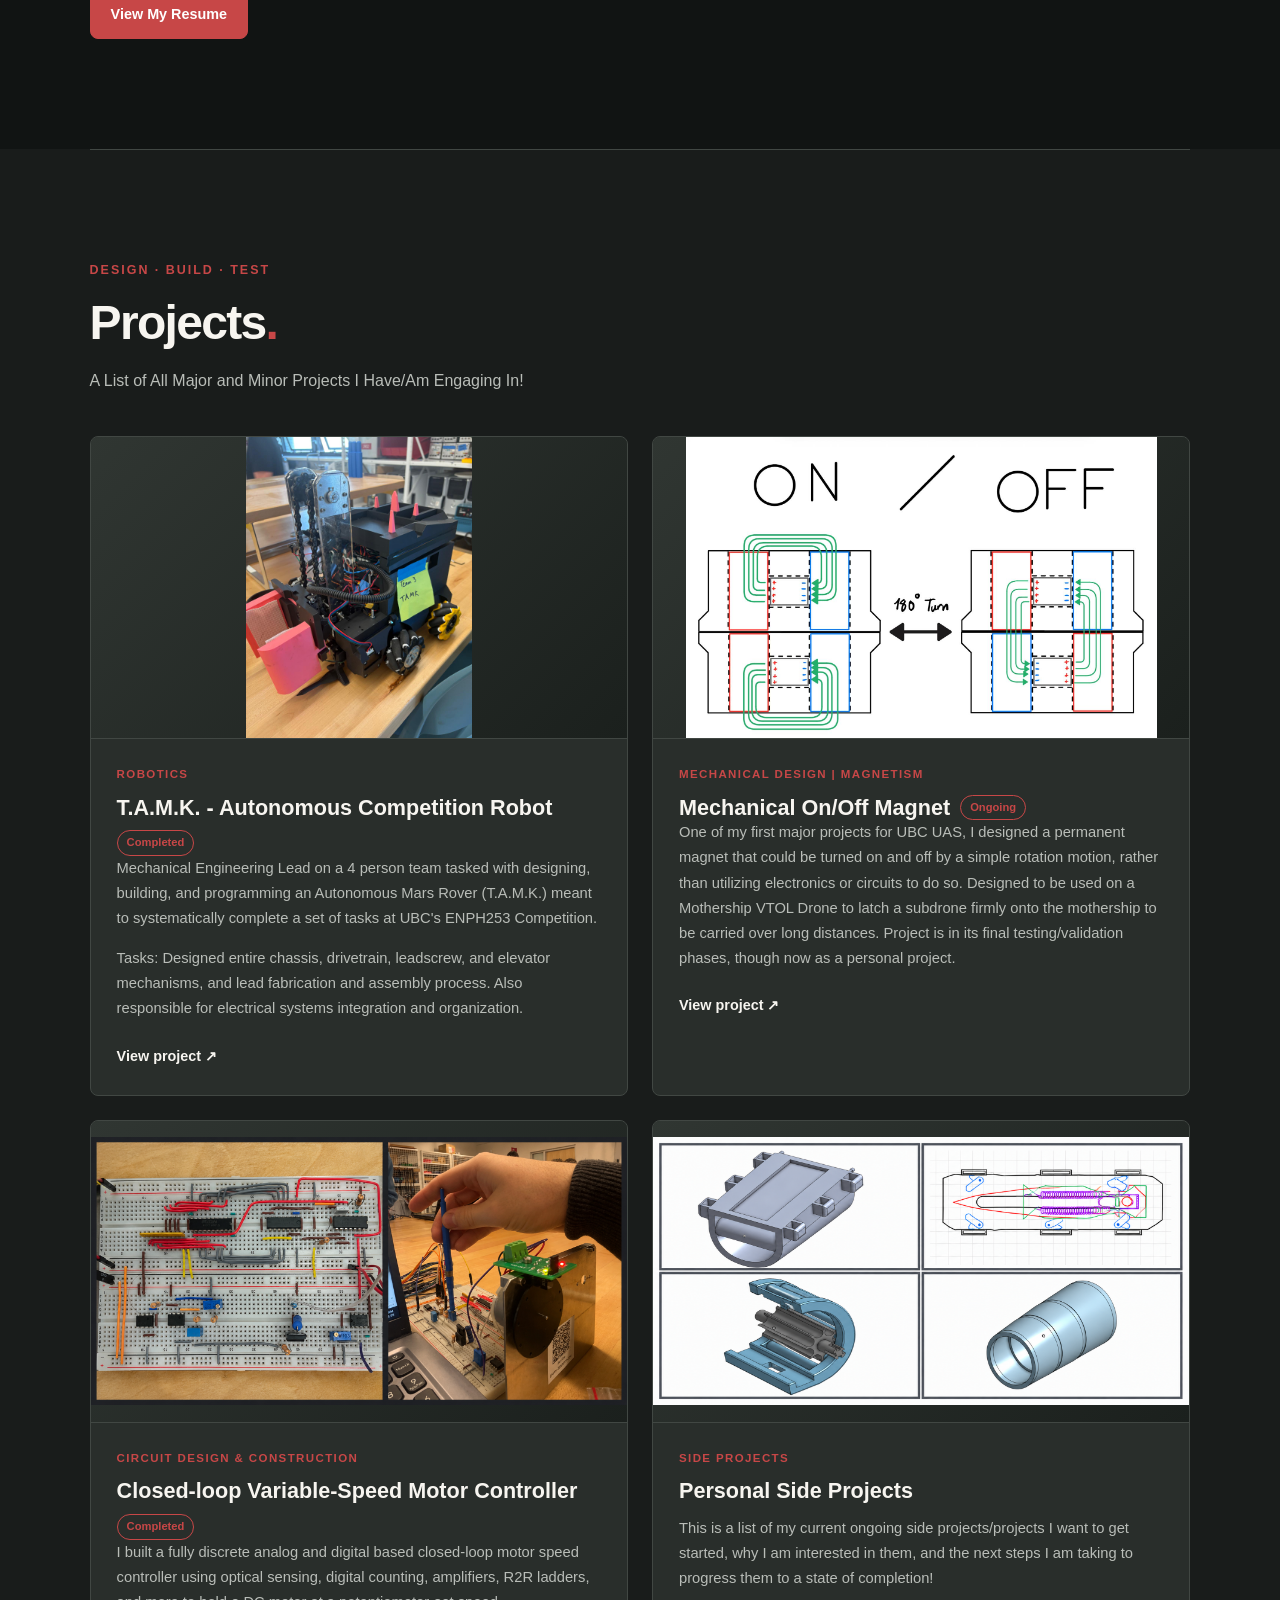
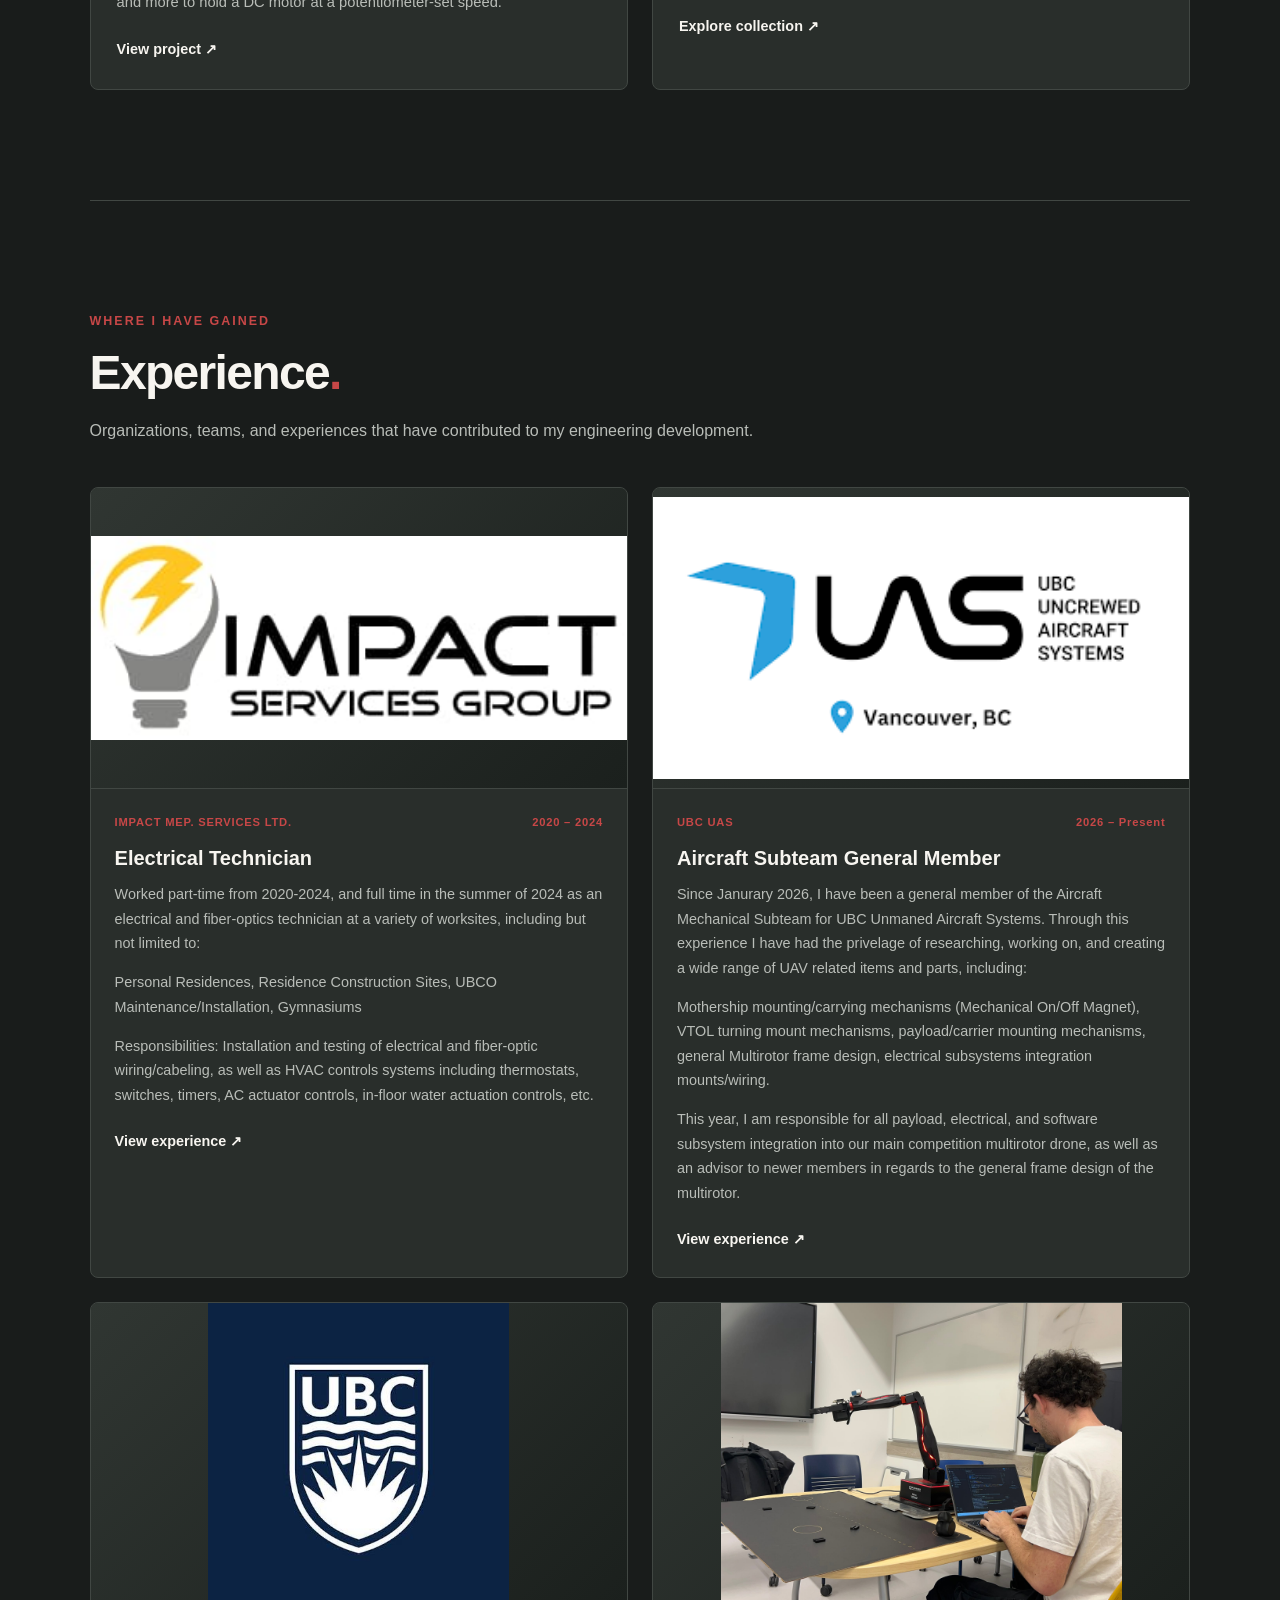
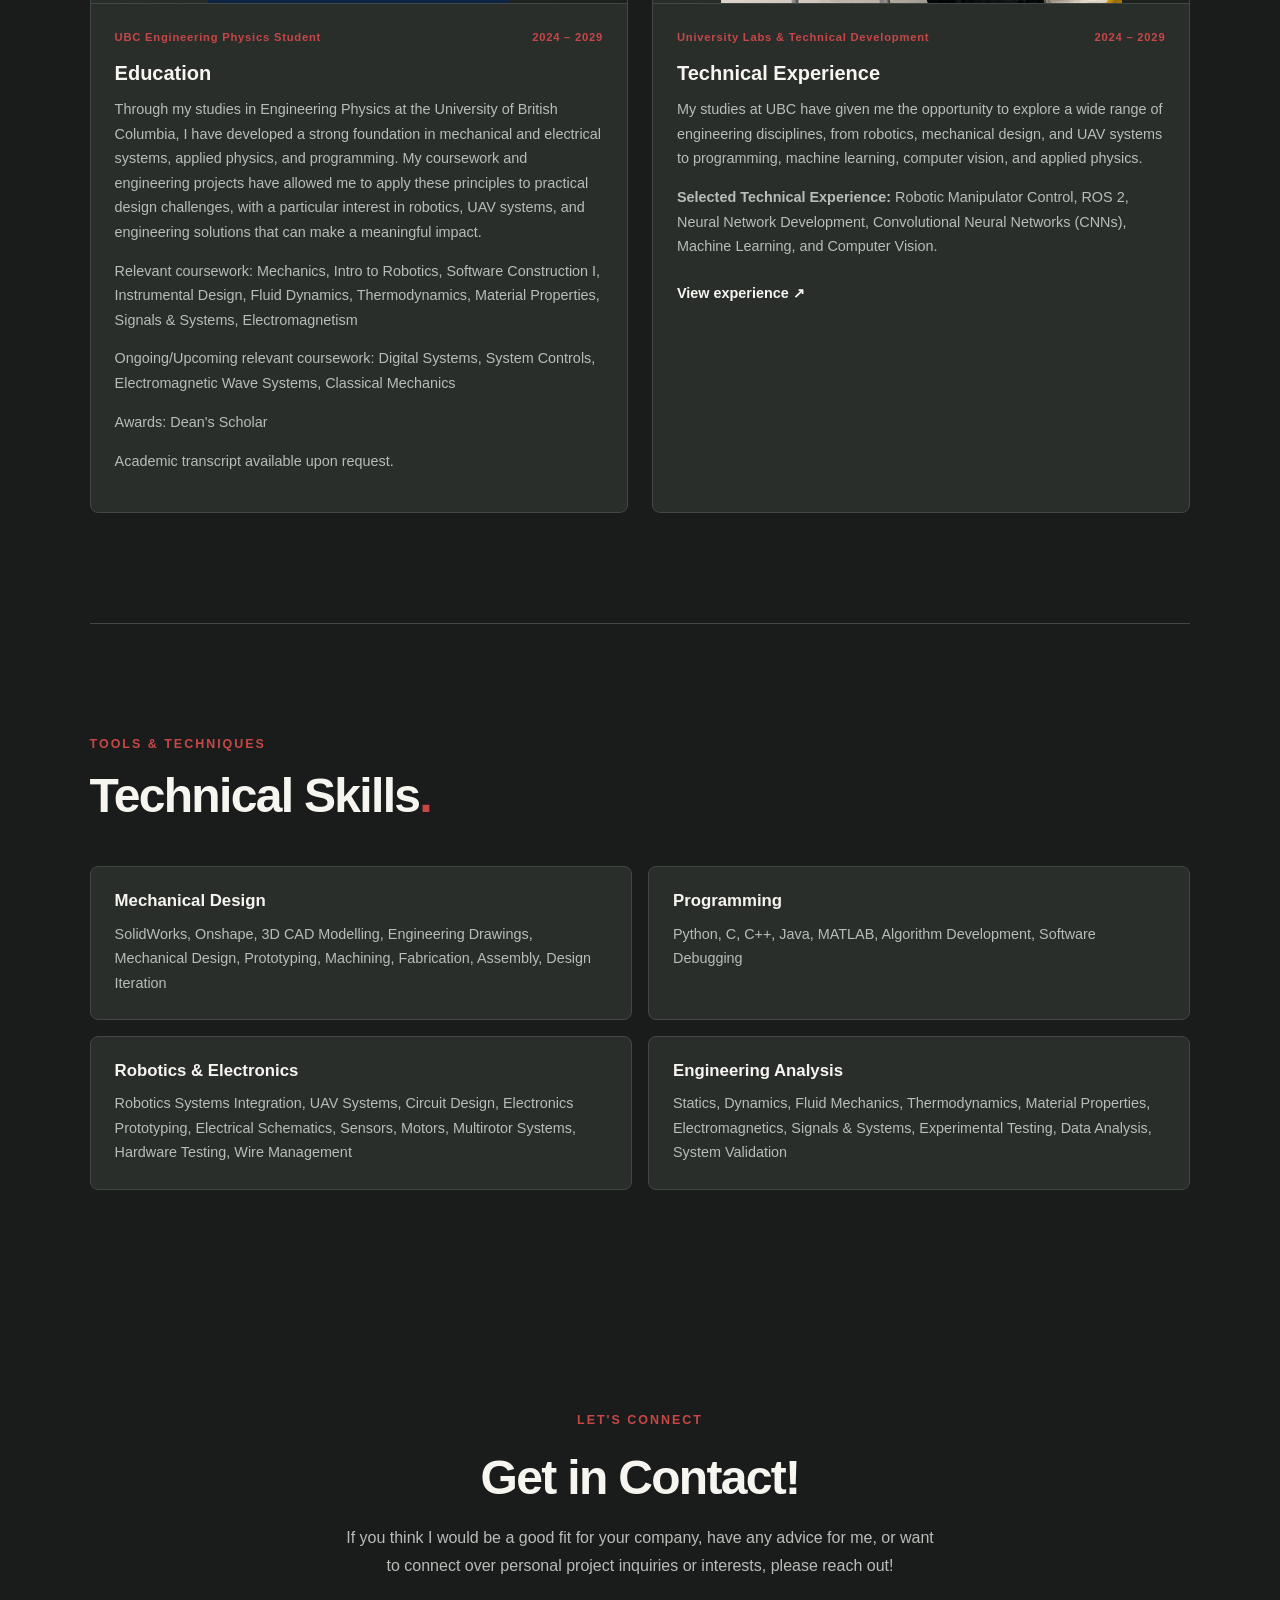
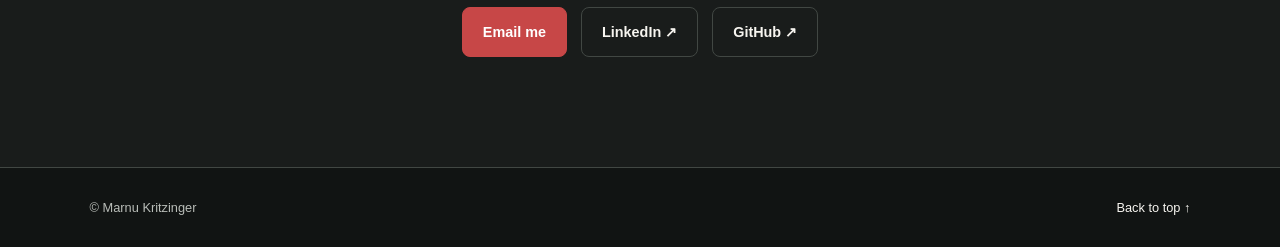
==== commit 7f56c5fd: "Updated Project Tags" ====
--- a/index.html
+++ b/index.html
@@ -196,7 +196,10 @@
 
                     <div class="project-info">
                         <p class="project-type">ROBOTICS</p>
-                        <h3>T.A.M.K. - Autonomous Competition Robot</h3>
+                        <div class="project-title-row">
+                            <h3>T.A.M.K. - Autonomous Competition Robot</h3>
+                            <span class="project-status">Completed</span>
+                        </div>
                         <p>
                             Mechanical Engineering Lead on a 4 person team tasked with designing, building, and programming
                             an Autonomous Mars Rover (T.A.M.K.) meant to systematically complete a set of tasks at UBC's ENPH253 Competition.
@@ -252,7 +255,11 @@
 
                     <div class="project-info">
                         <p class="project-type">CIRCUIT DESIGN & CONSTRUCTION</p>
-                        <h3>Closed-loop Variable-Speed Motor Controller</h3>
+                        <div class="project-title-row">
+                            <h3>Closed-loop Variable-Speed Motor Controller</h3>
+                            <span class="project-status">Completed</span>
+                        </div>
+                        
                         <p>
                             I built a fully discrete analog and digital based closed-loop motor speed controller using optical sensing,
                             digital counting, amplifiers, R2R ladders, and more to hold a DC motor at a potentiometer-set speed.
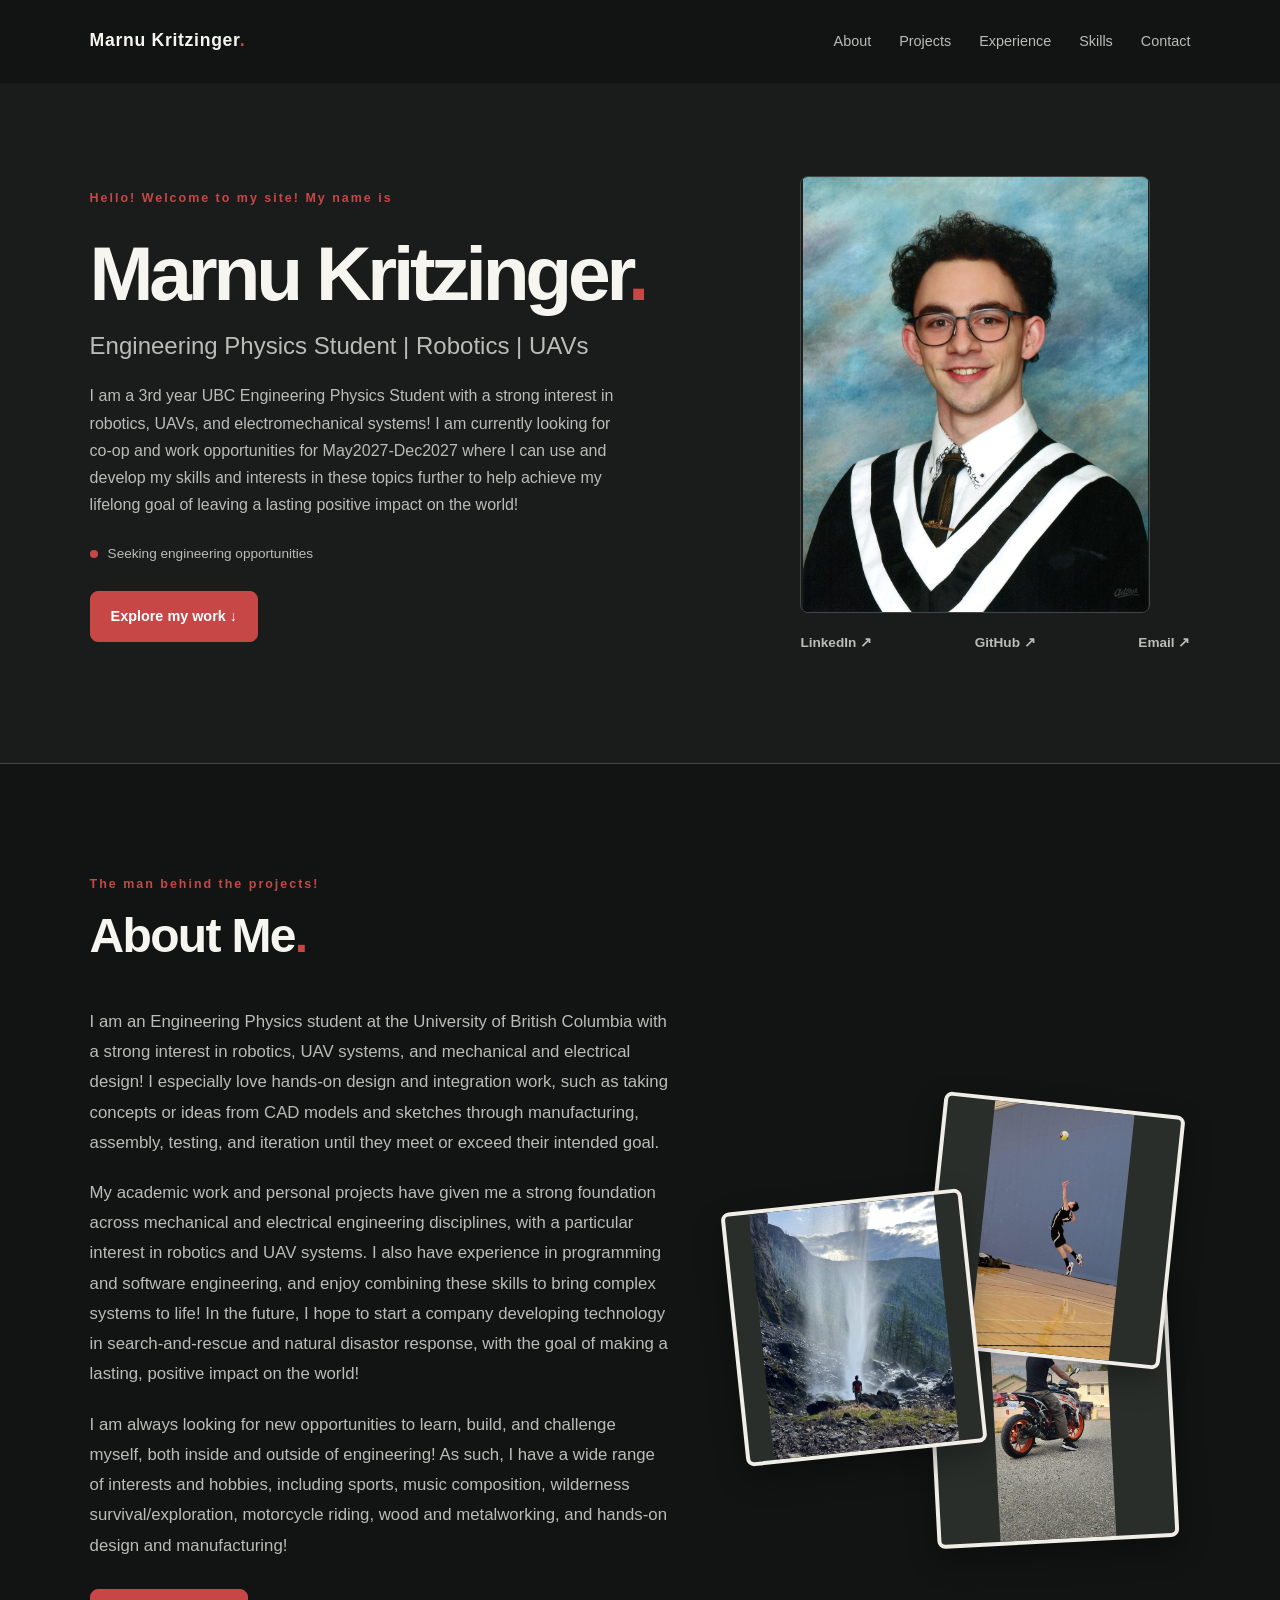
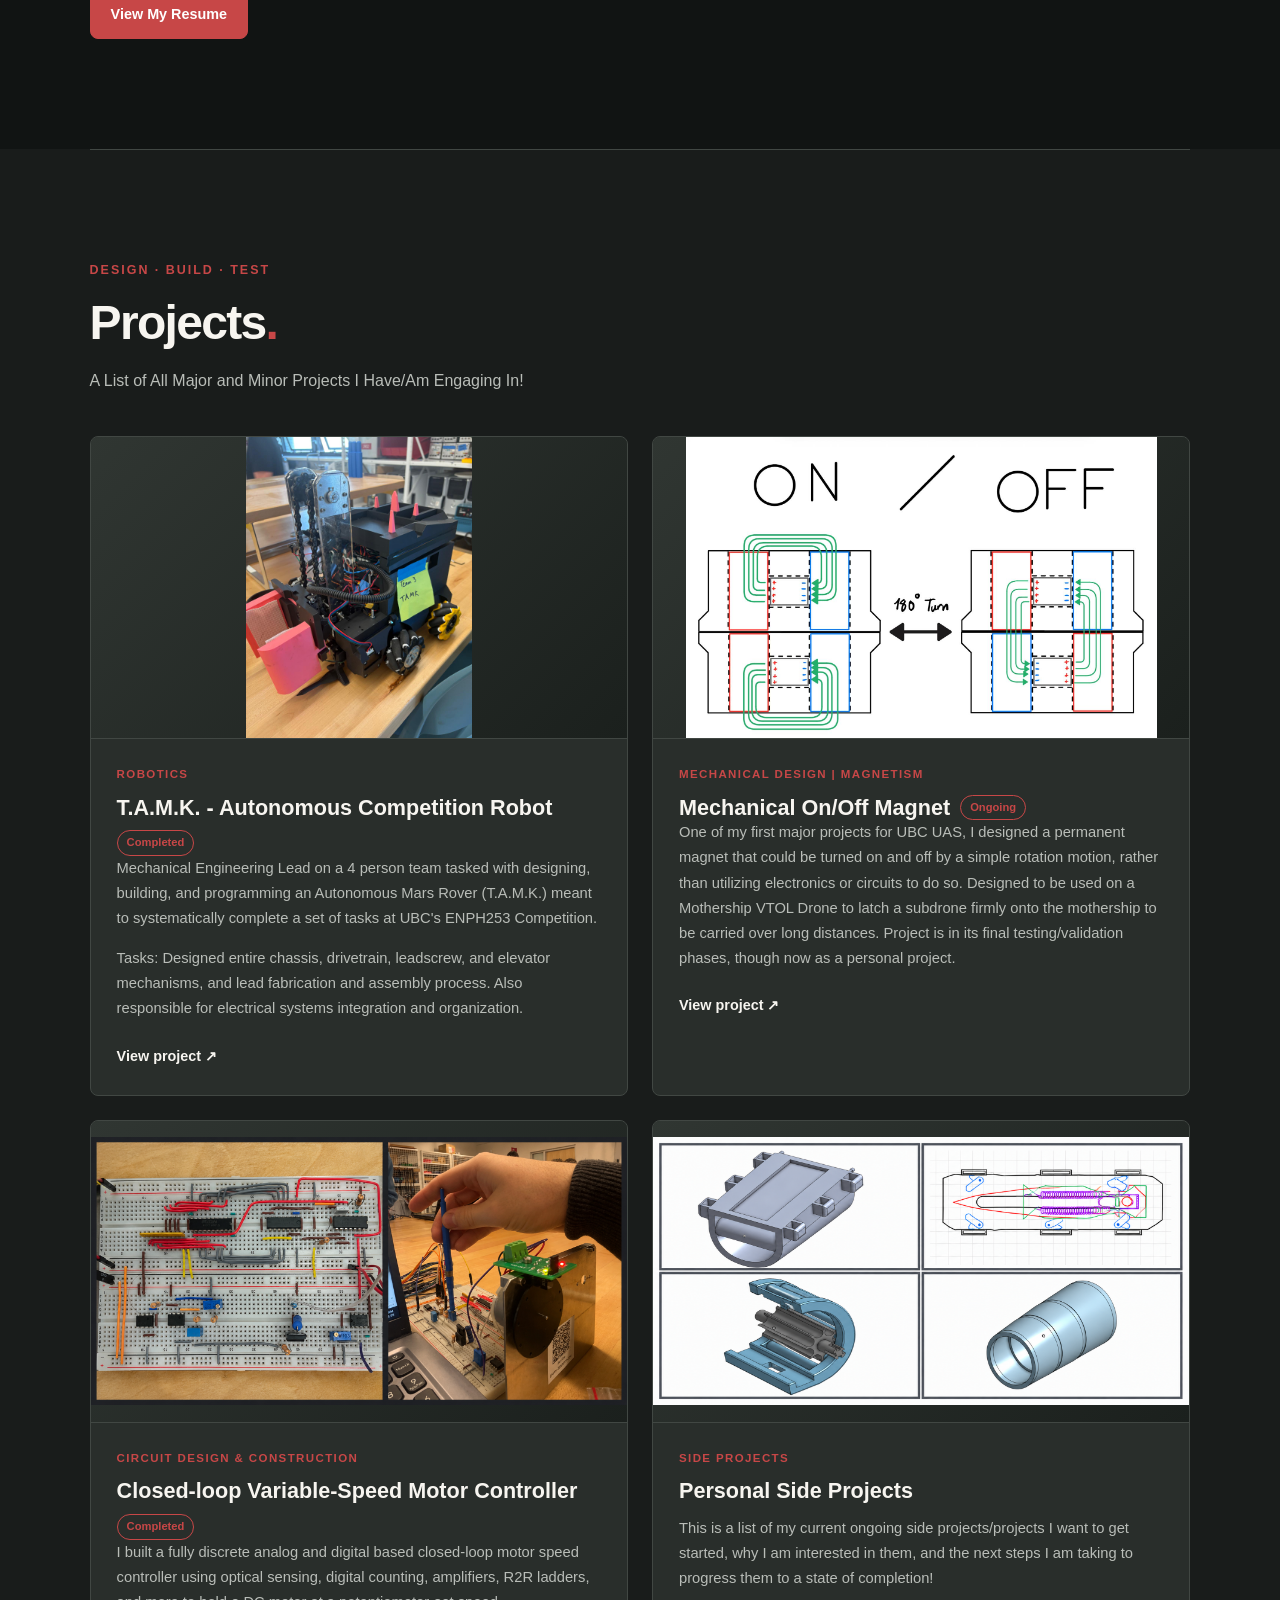
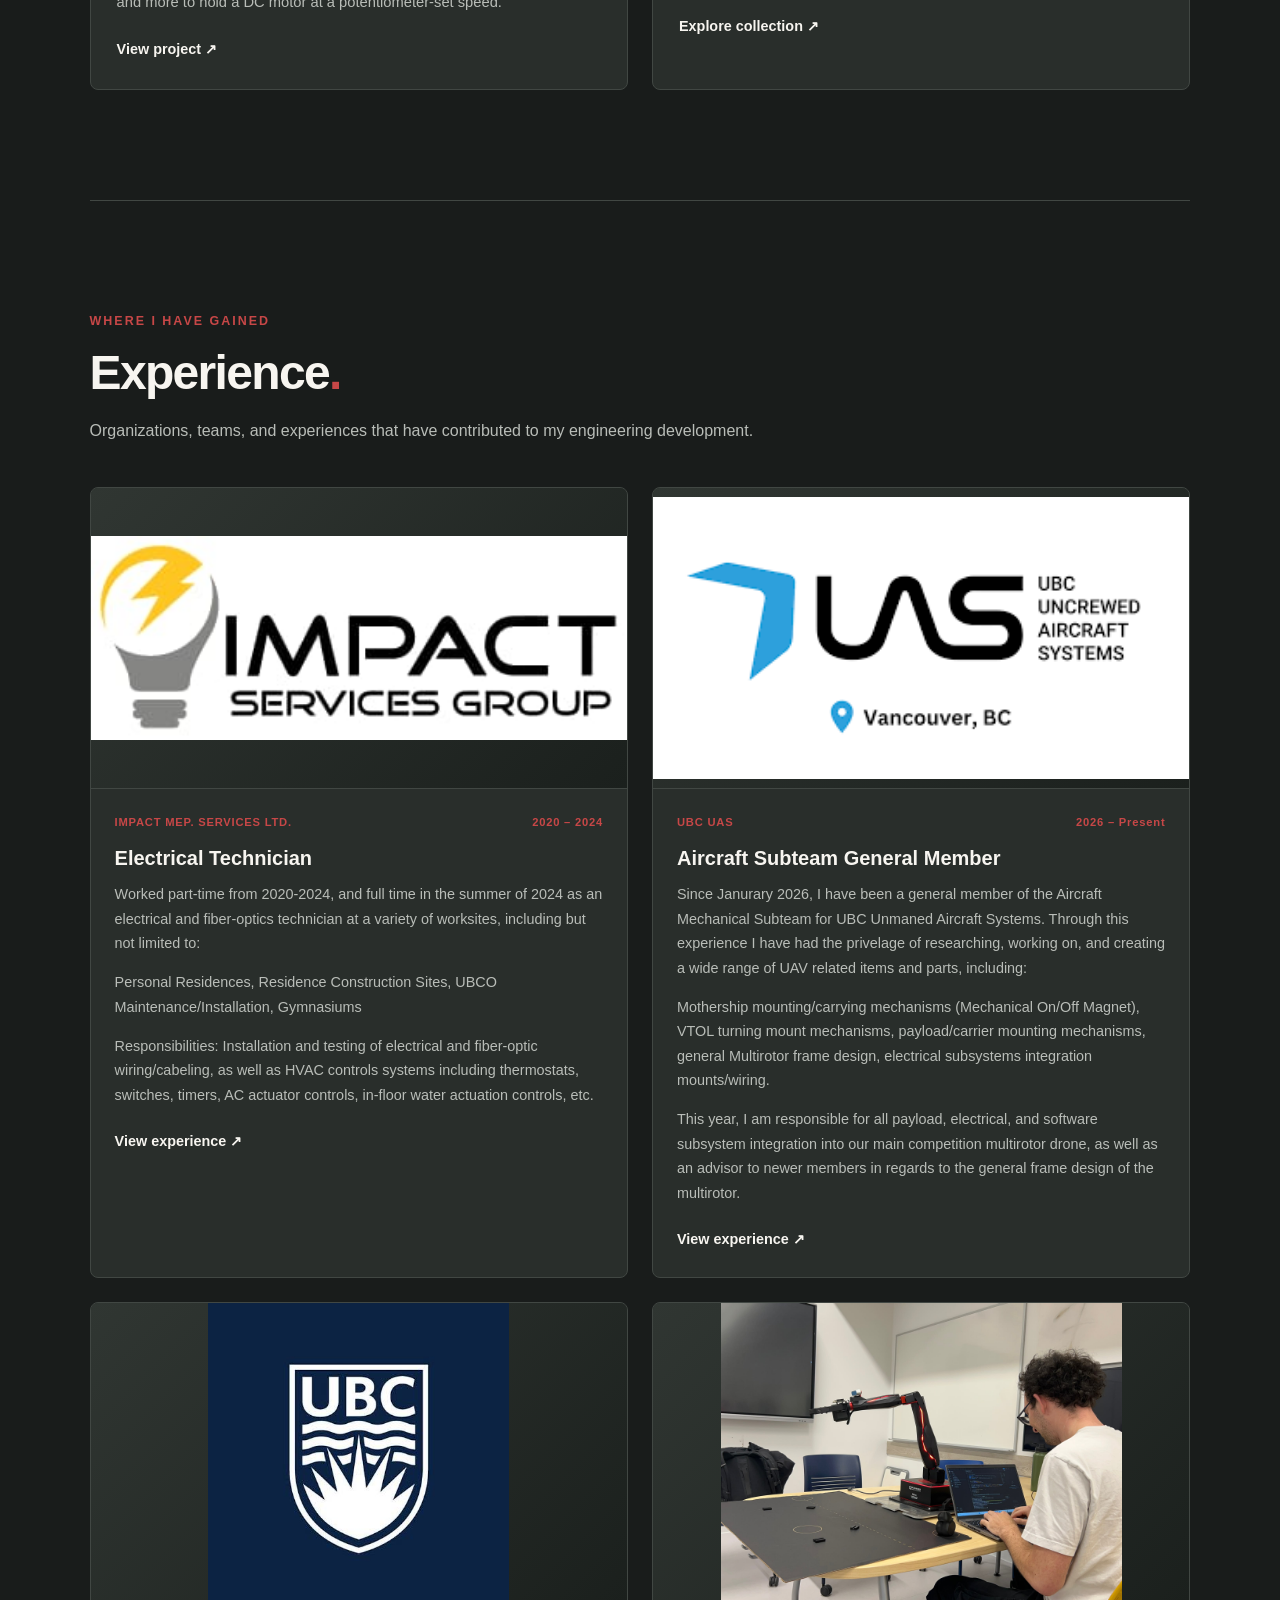
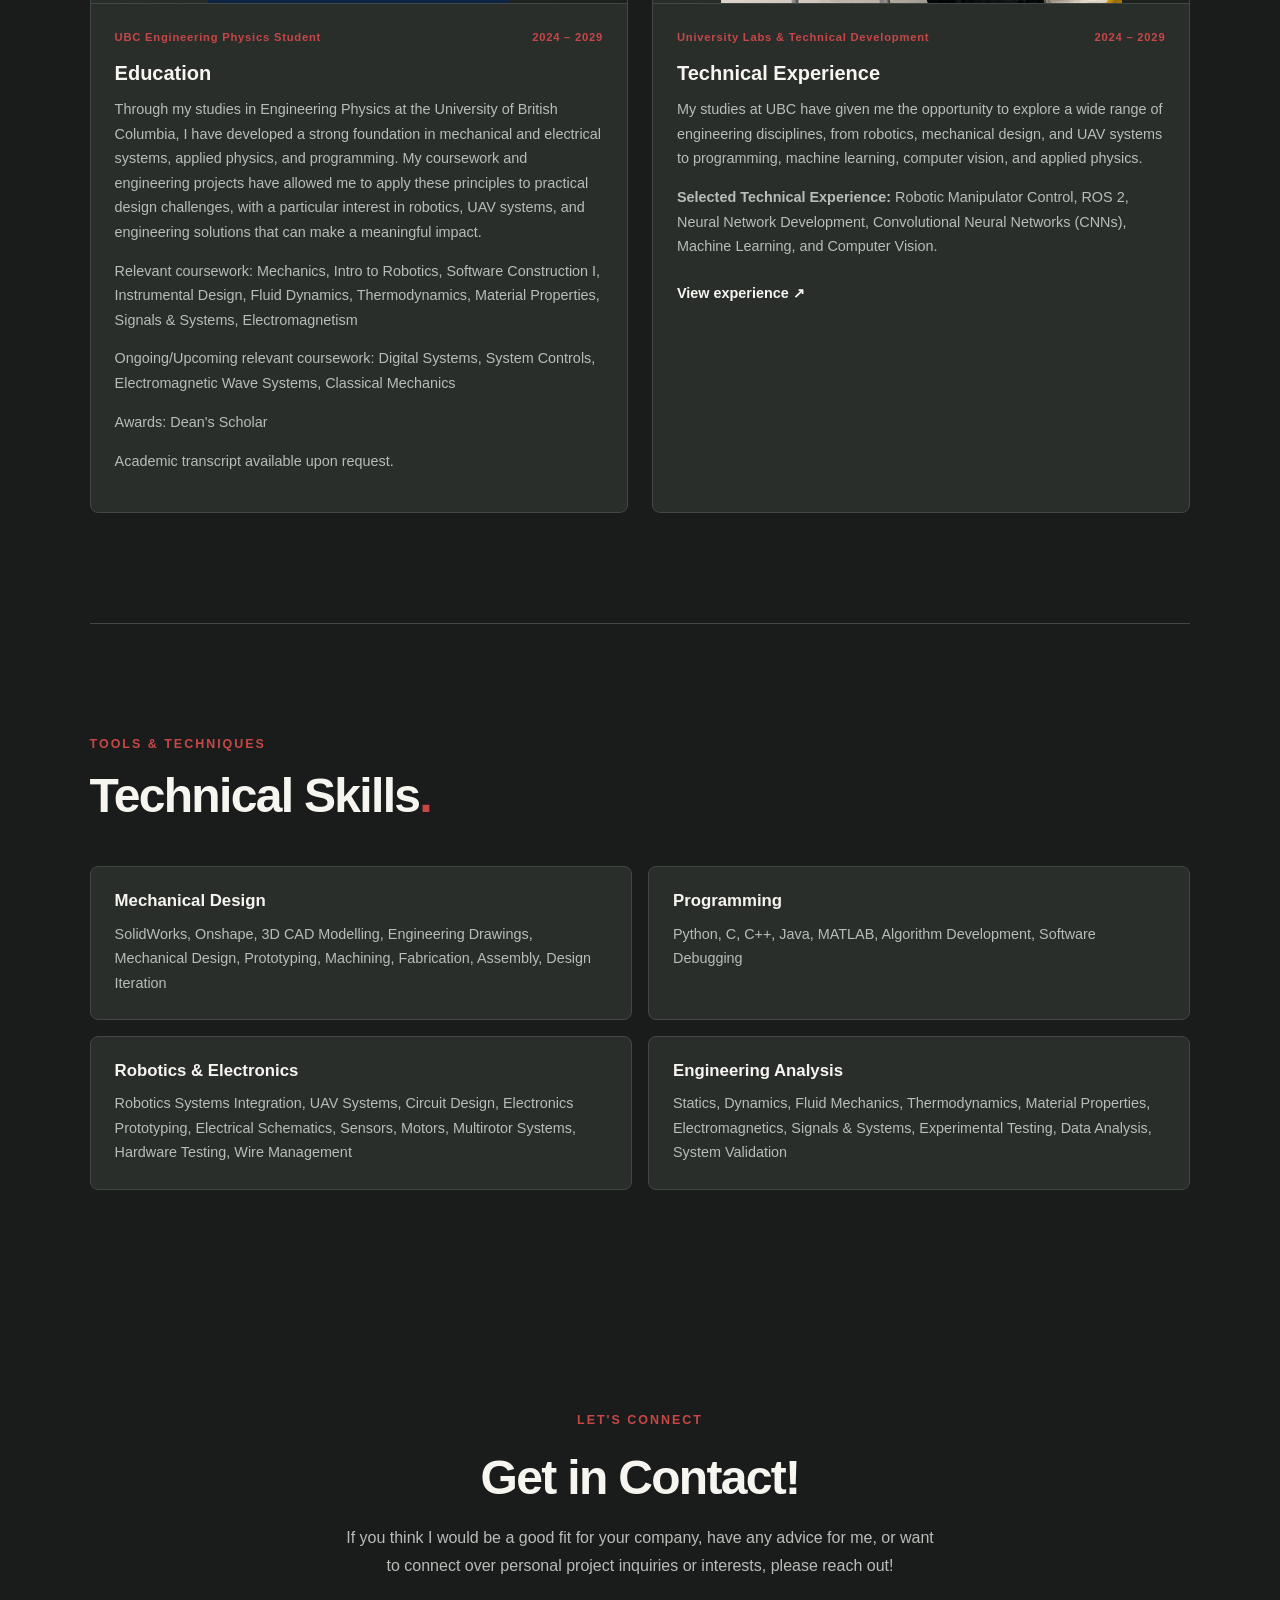
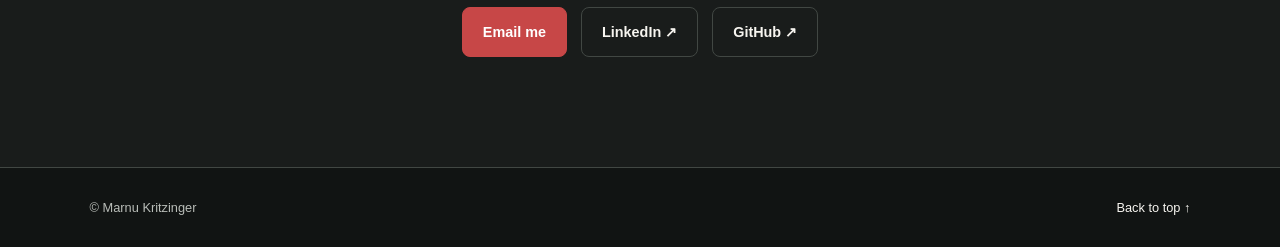
==== commit 2e0f19a3: "manufacturing typo mistake" ====
--- a/index.html
+++ b/index.html
@@ -118,7 +118,7 @@
                         Columbia with a strong interest in robotics, UAV systems, and 
                         mechanical and electrical design! I especially love hands-on design and 
                         integration work, such as taking concepts or ideas from CAD models and
-                        sketches through manufactoring, assembly, testing, and iteration until
+                        sketches through manufacturing, assembly, testing, and iteration until
                         they meet or exceed their intended goal.
                     </p>
 
@@ -138,7 +138,7 @@
                         myself, both inside and outside of engineering! As such, I have a wide
                         range of interests and hobbies, including sports, music composition, 
                         wilderness survival/exploration, motorcycle riding, wood and metalworking, and 
-                        hands-on design and manufactoring!
+                        hands-on design and manufacturing!
                     </p>
 
                     <div class="about-resume">
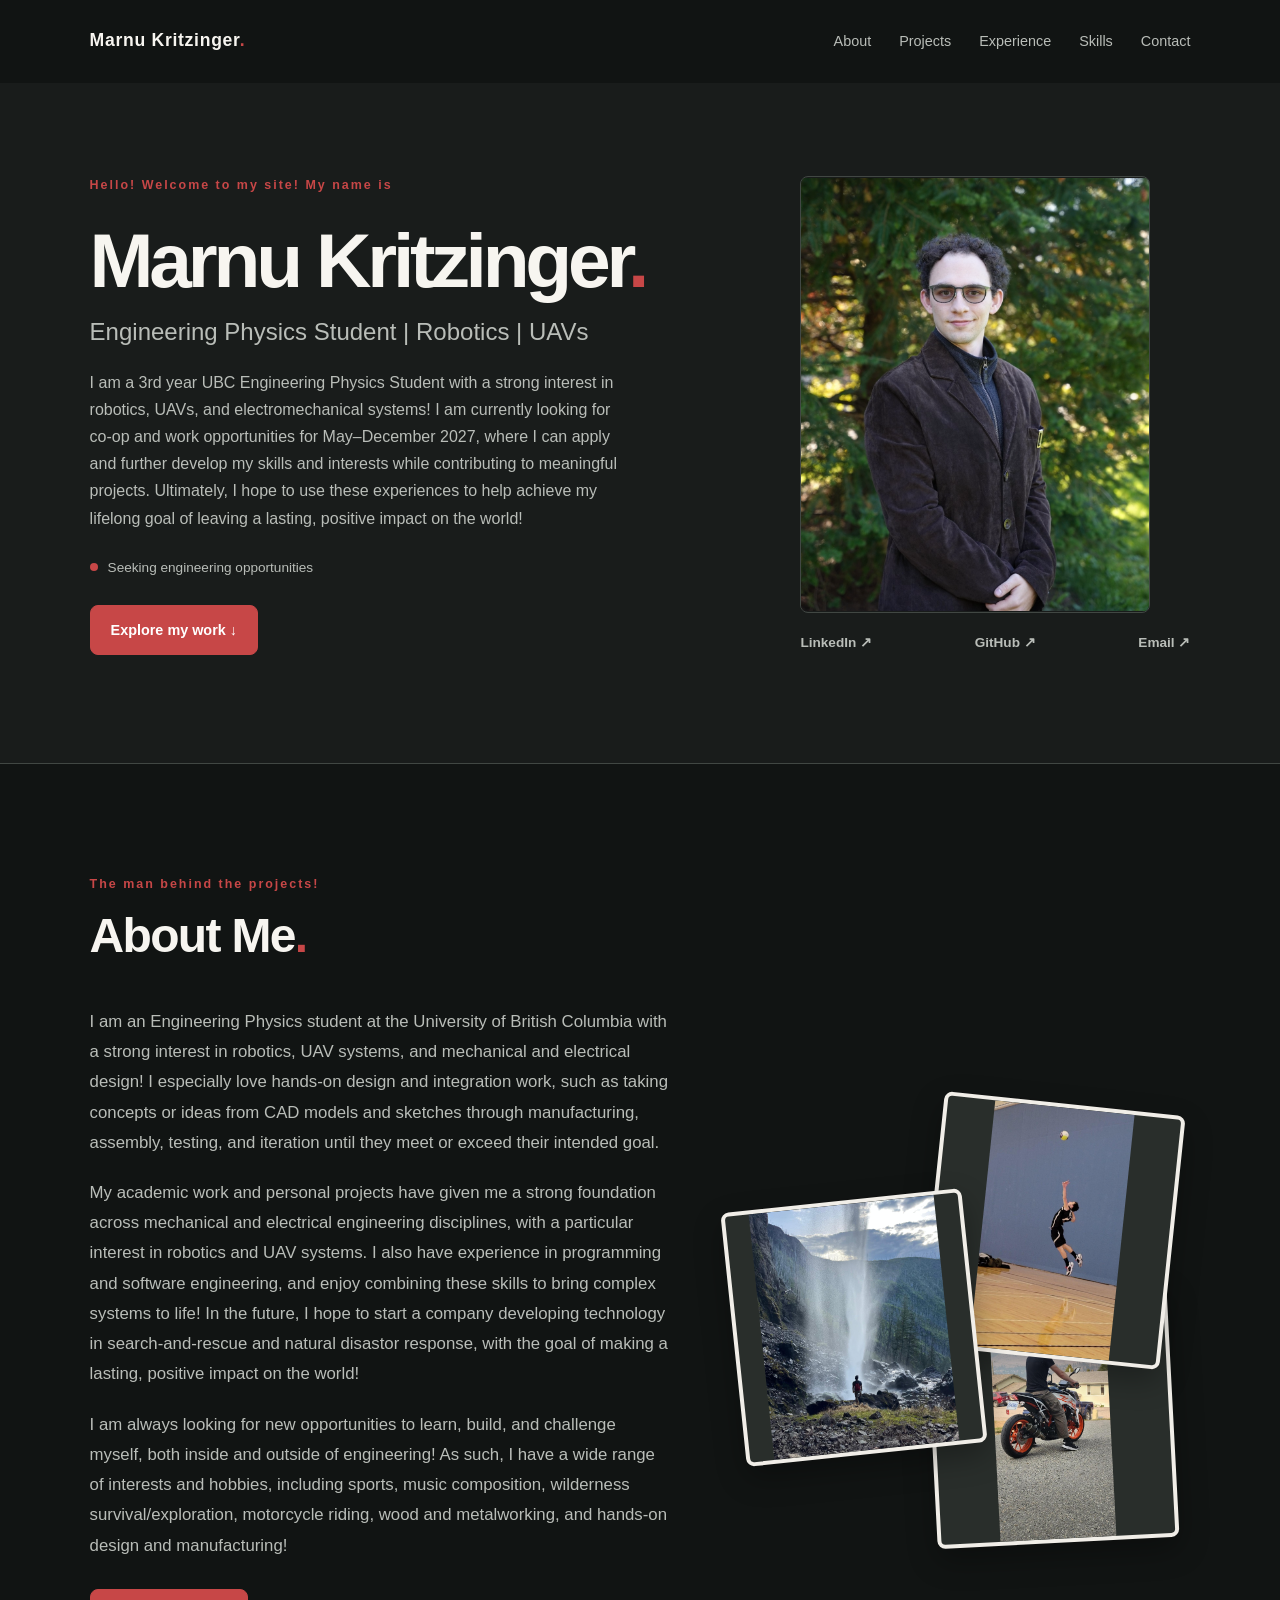
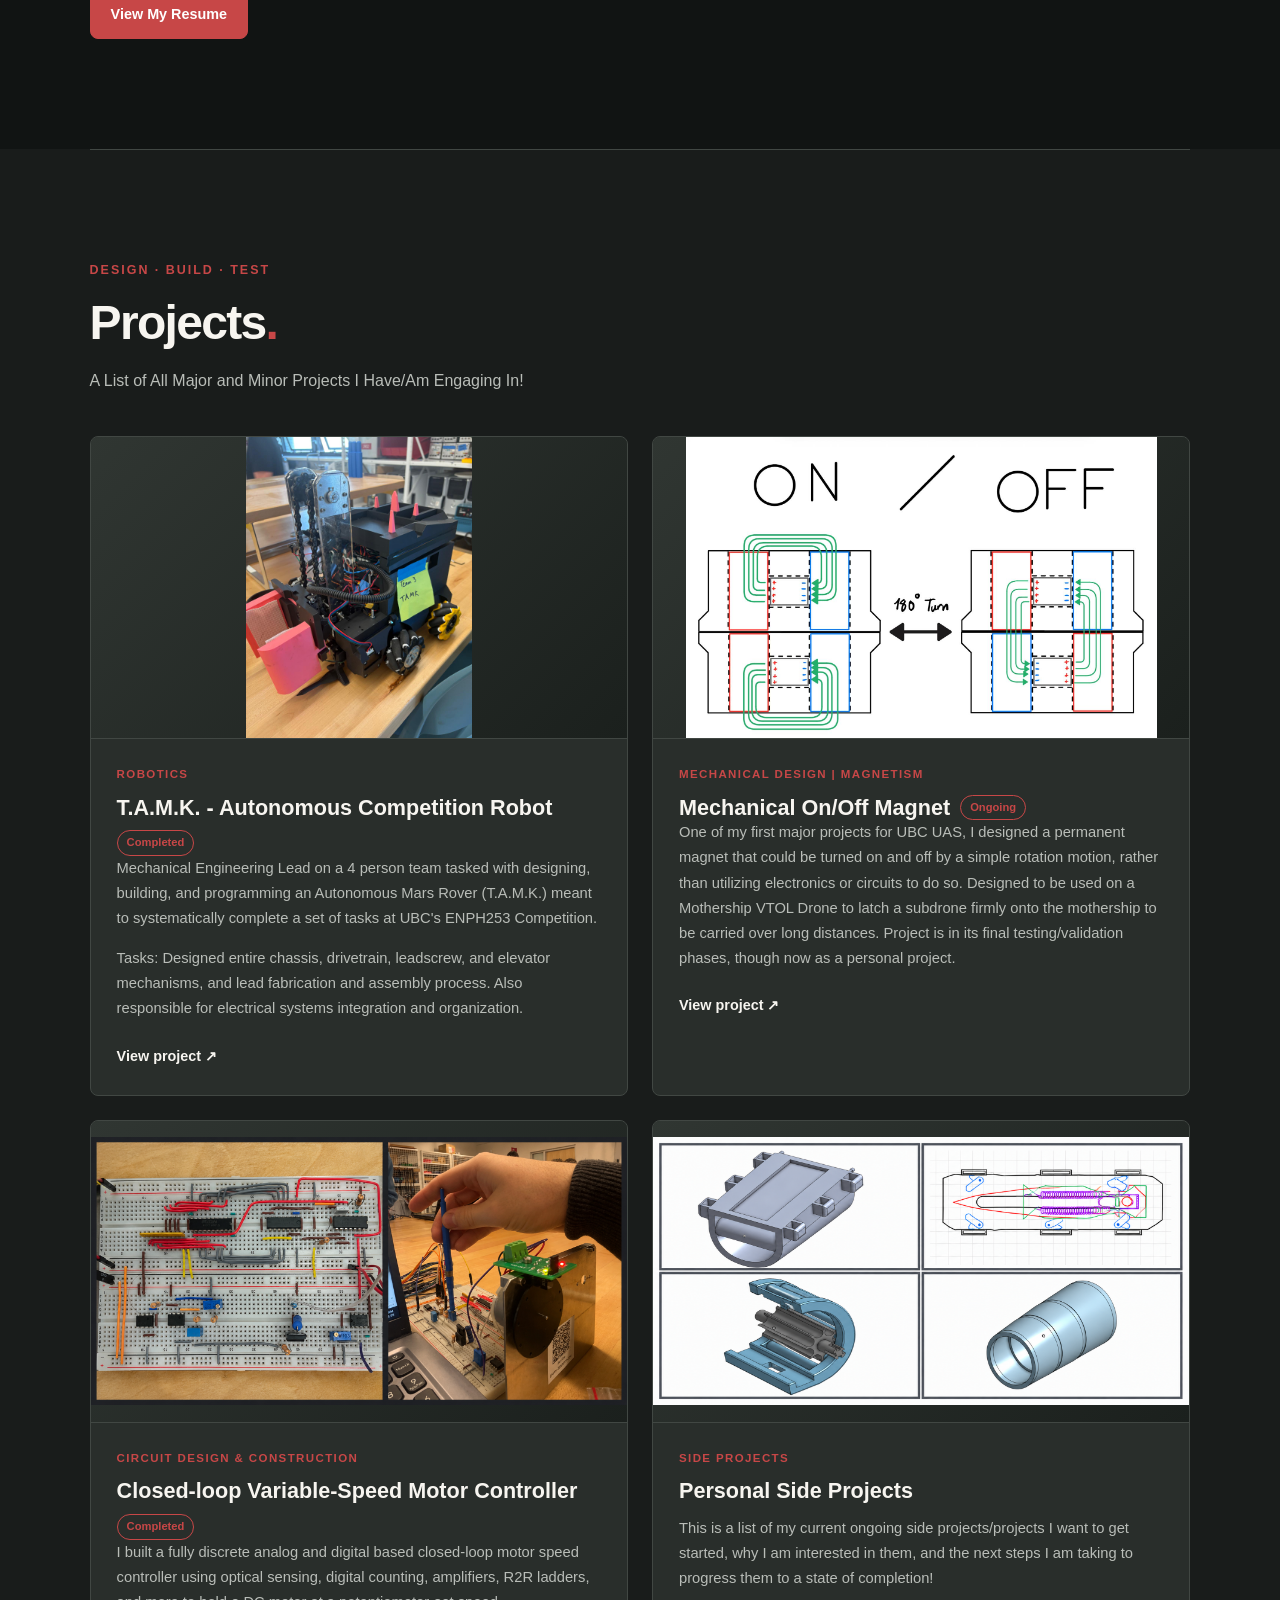
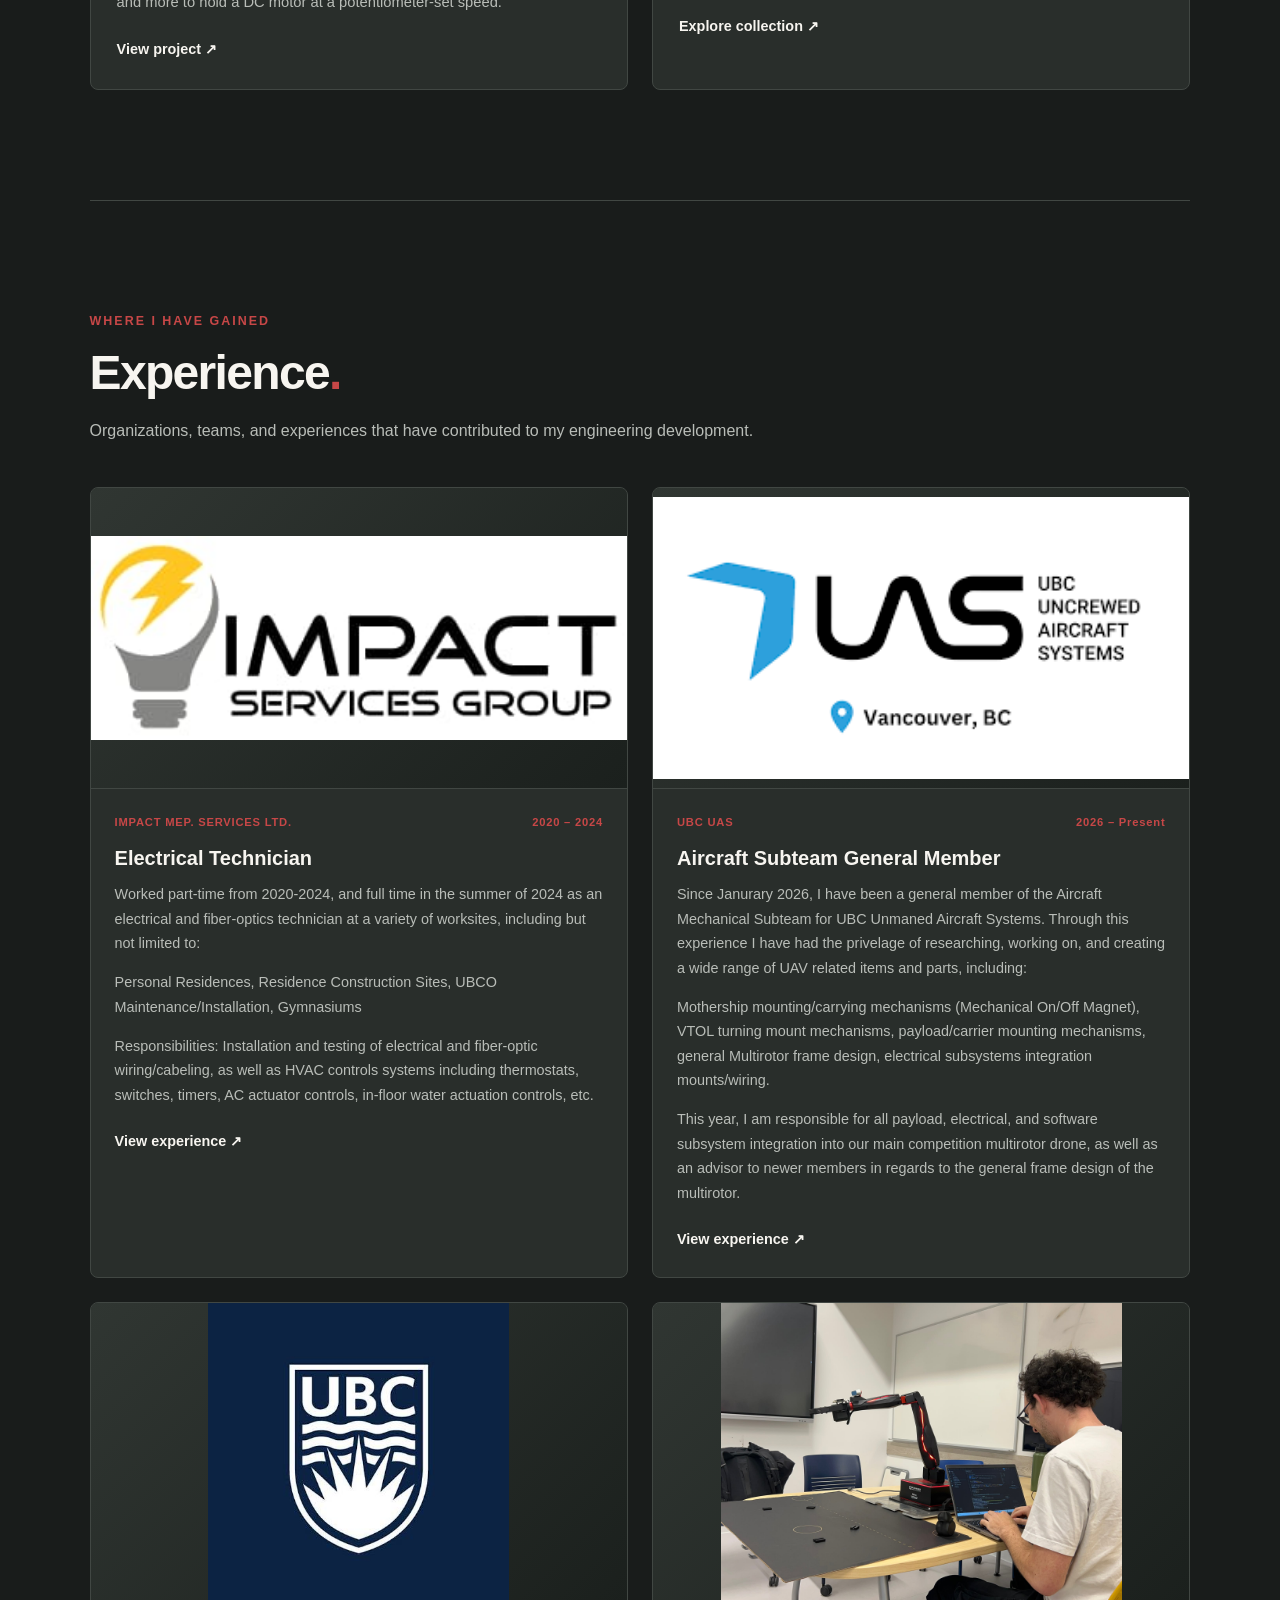
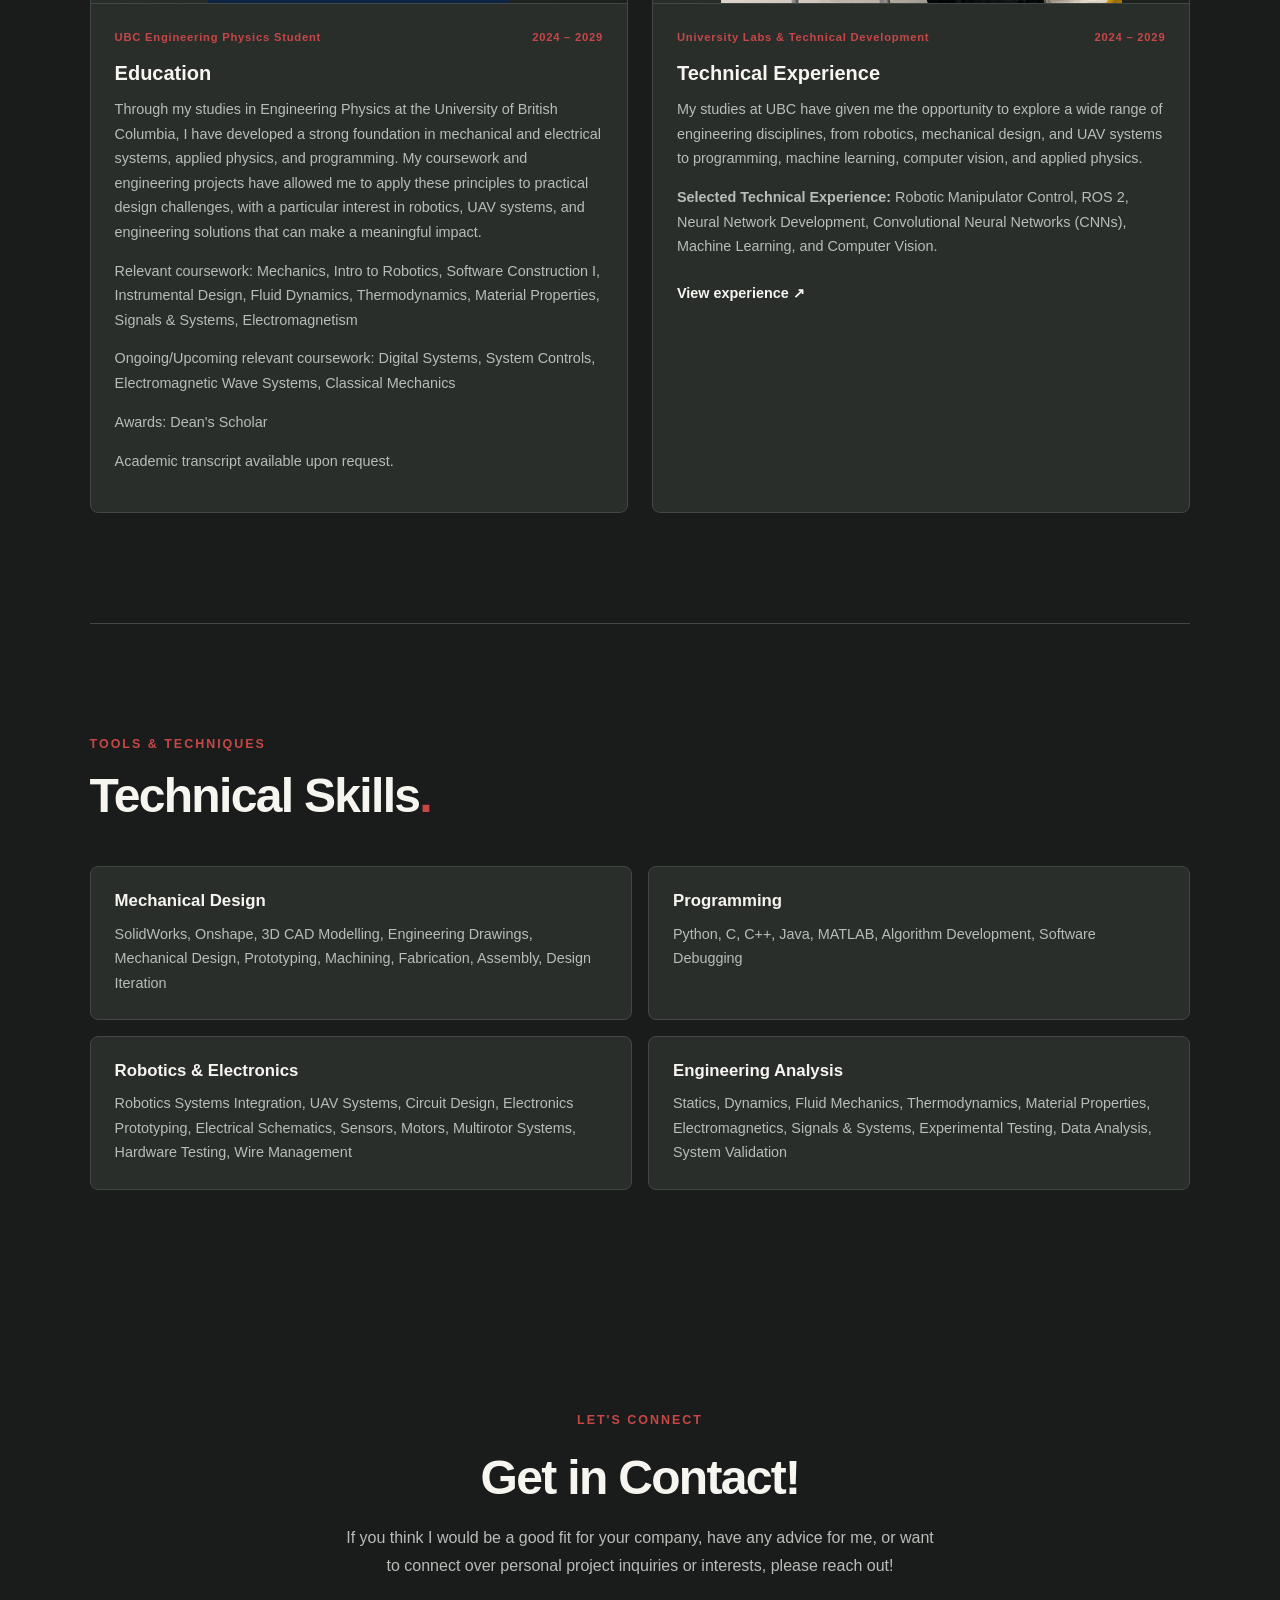
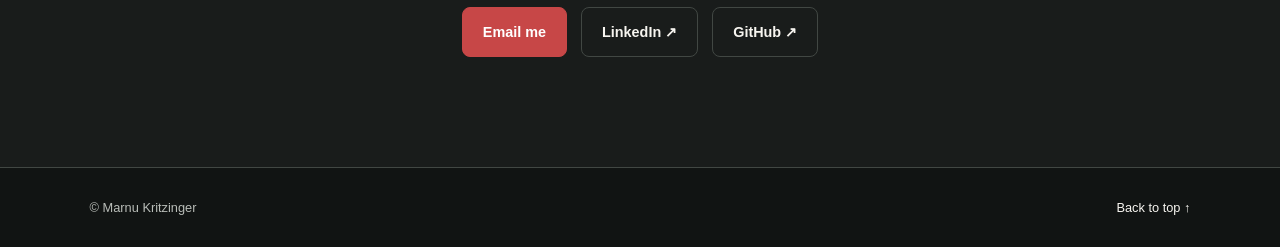
==== commit 4a8cd97d: "Updated UAS page" ====
--- a/index.html
+++ b/index.html
@@ -48,10 +48,11 @@
 
                 <p class="hero-description">
                     I am a 3rd year UBC Engineering Physics Student with a strong interest in 
-                    robotics, UAVs, and electromechanical systems! I am currently looking for
-                    co-op and work opportunities for May2027-Dec2027 where I can use and develop
-                    my skills and interests in these topics further to help achieve my lifelong
-                    goal of leaving a lasting positive impact on the world!
+                    robotics, UAVs, and electromechanical systems! I am currently looking for 
+                    co-op and work opportunities for May–December 2027, where I can apply and 
+                    further develop my skills and interests while contributing to meaningful projects.
+                    Ultimately, I hope to use these experiences to help achieve my lifelong goal of 
+                    leaving a lasting, positive impact on the world!
                 </p>
 
                 <p class="availability">
@@ -70,7 +71,7 @@
 
                 
             <div class="portrait">
-                <img src="Images/Grad-Portrait.jpeg" alt="Portrait of Marnu Kritzinger">
+                <img src="Images/Headshot.png" alt="Portrait of Marnu Kritzinger">
             </div>
 
 
--- a/style.css
+++ b/style.css
@@ -2904,4 +2904,41 @@
     color: var(--text);
     text-align: center;
     font-size: 0.9rem;
+}
+
+
+/* Allow text to flow around the project image */
+.small-project-content .small-project-Images {
+    float: right;
+    width: 42%;
+    margin: 0 0 1.5rem 2rem;
+}
+
+/* Keep the image within its floated container */
+.small-project-content .small-project-Images img {
+    display: block;
+    width: 100%;
+    height: auto;
+}
+
+/* Return to a stacked layout on mobile */
+@media (max-width: 768px) {
+    .small-project-content .small-project-Images {
+        float: none;
+        width: 100%;
+        margin: 0 0 1.5rem;
+    }
+}
+
+.case-study-results-image {
+    max-width: 100%;
+    box-sizing: border-box;
+}
+
+.case-study-results-image img {
+    display: block;
+    max-width: 100%;
+    width: 100%;
+    height: auto;
+    box-sizing: border-box;
 }
